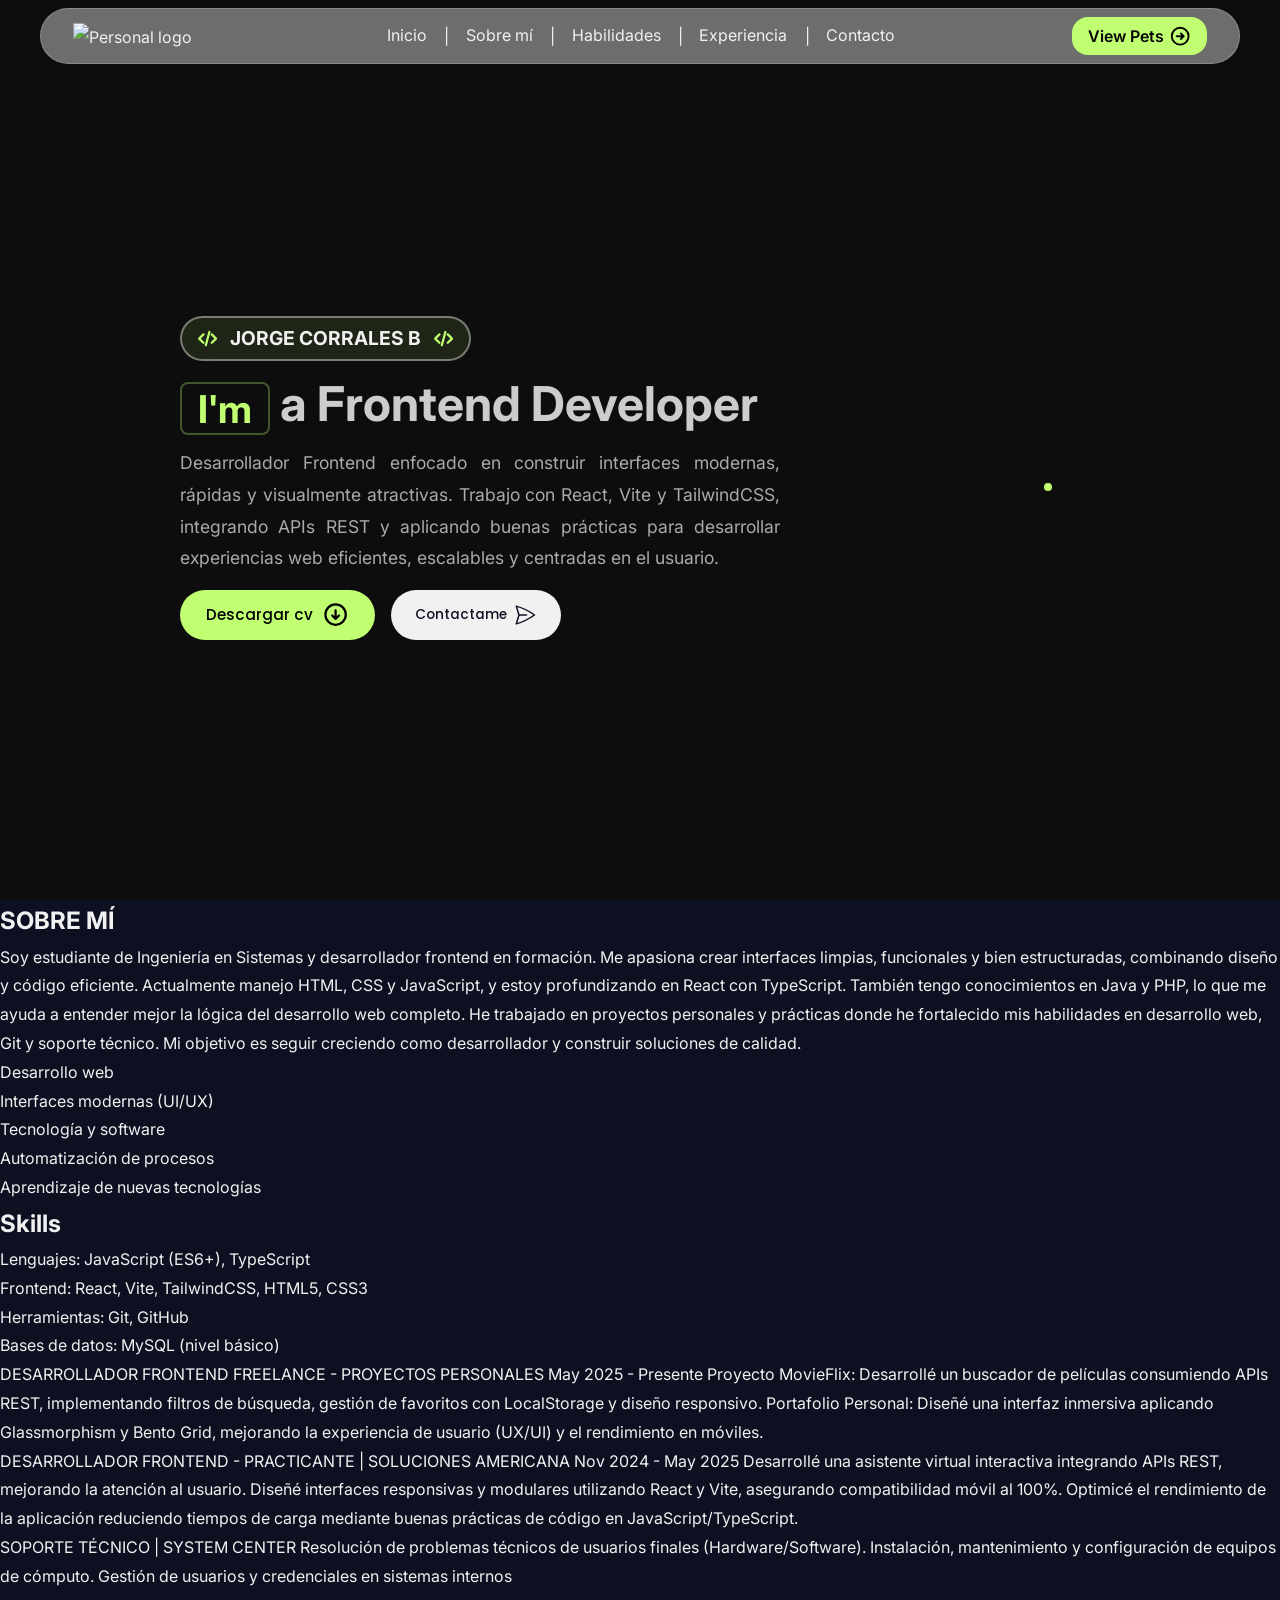
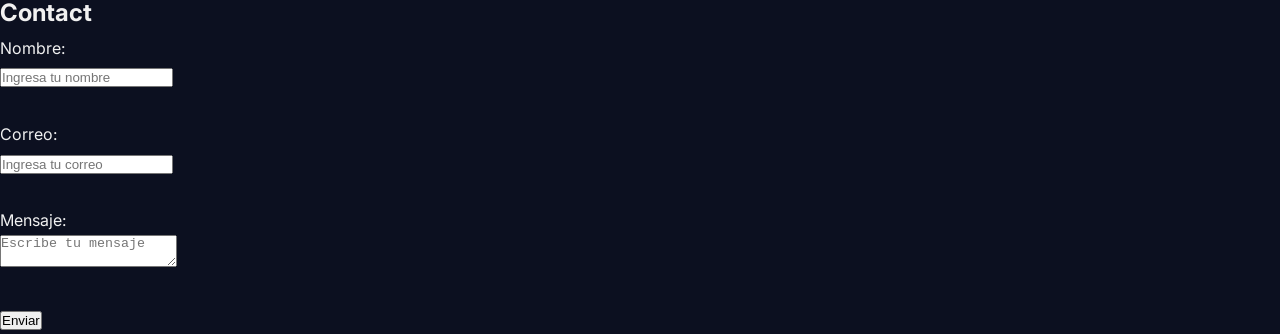
==== index.html @ ec53b489 "background of the tsparticles library and change of color palette with glassmorphism effect" ====
<!doctype html>
<html lang="en">
  <head>
    <meta charset="UTF-8" />
    <meta name="viewport" content="width=device-width, initial-scale=1.0" />
    <link rel="preconnect" href="https://fonts.googleapis.com" />
    <link rel="preconnect" href="https://fonts.gstatic.com" crossorigin />

    <link
      href="https://fonts.googleapis.com/css2?family=Inter:wght@400;500&family=Poppins:wght@600;700&display=swap"
      rel="stylesheet"
    />
    <link rel="stylesheet" href="/src/css/index.css" />
    <link rel="stylesheet" href="/src/css/header.css" />
    <link rel="stylesheet" href="/src/css/hero.css" />
    <link rel="stylesheet" href="/src/css/about.css" />
    <link rel="stylesheet" href="/src/css/skills.css" />
    <link rel="stylesheet" href="src/css/experience.css" />
    <link rel="stylesheet" href="src/css/contact.css" />
    <link
      rel="shortcut icon"
      href="/assets/img/favicon.svg"
      type="image/x-icon"
    />
    <title>Portafolio | Jorgecb</title>
  </head>
  <body>
    <header class="header">
      <div class="header__container">
        <div class="logo">
          <img src="/assets/img/logoJorge.png" alt="Personal logo" />
        </div>
        <nav class="navbar" aria-label="Menú principal">
          <ul class="navbar__list">
            <li class="navbar__item">
              <a class="navbar__link" href="#">Inicio</a>
            </li>
            <li class="navbar__item">
              <a class="navbar__link" href="#">Sobre mí</a>
            </li>
            <li class="navbar__item">
              <a class="navbar__link" href="#">Habilidades </a>
            </li>
            <li class="navbar__item">
              <a class="navbar__link" href="#">Experiencia</a>
            </li>
            <li class="navbar__item">
              <a class="navbar__link" href="#">Contacto</a>
            </li>
          </ul>
        </nav>
        <div class="cta__button">
          <a href="/src/views/mascotas.html"
            >View Pets
            <svg
              xmlns="http://www.w3.org/2000/svg"
              fill="none"
              viewBox="0 0 24 24"
              stroke-width="2"
              stroke="currentColor"
              class="size-6"
            >
              <path
                stroke-linecap="round"
                stroke-linejoin="round"
                d="m12.75 15 3-3m0 0-3-3m3 3h-7.5M21 12a9 9 0 1 1-18 0 9 9 0 0 1 18 0Z"
              />
            </svg>
          </a>
        </div>
      </div>
    </header>
    <main>
      <div class="bg-glows" aria-hidden="true">
        <div id="tsparticles"></div>
      </div>
      <section class="hero__container">
        <article class="hero__info">
          <p class="hero__info__name">
            <svg
              xmlns="http://www.w3.org/2000/svg"
              fill="none"
              viewBox="0 0 24 24"
              stroke-width="2.8"
              stroke="currentColor"
              class="size-6"
            >
              <path
                stroke-linecap="round"
                stroke-linejoin="round"
                d="M17.25 6.75 22.5 12l-5.25 5.25m-10.5 0L1.5 12l5.25-5.25m7.5-3-4.5 16.5"
              />
            </svg>
            JORGE CORRALES B
            <svg
              xmlns="http://www.w3.org/2000/svg"
              fill="none"
              viewBox="0 0 24 24"
              stroke-width="2.8"
              stroke="currentColor"
              class="size-6"
            >
              <path
                stroke-linecap="round"
                stroke-linejoin="round"
                d="M17.25 6.75 22.5 12l-5.25 5.25m-10.5 0L1.5 12l5.25-5.25m7.5-3-4.5 16.5"
              />
            </svg>
          </p>
          <h2><span class="badge-tech">I'm</span> a Frontend Developer</h2>
          <p class="hero__info__description">
            Desarrollador Frontend enfocado en construir interfaces modernas,
            rápidas y visualmente atractivas. Trabajo con React, Vite y
            TailwindCSS, integrando APIs REST y aplicando buenas prácticas para
            desarrollar experiencias web eficientes, escalables y centradas en
            el usuario.
          </p>
          <div class="btn__cta">
            <button class="btn__cta__dowloand">
              Descargar cv
              <svg
                xmlns="http://www.w3.org/2000/svg"
                fill="none"
                viewBox="0 0 24 24"
                stroke-width="2"
                stroke="currentColor"
                class="size-6"
              >
                <path
                  stroke-linecap="round"
                  stroke-linejoin="round"
                  d="m9 12.75 3 3m0 0 3-3m-3 3v-7.5M21 12a9 9 0 1 1-18 0 9 9 0 0 1 18 0Z"
                />
              </svg>
            </button>
            <button class="btn__cta__contact">
              Contactame
              <svg
                xmlns="http://www.w3.org/2000/svg"
                fill="none"
                viewBox="0 0 24 24"
                stroke-width="1.5"
                stroke="currentColor"
                class="size-6"
              >
                <path
                  stroke-linecap="round"
                  stroke-linejoin="round"
                  d="M6 12 3.269 3.125A59.769 59.769 0 0 1 21.485 12 59.768 59.768 0 0 1 3.27 20.875L5.999 12Zm0 0h7.5"
                />
              </svg>
            </button>
          </div>
        </article>
        <article class="hero__img">
          <img src="/assets/img/FotoPerfil.webp" alt="" />
        </article>
      </section>
      <section class="about__container">
        <h2>SOBRE MÍ</h2>
        <article class="about__text">
          <p>
            Soy estudiante de Ingeniería en Sistemas y desarrollador frontend en
            formación. Me apasiona crear interfaces limpias, funcionales y bien
            estructuradas, combinando diseño y código eficiente. Actualmente
            manejo HTML, CSS y JavaScript, y estoy profundizando en React con
            TypeScript. También tengo conocimientos en Java y PHP, lo que me
            ayuda a entender mejor la lógica del desarrollo web completo. He
            trabajado en proyectos personales y prácticas donde he fortalecido
            mis habilidades en desarrollo web, Git y soporte técnico. Mi
            objetivo es seguir creciendo como desarrollador y construir
            soluciones de calidad.
          </p>
        </article>
        <article class="about__main__list">
          <ul class="about__list">
            <li class="about__list__item">Desarrollo web</li>
            <li class="about__list__item">Interfaces modernas (UI/UX)</li>
            <li class="about__list__item">Tecnología y software</li>
            <li class="about__list__item">Automatización de procesos</li>
            <li class="about__list__item">Aprendizaje de nuevas tecnologías</li>
          </ul>
        </article>
      </section>
      <section class="skills__container">
        <article class="skills">
          <h2>Skills</h2>
          <ul>
            <li>Lenguajes: JavaScript (ES6+), TypeScript</li>
            <li>Frontend: React, Vite, TailwindCSS, HTML5, CSS3</li>
            <li>Herramientas: Git, GitHub</li>
            <li>Bases de datos: MySQL (nivel básico)</li>
          </ul>
        </article>
      </section>
      <section class="experience__container">
        DESARROLLADOR FRONTEND FREELANCE - PROYECTOS PERSONALES May 2025 -
        Presente Proyecto MovieFlix: Desarrollé un buscador de películas
        consumiendo APIs REST, implementando filtros de búsqueda, gestión de
        favoritos con LocalStorage y diseño responsivo. Portafolio Personal:
        Diseñé una interfaz inmersiva aplicando Glassmorphism y Bento Grid,
        mejorando la experiencia de usuario (UX/UI) y el rendimiento en móviles.
        <br />
        DESARROLLADOR FRONTEND - PRACTICANTE | SOLUCIONES AMERICANA Nov 2024 -
        May 2025 Desarrollé una asistente virtual interactiva integrando APIs
        REST, mejorando la atención al usuario. Diseñé interfaces responsivas y
        modulares utilizando React y Vite, asegurando compatibilidad móvil al
        100%. Optimicé el rendimiento de la aplicación reduciendo tiempos de
        carga mediante buenas prácticas de código en JavaScript/TypeScript.
        <br />
        SOPORTE TÉCNICO | SYSTEM CENTER Resolución de problemas técnicos de
        usuarios finales (Hardware/Software). Instalación, mantenimiento y
        configuración de equipos de cómputo. Gestión de usuarios y credenciales
        en sistemas internos
      </section>
      <section class="contact__container">
        <h2>Contact</h2>
        <form action="#" method="post">
          <label for="nombre">Nombre:</label><br />
          <input
            type="text"
            id="nombre"
            name="nombre"
            placeholder="Ingresa tu nombre"
            required
          /><br /><br />

          <label for="correo">Correo:</label><br />
          <input
            type="email"
            id="correo"
            name="correo"
            placeholder="Ingresa tu correo"
            required
          /><br /><br />

          <label for="mensaje">Mensaje:</label><br />
          <textarea
            id="mensaje"
            name="mensaje"
            placeholder="Escribe tu mensaje"
            required
          ></textarea
          ><br /><br />
          <button type="submit">Enviar</button>
        </form>
      </section>
    </main>

    <script src="https://cdn.jsdelivr.net/npm/tsparticles@2/tsparticles.bundle.min.js"></script>
    <script>
      tsParticles.load("tsparticles", {
        background: {
          color: "#0d0d0d",
        },
        particles: {
          number: {
            value: 50,
          },
          color: {
            value: "#c1ff72",
          },
          links: {
            enable: true,
            color: "#c1ff72",
            distance: 250,
            opacity: 0.3,
          },
          move: {
            enable: true,
            speed: 1,
          },
          size: {
            value: 3,
          },
          opacity: {
            value: 0.4,
          },
        },
        interactivity: {
          events: {
            onHover: {
              enable: true,
              mode: "repulse",
            },
          },
        },
      });
    </script>
  </body>
</html>
---- src/css/index.css ----
:root {
  --color-primary: #f1f1f1;
  --color-secondary: #c1ff72;
  --color-terceary: #040404;
  --color-background: #0c1020;
  --color-glow-melocoton: #ffd8b1;
  --color-glow-morados: #e2cfff;

  --font-primary: "Inter", sans-serif;
  --font-heading: "Poppins", sans-serif;
}

* {
  margin: 0;
  padding: 0;
  box-sizing: border-box;
}
body {
  color: var(--color-primary);
  font-family: var(--font-primary);
  line-height: 1.8;
  background-color: var(--color-background);
  min-height: 100vh;
  overflow-x: hidden;
  position: relative;
}
#tsparticles {
  position: fixed;
  top: 0;
  left: 0;
  width: 100%;
  height: 100%;
  z-index: -1;
  background: #0d0d0d; /* tu fondo oscuro */
}
---- src/css/header.css ----
.header {
  padding: 0.5rem 0;
  position: sticky;
  z-index: 100;
  top: 0;
  left: 0;
}
.header__container {
  display: flex;
  justify-content: space-between;
  align-items: center;
  max-width: 1200px;
  margin: 0 auto;
  padding: 0.5rem 1rem;
  background: rgba(255, 255, 255, 0.4);
  backdrop-filter: blur(20px);
  -webkit-backdrop-filter: blur(20px);
  border: 1px solid rgba(255, 255, 255, 0.2);
  border-radius: 50px;
  padding: 0.5rem 2rem;
}

.logo img {
  width: 9rem;
  height: 1.6rem;
  display: flex;
  align-items: center;
}
.navbar__list {
  display: flex;
  list-style: none;
  gap: 0.8rem;
  padding: 0 0.5rem;
}

.navbar__list li {
  position: relative;
  padding-right: 10px;
}

.navbar__list li:not(:last-child)::before {
  content: "|";
  position: absolute;
  right: -6px;
  color: var(--color-primary);
}

.navbar__item {
  padding: 0.2rem;
}

.navbar__link {
  padding: 0.4rem;
  text-decoration: none;
  color: var(--color-primary);
  transition: 0.4s;
}
.navbar__link:hover {
  background: var(--color-primary);
  color: var(--color-secondary);
  border-radius: 0.5rem;
}
.cta__button a {
  display: inline-flex;
  align-items: center;
  gap: 0.3rem;
  background: var(--color-secondary);
  color: var(--color-terceary);
  text-decoration: none;
  padding: 0.3rem 1rem;
  border-radius: 1rem;
  font-size: 1rem;
  font-weight: 600;
  transition: 0.3s;
}

.cta__button svg {
  width: 1.4rem;
  height: 1.4rem;
  transition: 0.3s;
}

.cta__button:hover svg {
  transform: translateX(4px);
}
---- src/css/hero.css ----
.hero__container {
  display: flex;
  justify-content: space-around;
  align-items: center;
  max-width: 1200px;
  margin: 0 auto;
  padding: 0 4rem 0 0;
  min-height: calc(100vh - 73px);
}
.bg-glows {
  position: absolute;
  top: 0;
  left: 0;
  width: 100%;
  height: 100%;
  z-index: -1;
  pointer-events: none;
}

.glow {
  position: absolute;
  border-radius: 50%;
  filter: blur(100px);
  opacity: 0.9;
}

.hero__info {
  padding: 0.5rem 1rem;
}
.hero__info h2 {
  font-size: 3rem;
  color: #ccc;
}

.hero__info__name {
  display: inline-flex;
  align-items: center;
  gap: 0.8rem;
  font-size: 1.2rem;
  font-weight: bold;
  padding: 0.2rem 1rem;
  background: rgba(193, 255, 114, 0.1);
  backdrop-filter: blur(20px);
  -webkit-backdrop-filter: blur(20px);
  border: 2px solid rgba(255, 255, 255, 0.4);
  border-radius: 50px;
}
.hero__info__name svg {
  width: 1.2rem;
  height: 1.2rem;
  color: var(--color-secondary);
}
.title__green {
  color: var(--color-secondary);
  font-weight: bold;
}
.badge-tech {
  color: var(--color-secondary);
  padding: 0.1rem 1rem;
  border-radius: 0.5rem;
  display: inline-block;
  border: 2px solid rgba(193, 255, 114, 0.3);
  vertical-align: middle;
  line-height: 1.2;
  font-size: 2.4rem;
}
.hero__info__description {
  width: 600px;
  text-align: justify;
  font-size: 1.1rem;
  line-height: 1.8;
  color: #aaa;
}
.btn__cta {
  display: flex;
  padding: 1rem 0;
  gap: 1rem;
}
.btn__cta__dowloand {
  display: inline-flex;
  align-items: center;
  justify-content: center;
  gap: 0.6rem;
  padding: 0.7rem 1.6rem;
  background: var(--color-secondary);
  border: none;
  border-radius: 50px;
  font-size: 0.95rem;
  font-family: var(--font-heading);
  font-weight: 500;
  cursor: pointer;
}
.btn__cta__dowloand svg {
  width: 1.7rem;
  height: 1.7rem;
  transition: 0.3s;
  animation: mover 1s infinite alternate ease-in-out;
}
@keyframes mover {
  from {
    transform: translateY(0);
  }
  to {
    transform: translateY(4px);
  }
}

.elemento {
  animation: mover 1s infinite;
}

.btn__cta__contact {
  display: inline-flex;
  align-items: center;
  gap: 0.4rem;
  padding: 0.6rem 1.5rem;
  background: var(--color-primary);
  border: none;
  color: var(--color-background);
  border-radius: 50px;
  font-size: 0.85rem;
  font-weight: 500;
  font-family: var(--font-heading);
}

.btn__cta__contact svg {
  width: 1.5rem;
  height: 1.5rem;
  transition: transform 0.3s ease;
}
.btn__cta__contact:hover svg {
  transform: translateX(4px);
}

.btn__cta__contact .material-symbols-outlined {
  color: var(--color-secondary);
}

.hero__img img {
  width: 320px;
  border-radius: 50%;

  /* CAMBIO AQUÍ: Usamos color-mix para dar transparencia a la variable */
  border: 4px solid var(--color-secondary);
}
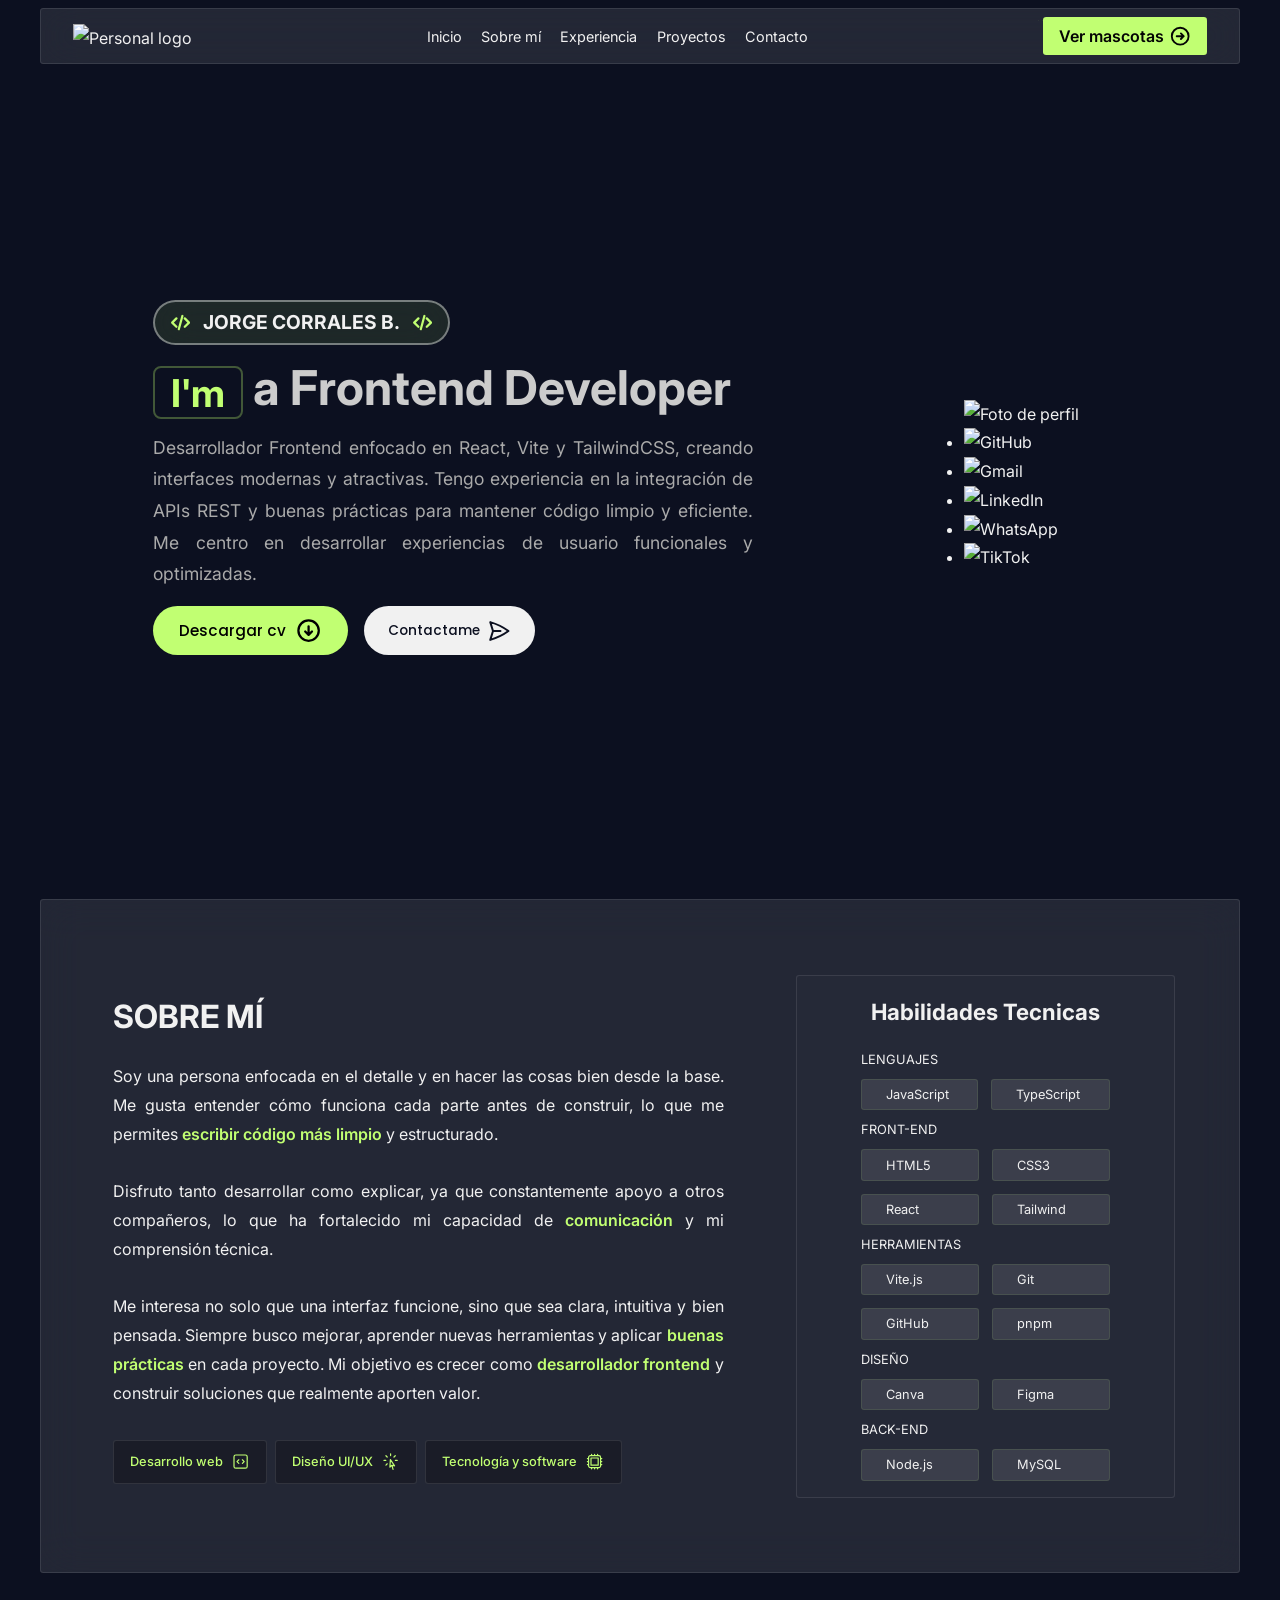
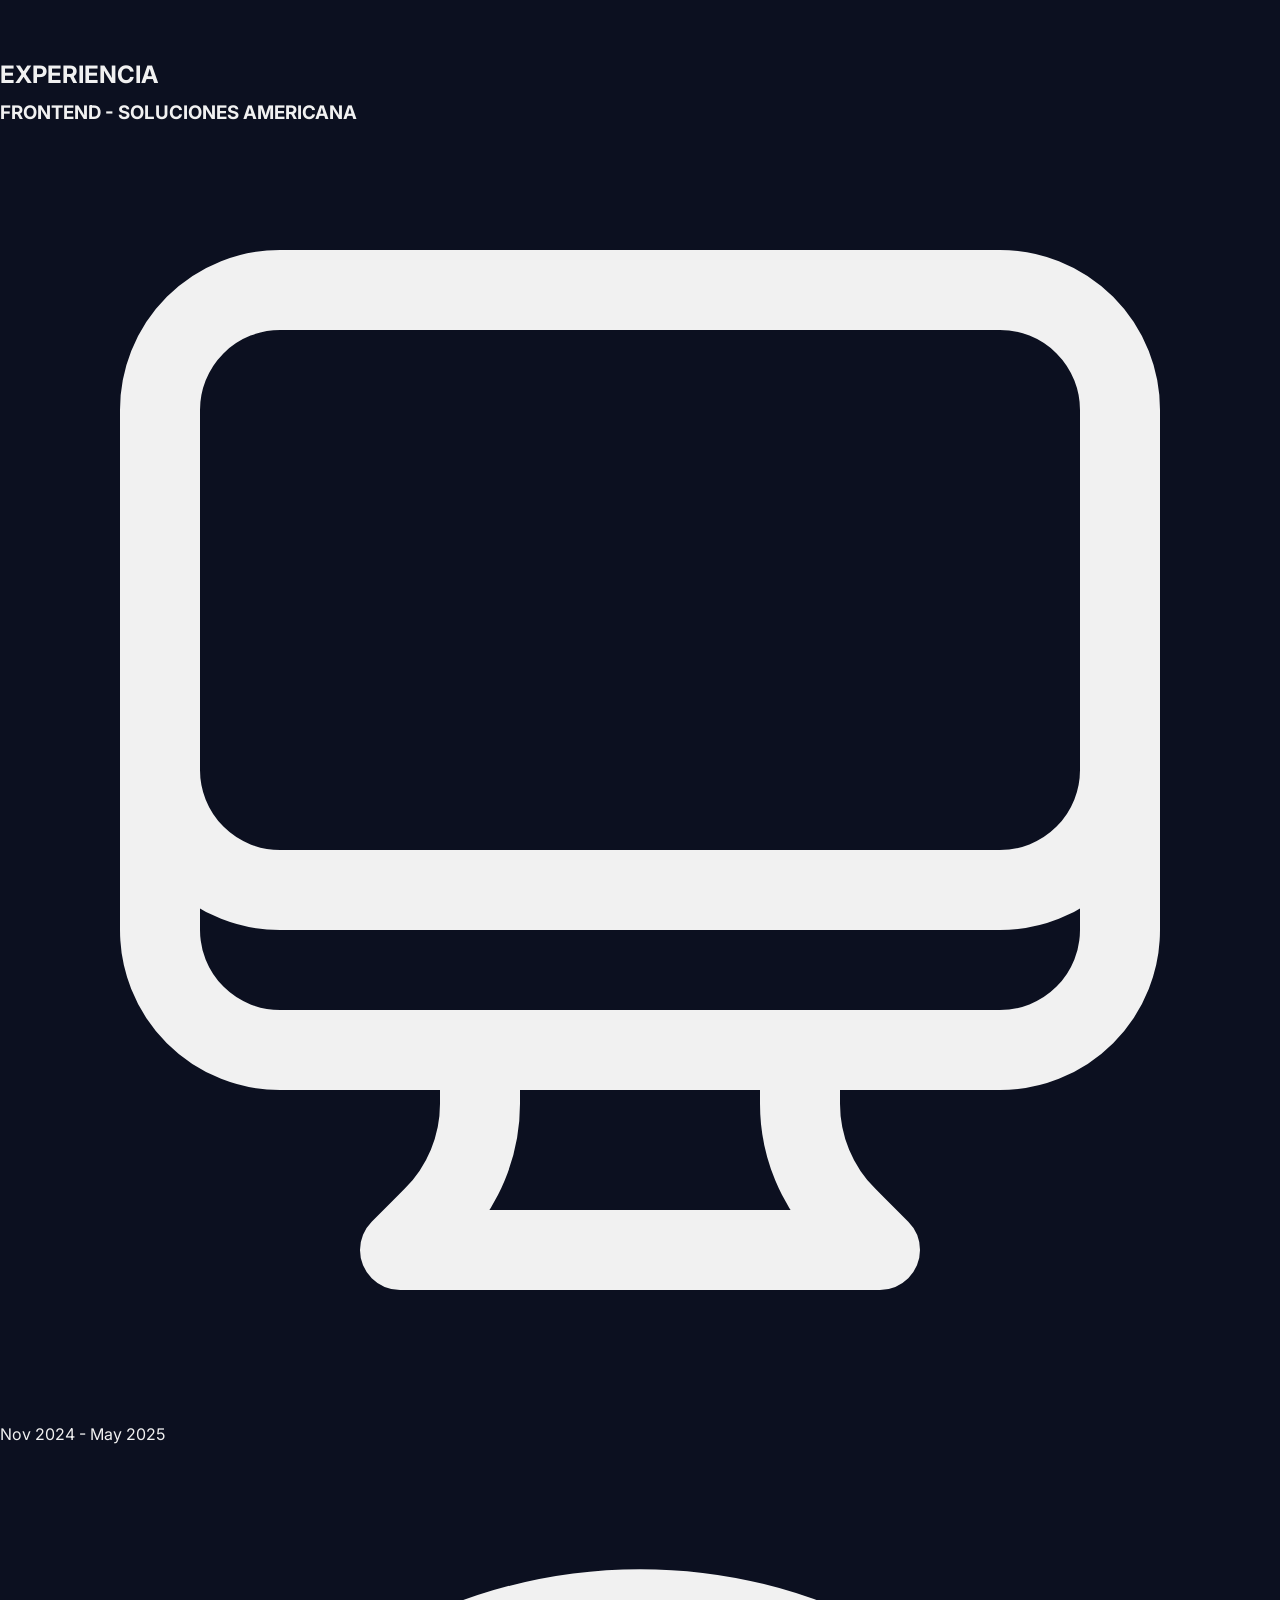
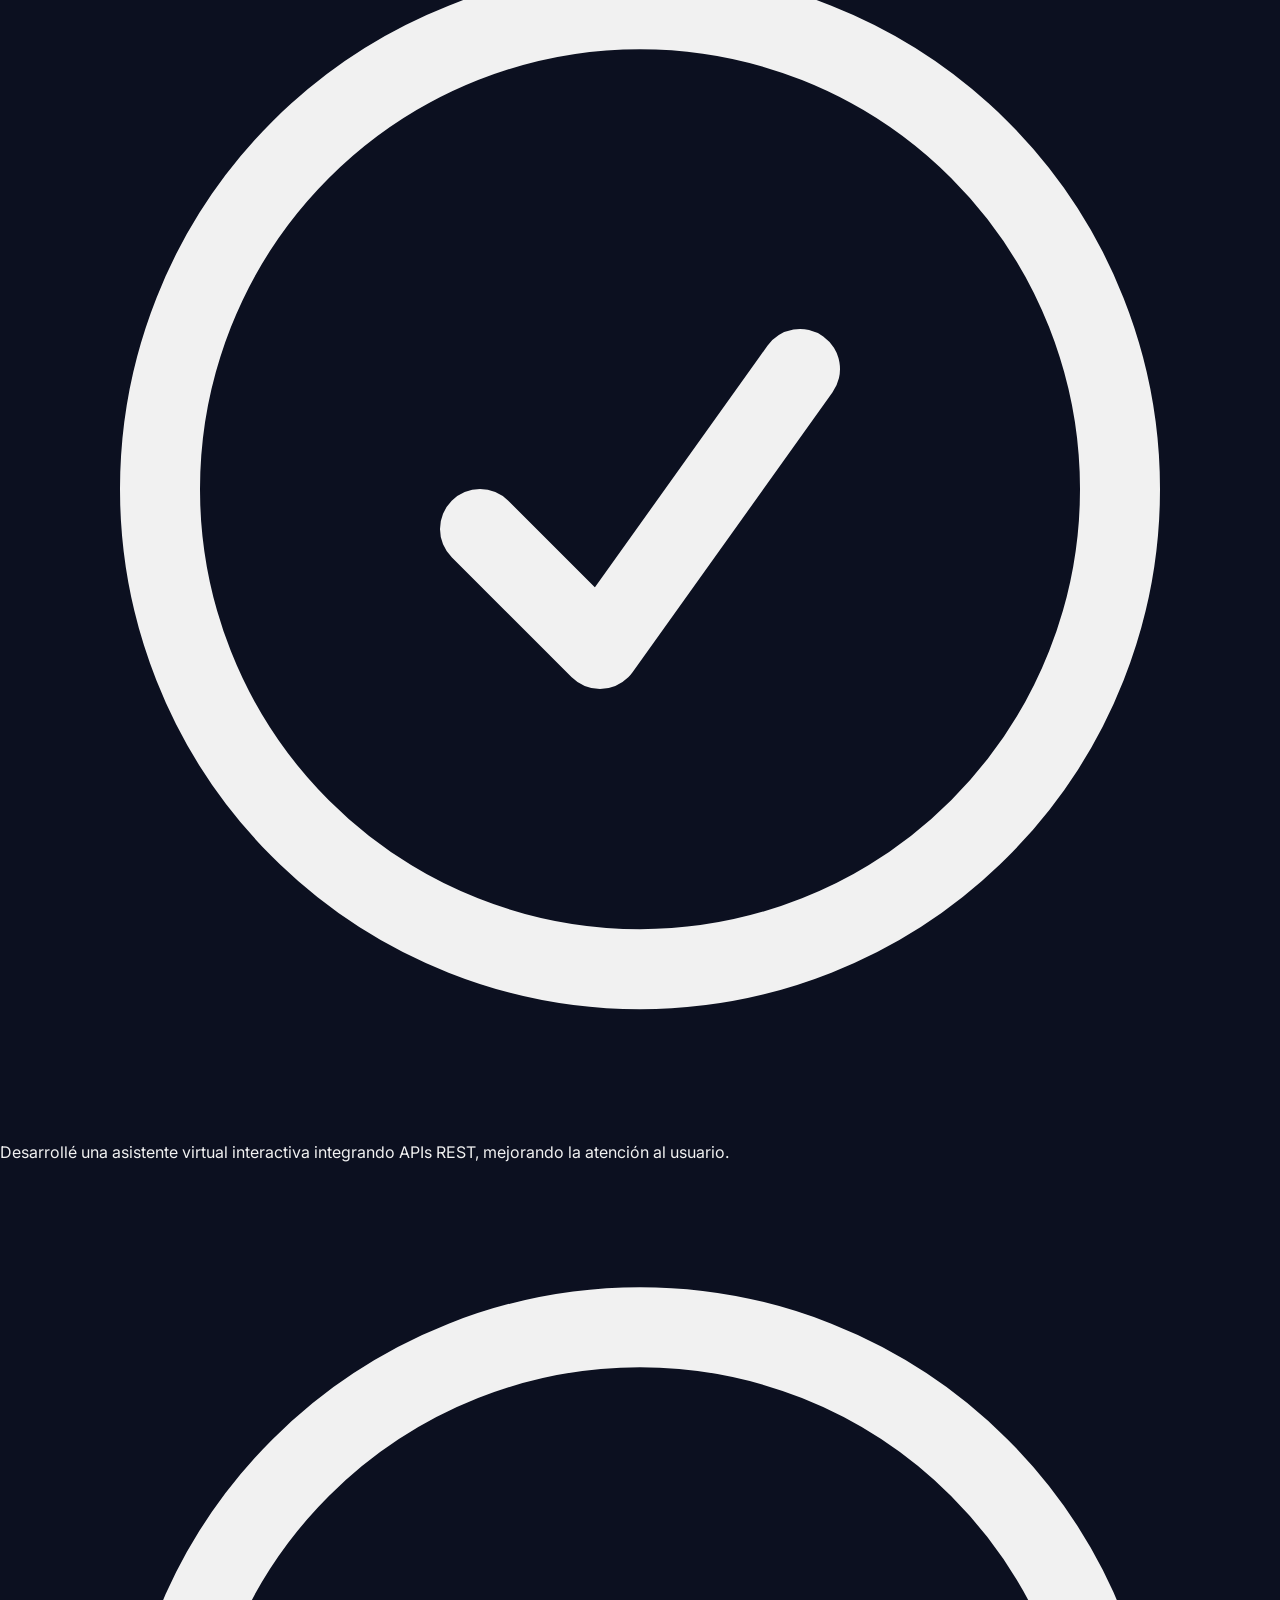
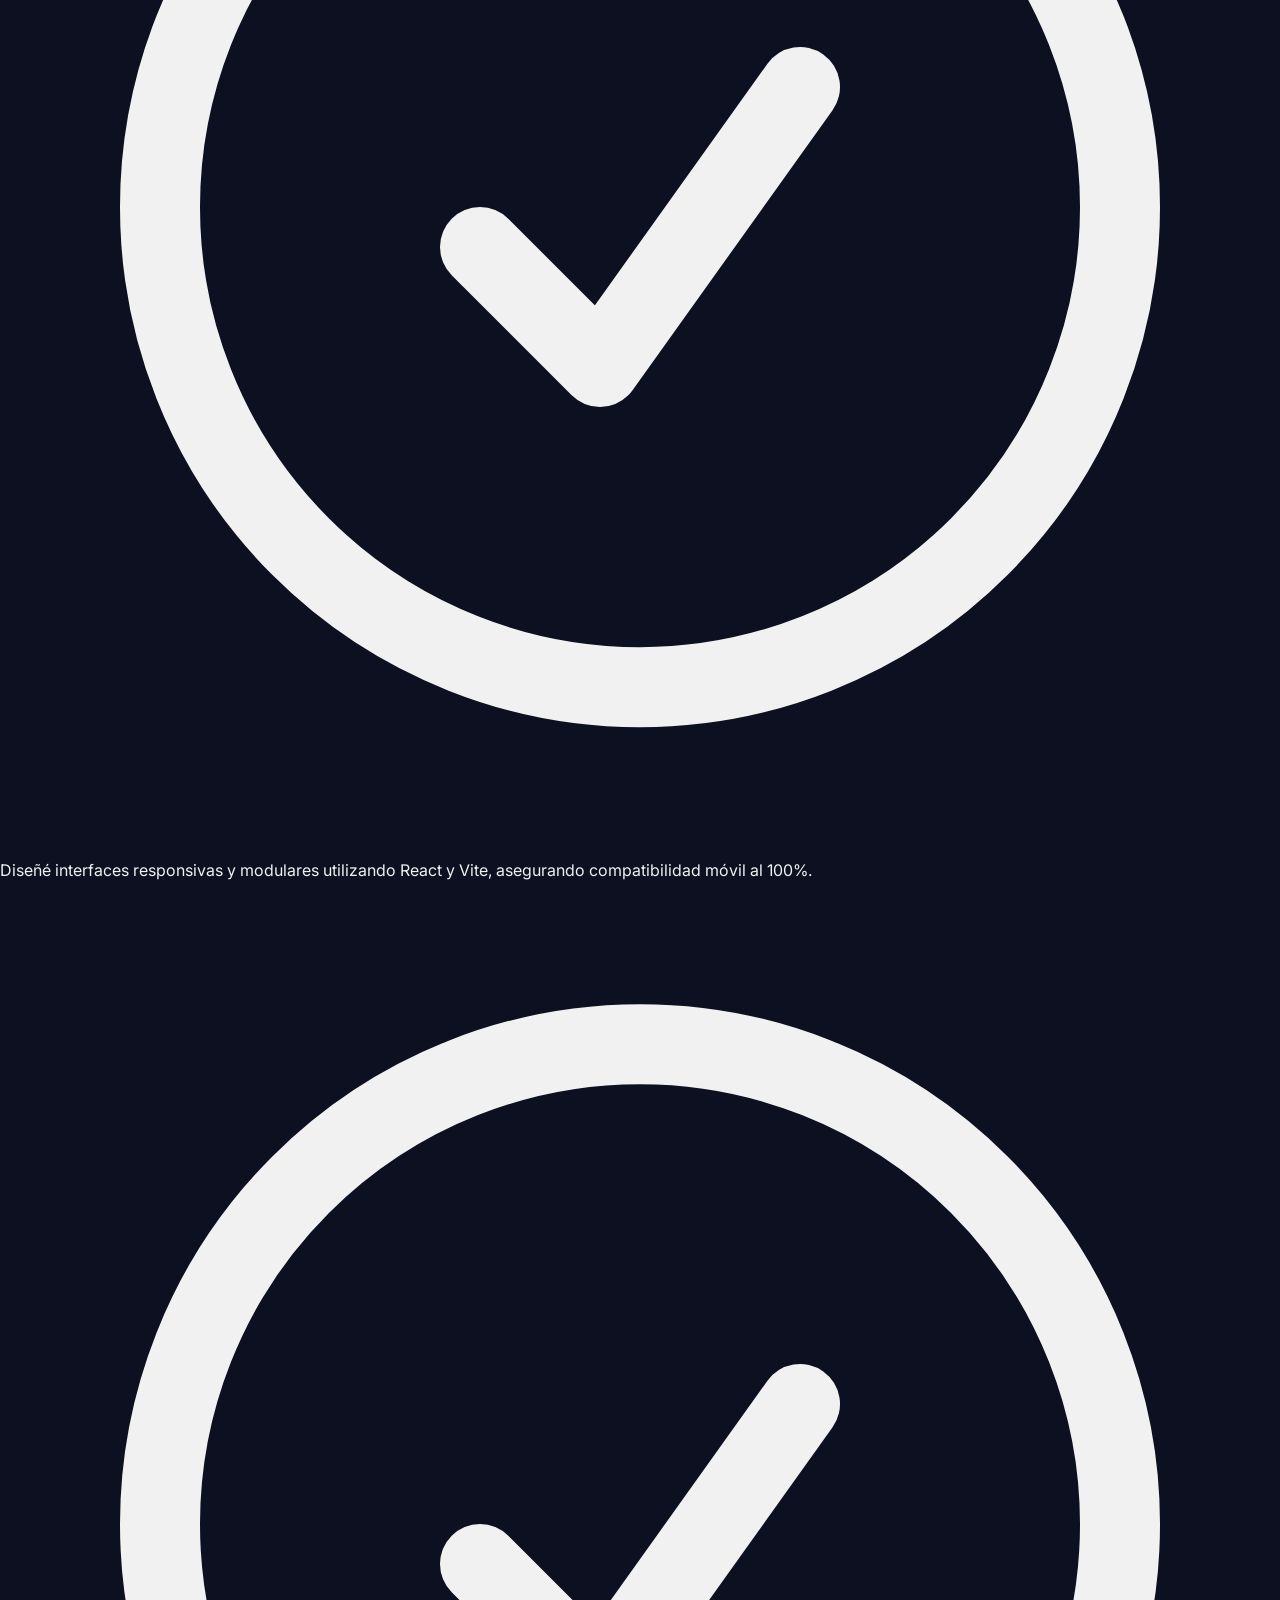
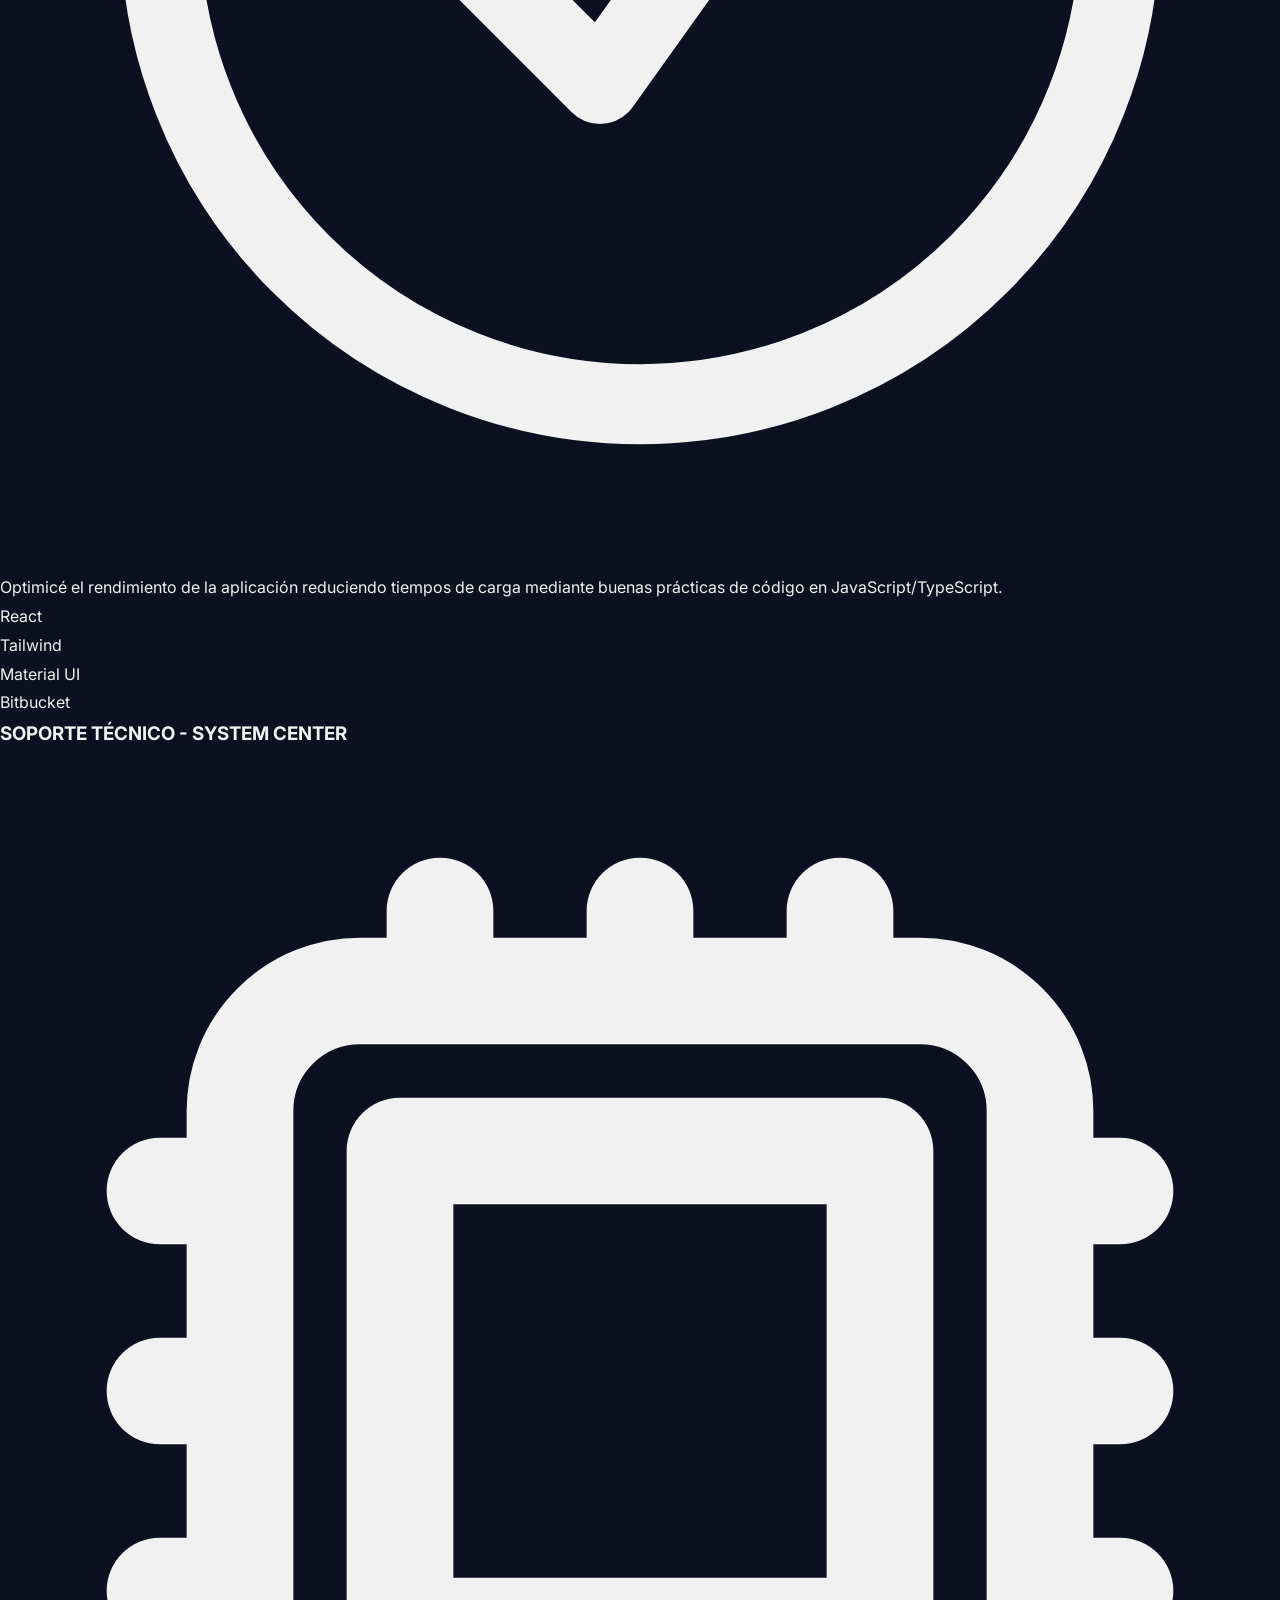
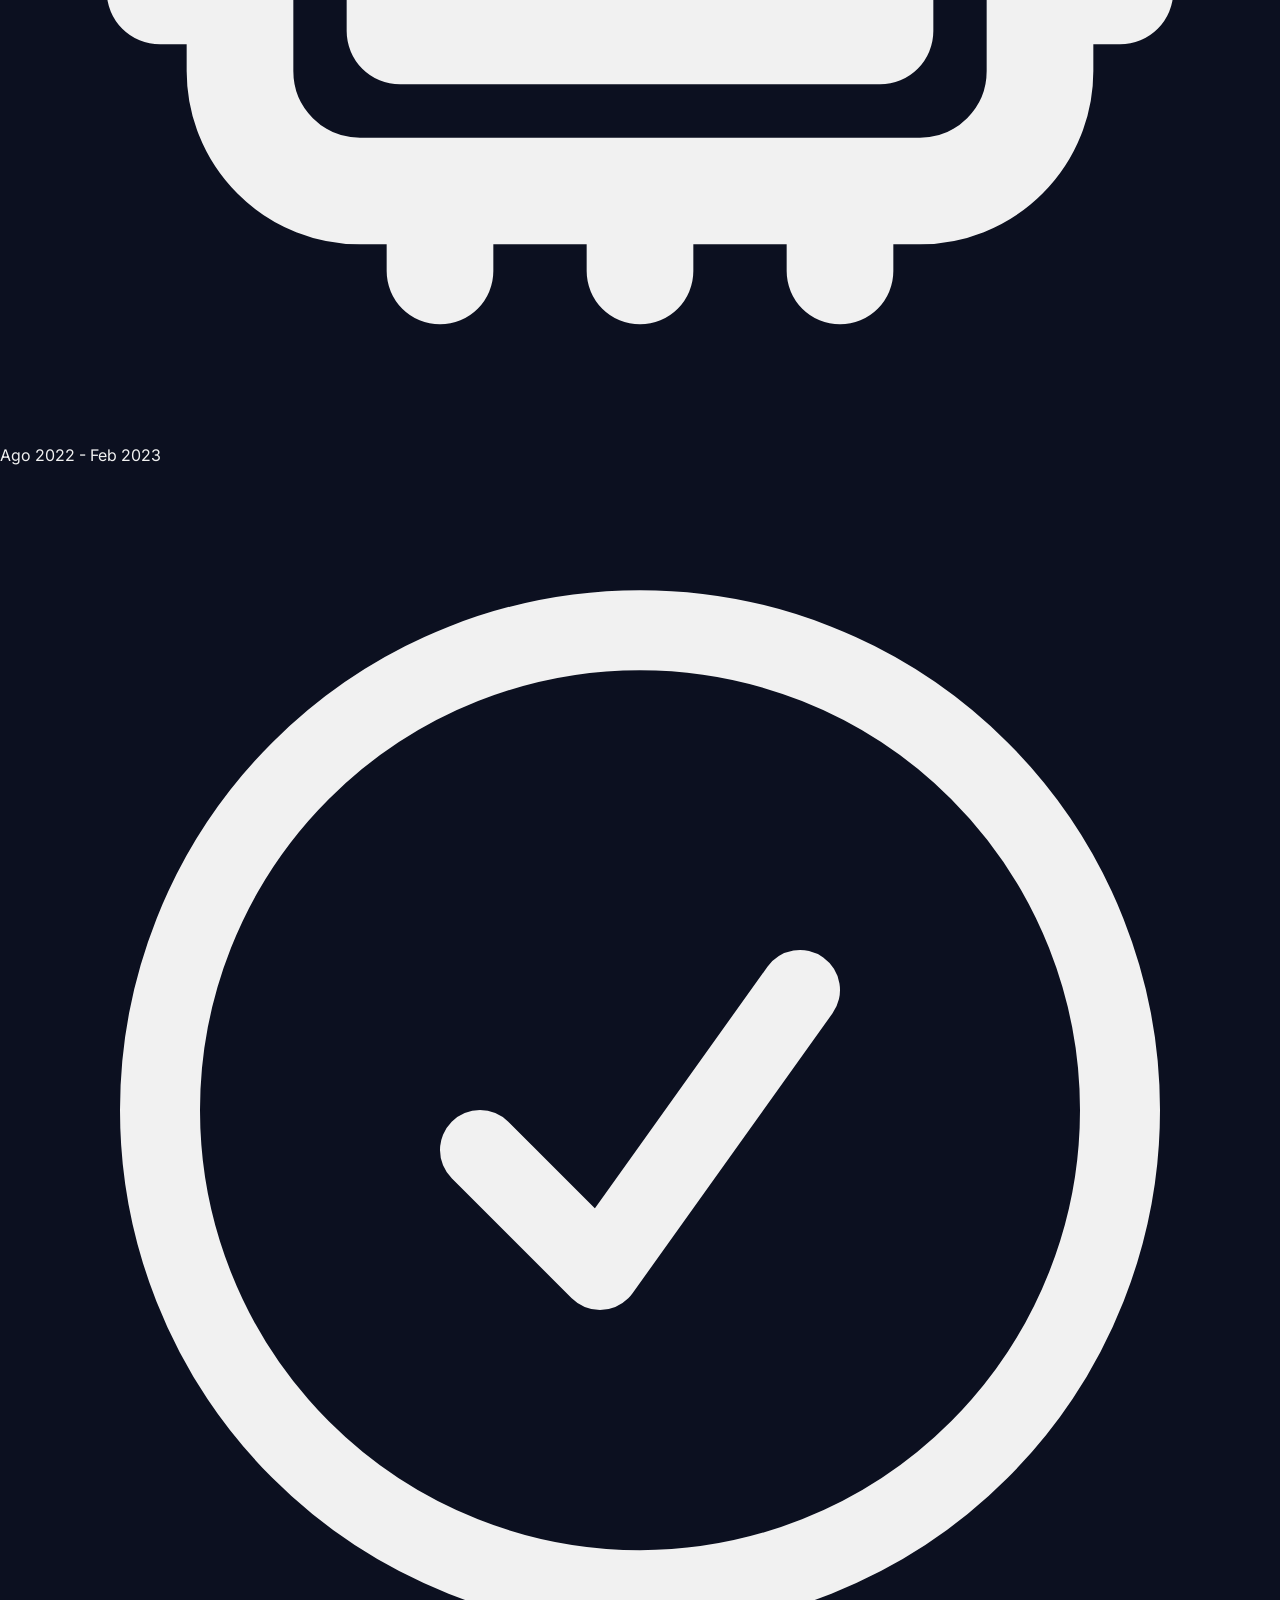
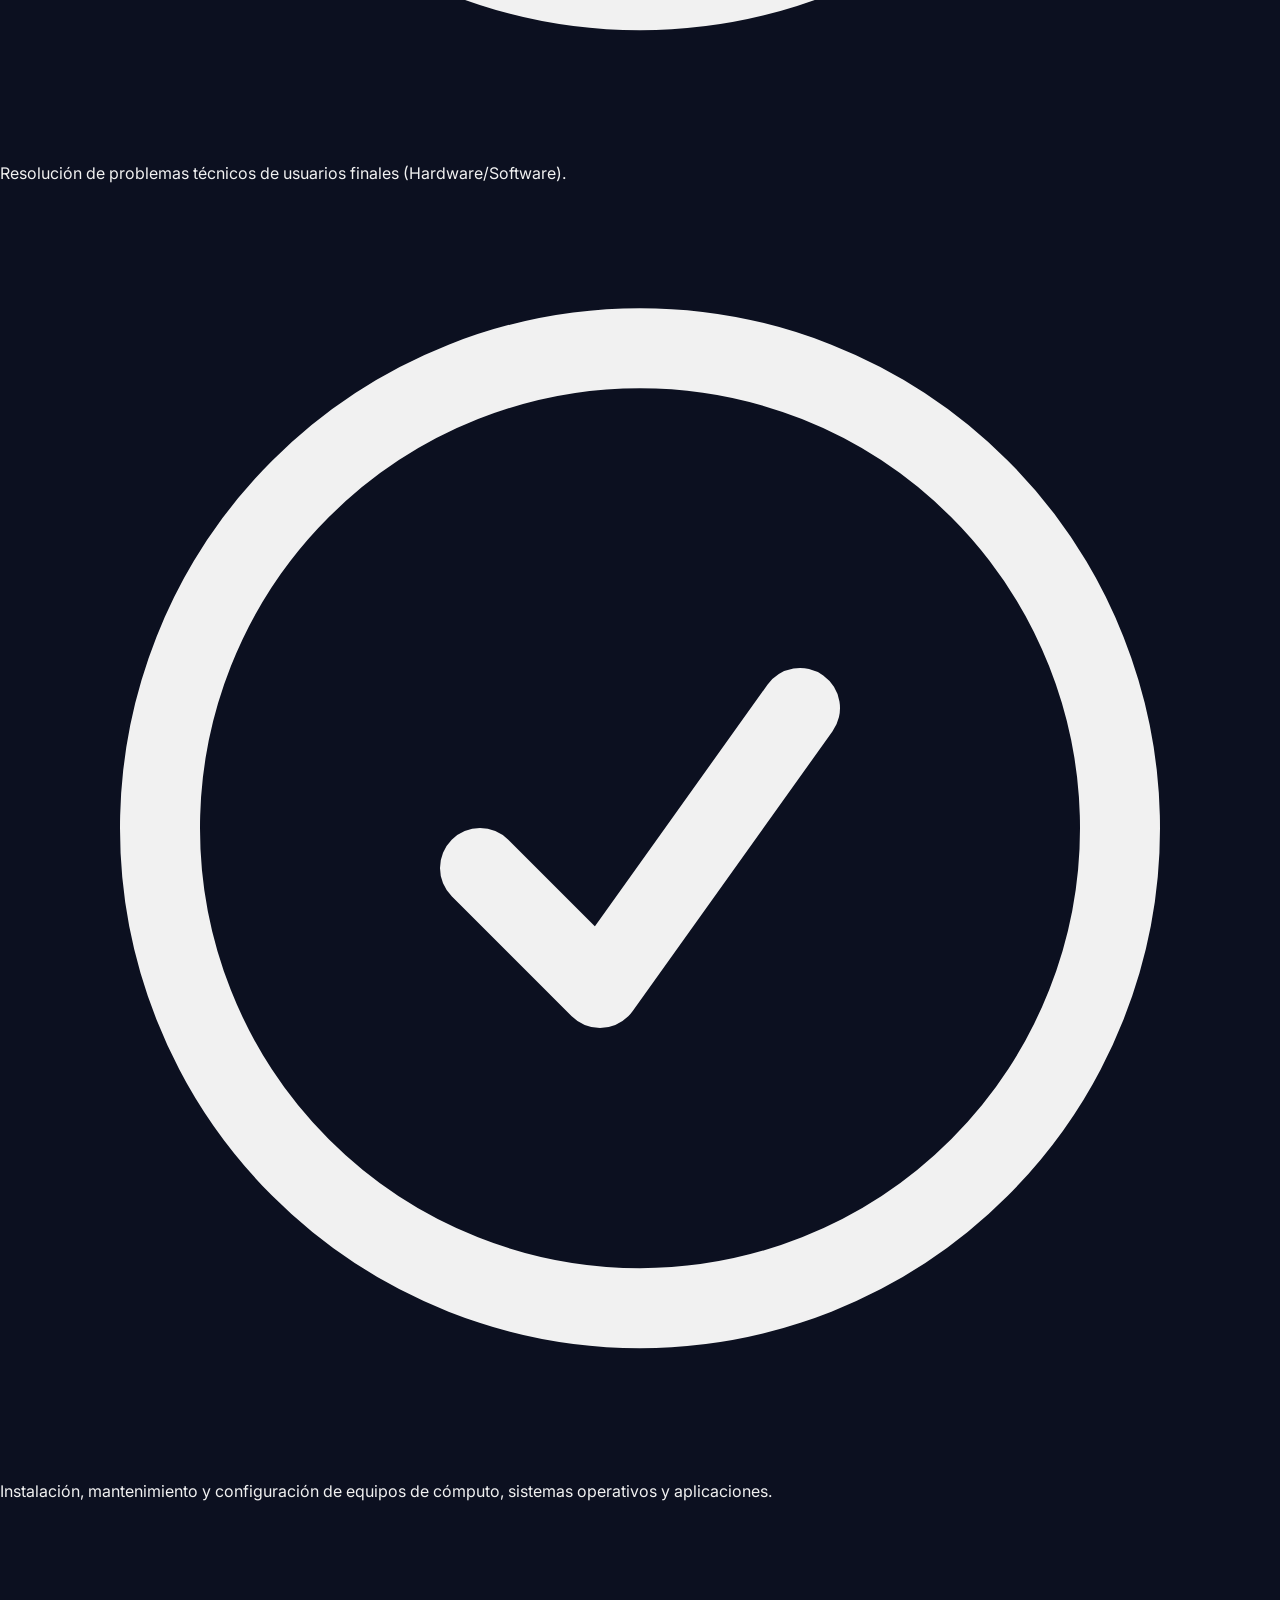
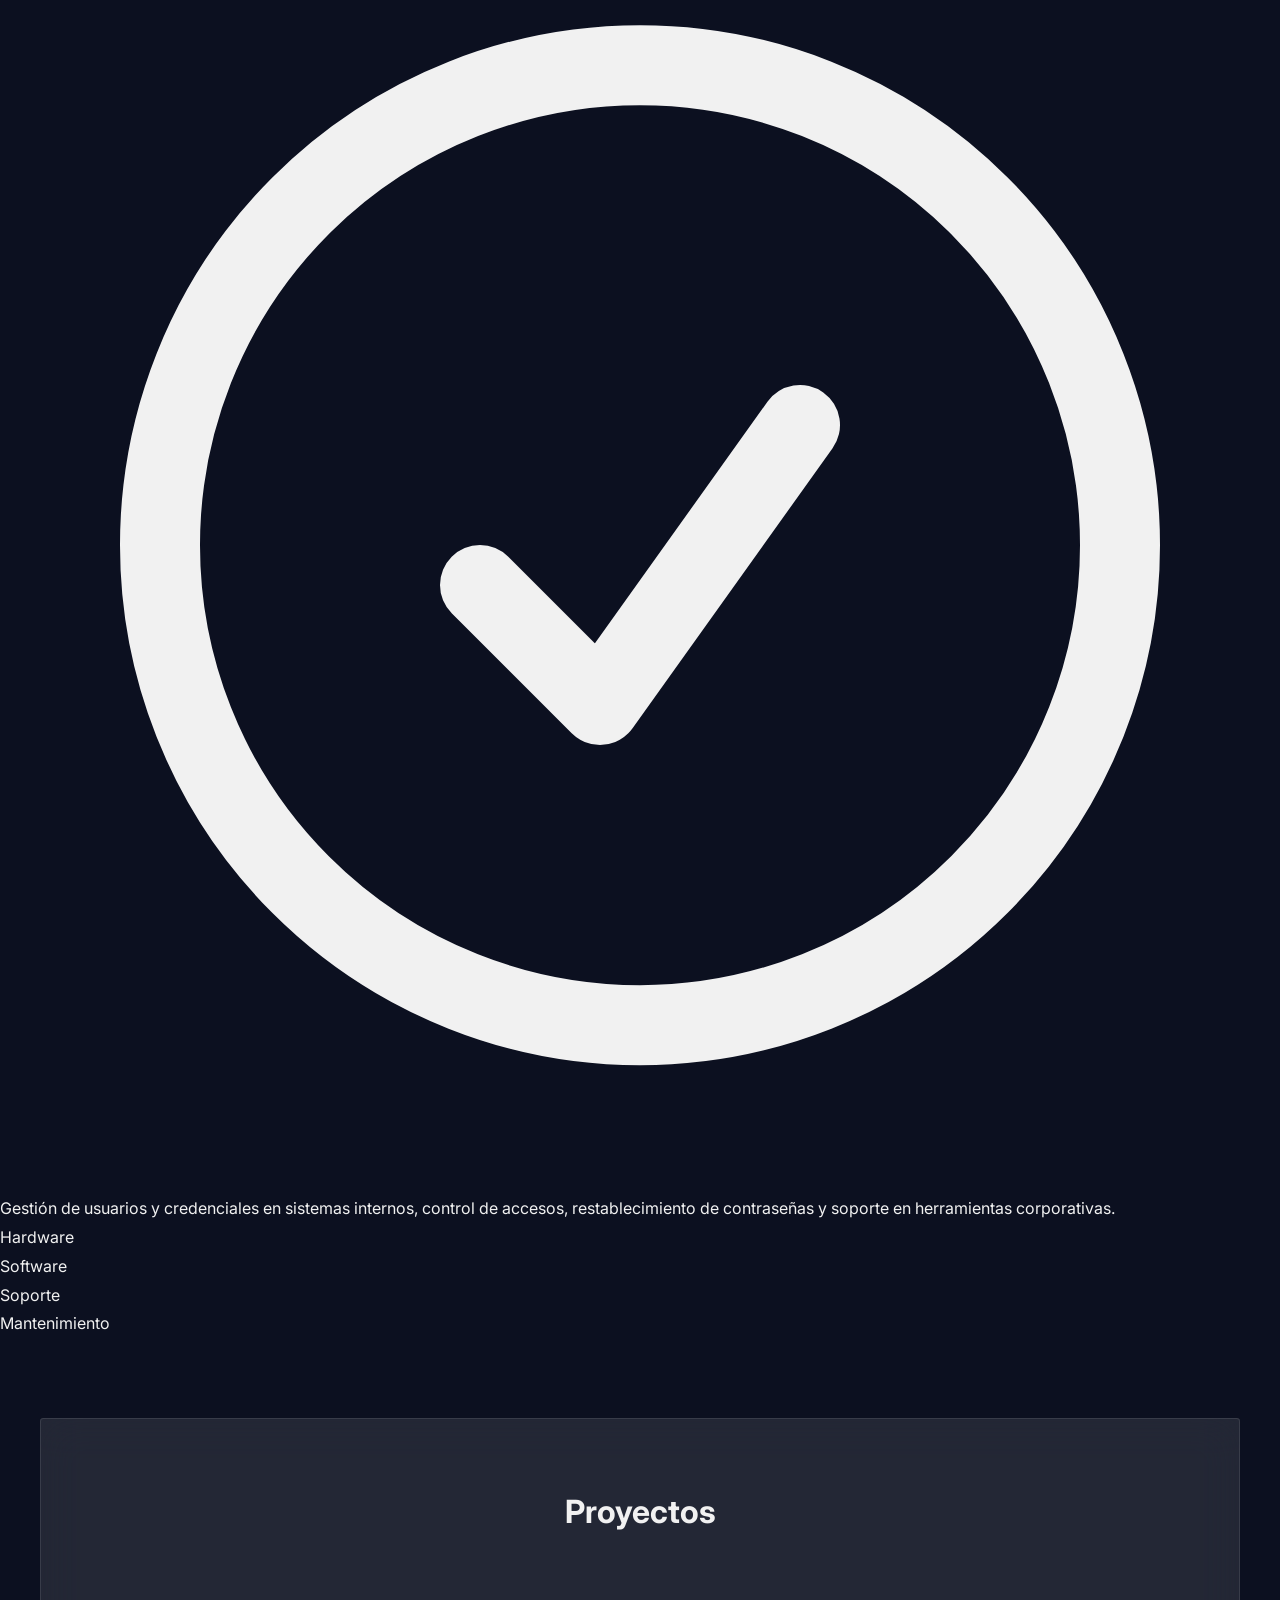
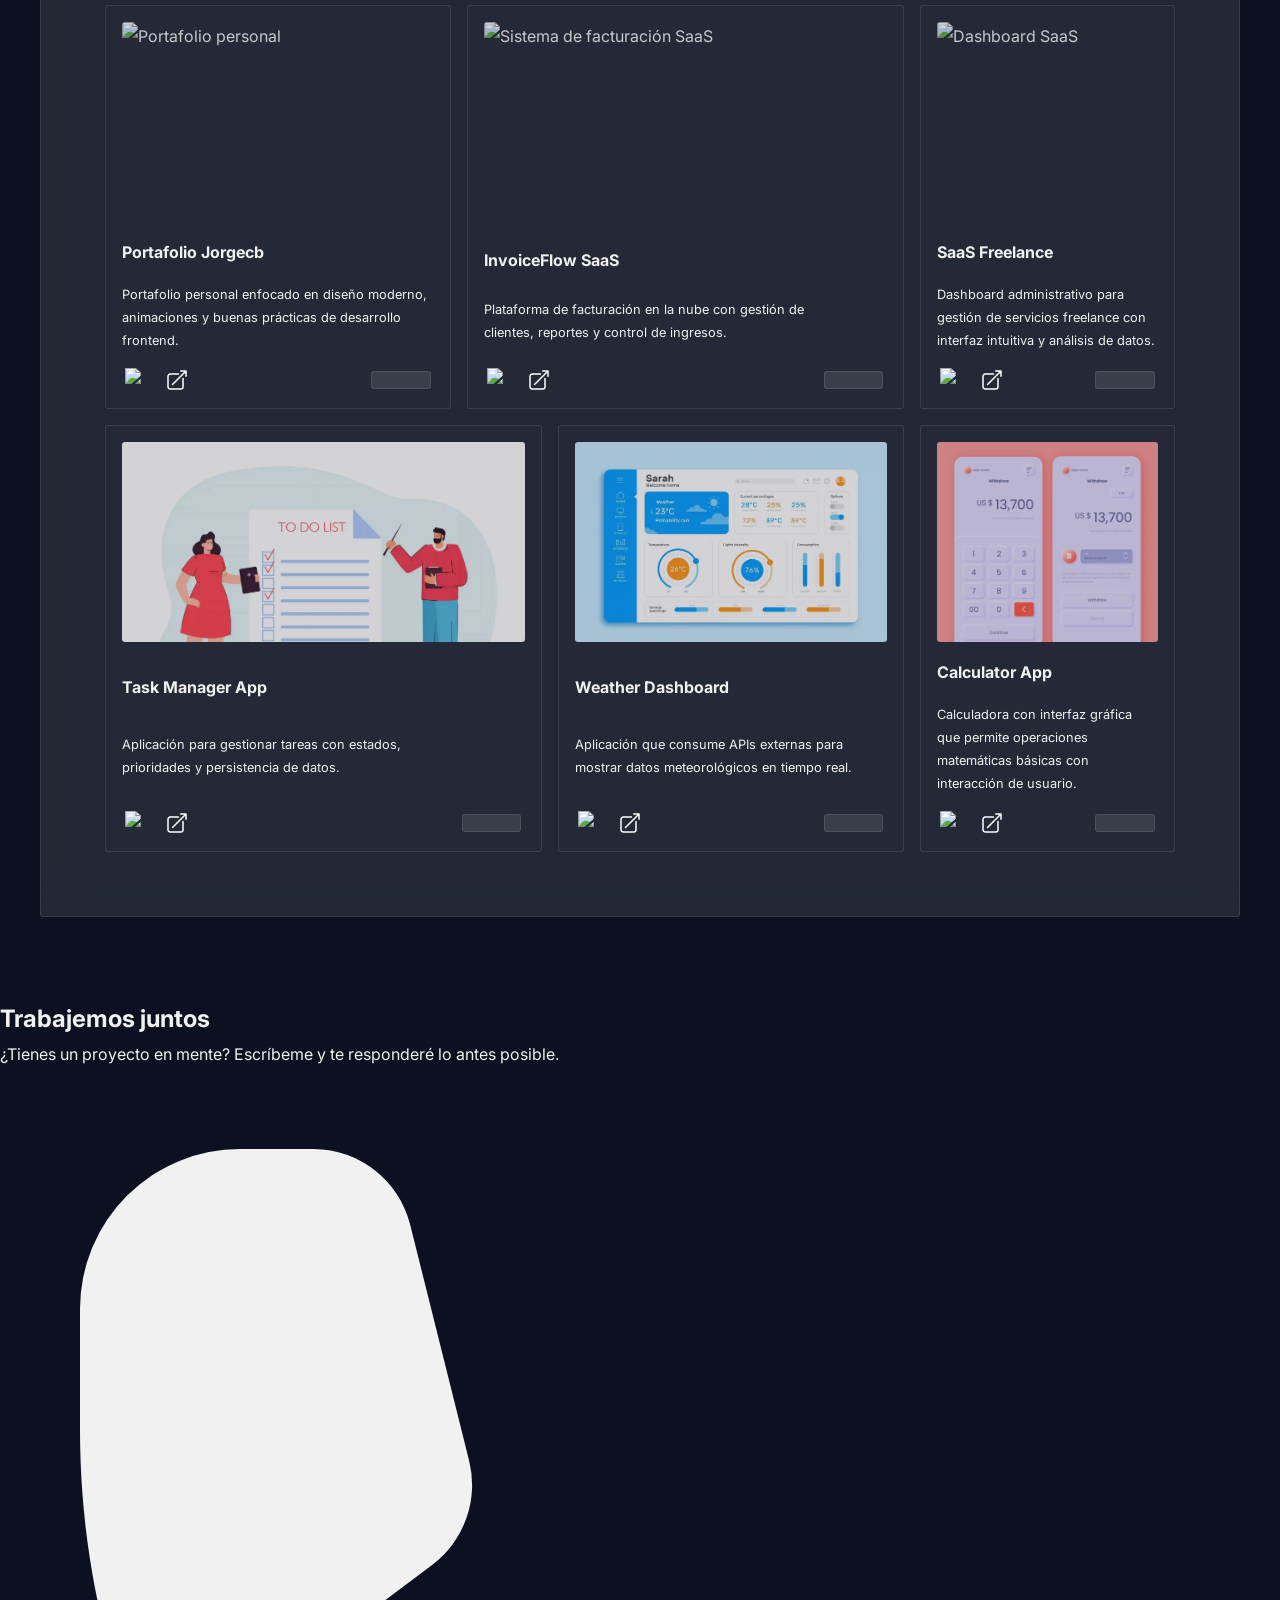
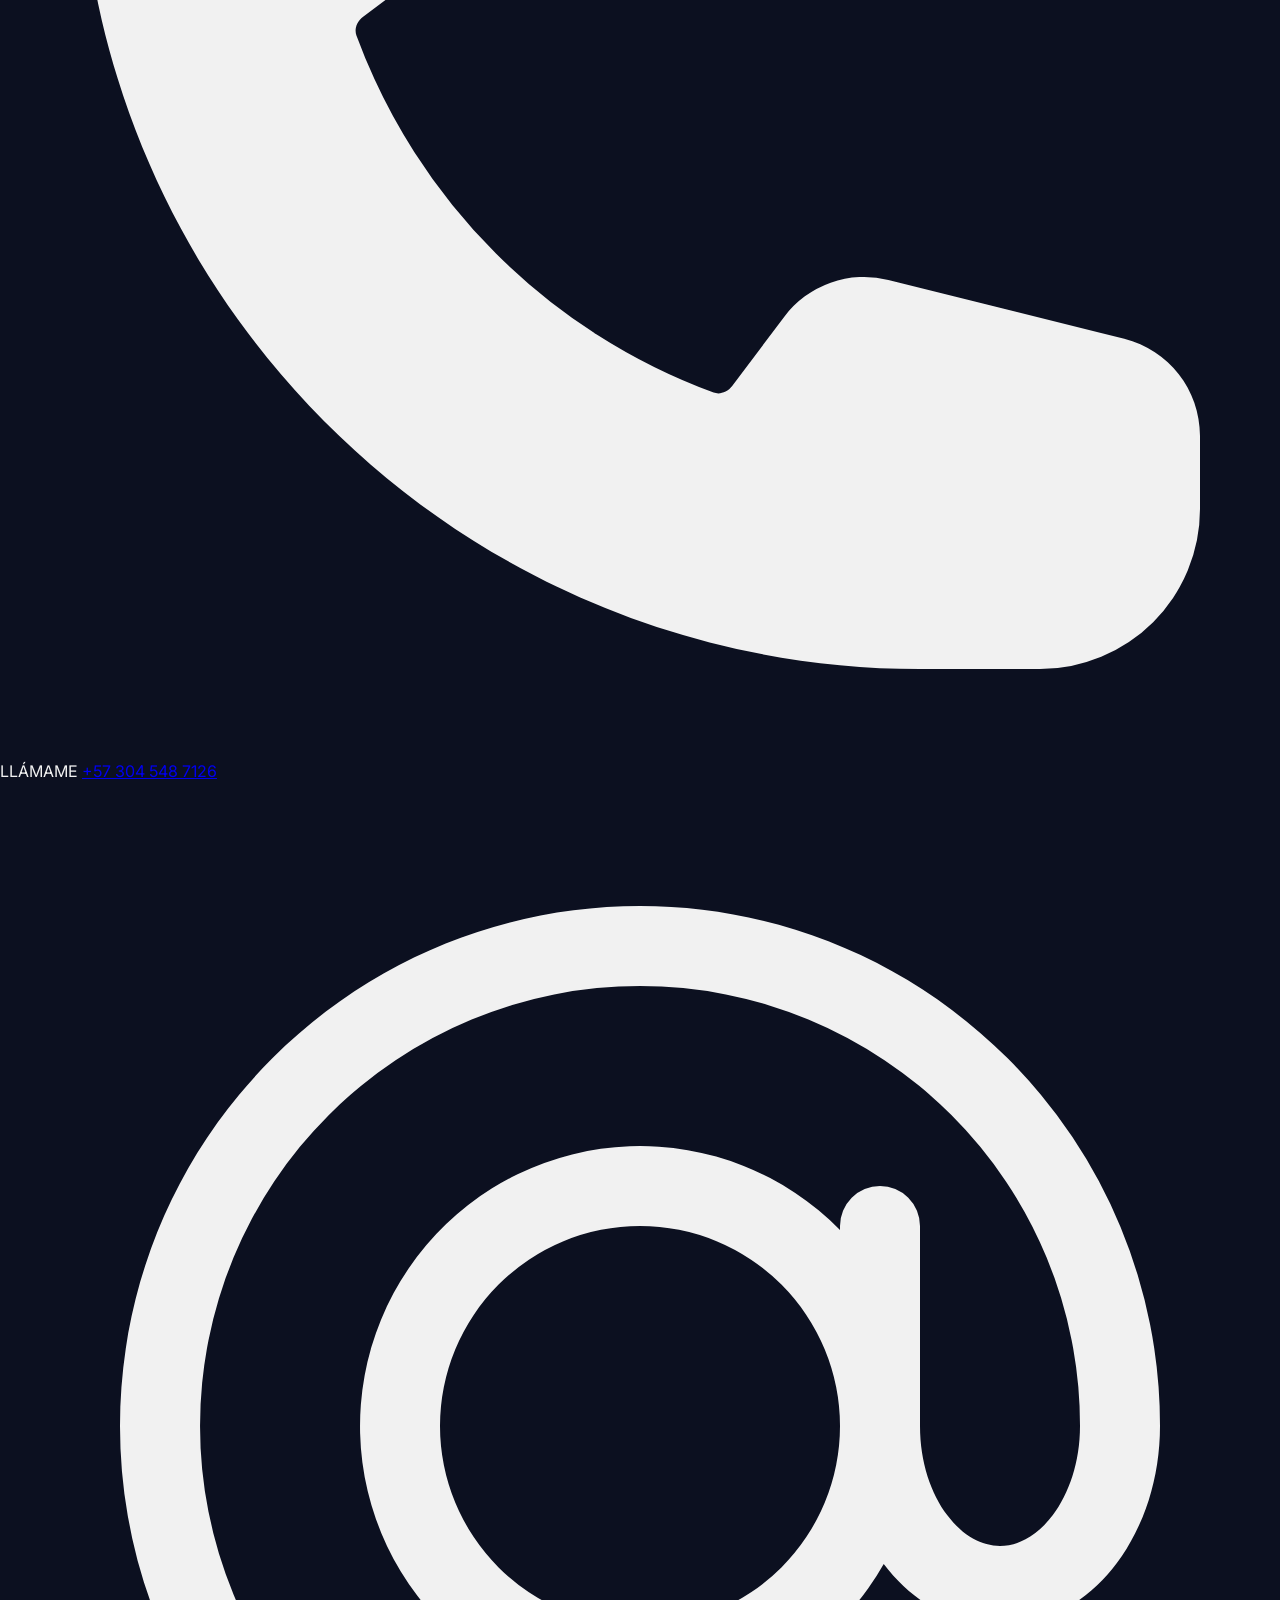
==== commit dac74b2f: "Create the pet section, applying grid and flex" ====
--- a/index.html
+++ b/index.html
@@ -3,32 +3,42 @@
   <head>
     <meta charset="UTF-8" />
     <meta name="viewport" content="width=device-width, initial-scale=1.0" />
+    <!-- FUENTES -->
     <link rel="preconnect" href="https://fonts.googleapis.com" />
     <link rel="preconnect" href="https://fonts.gstatic.com" crossorigin />
-
     <link
       href="https://fonts.googleapis.com/css2?family=Inter:wght@400;500&family=Poppins:wght@600;700&display=swap"
       rel="stylesheet"
     />
+    <link
+      rel="stylesheet"
+      type="text/css"
+      href="https://cdn.jsdelivr.net/gh/devicons/devicon@latest/devicon.min.css"
+    />
+    <!-- ARCHIVOS DE ESTILOS -->
     <link rel="stylesheet" href="/src/css/index.css" />
     <link rel="stylesheet" href="/src/css/header.css" />
     <link rel="stylesheet" href="/src/css/hero.css" />
     <link rel="stylesheet" href="/src/css/about.css" />
     <link rel="stylesheet" href="/src/css/skills.css" />
-    <link rel="stylesheet" href="src/css/experience.css" />
-    <link rel="stylesheet" href="src/css/contact.css" />
+    <link rel="stylesheet" href="/src/css/experience.css" />
+    <link rel="stylesheet" href="/src/css/contact.css" />
+    <link rel="stylesheet" href="/src/css/projects.css" />
+    <link rel="stylesheet" href="/src/css/footer.css" />
+    <!-- ICONOS -->
     <link
       rel="shortcut icon"
-      href="/assets/img/favicon.svg"
+      href="/public/icons/favicon.svg"
       type="image/x-icon"
     />
     <title>Portafolio | Jorgecb</title>
   </head>
   <body>
+    <!-- SECCION HEADER -->
     <header class="header">
       <div class="header__container">
         <div class="logo">
-          <img src="/assets/img/logoJorge.png" alt="Personal logo" />
+          <img src="/public/icons/logoJorge.png" alt="Personal logo" />
         </div>
         <nav class="navbar" aria-label="Menú principal">
           <ul class="navbar__list">
@@ -39,10 +49,10 @@
               <a class="navbar__link" href="#">Sobre mí</a>
             </li>
             <li class="navbar__item">
-              <a class="navbar__link" href="#">Habilidades </a>
+              <a class="navbar__link" href="#">Experiencia</a>
             </li>
             <li class="navbar__item">
-              <a class="navbar__link" href="#">Experiencia</a>
+              <a class="navbar__link" href="#">Proyectos</a>
             </li>
             <li class="navbar__item">
               <a class="navbar__link" href="#">Contacto</a>
@@ -51,7 +61,7 @@
         </nav>
         <div class="cta__button">
           <a href="/src/views/mascotas.html"
-            >View Pets
+            >Ver mascotas
             <svg
               xmlns="http://www.w3.org/2000/svg"
               fill="none"
@@ -70,10 +80,16 @@
         </div>
       </div>
     </header>
+
+    <!-- SECCION PRINCIPAL -->
     <main>
+      <!-- FONDO CON EFECTO DE PARTICULAS -->
       <div class="bg-glows" aria-hidden="true">
         <div id="tsparticles"></div>
       </div>
+      <!-- -------------- -->
+
+      <!-- SECCION HERO -->
       <section class="hero__container">
         <article class="hero__info">
           <p class="hero__info__name">
@@ -91,7 +107,7 @@
                 d="M17.25 6.75 22.5 12l-5.25 5.25m-10.5 0L1.5 12l5.25-5.25m7.5-3-4.5 16.5"
               />
             </svg>
-            JORGE CORRALES B
+            JORGE CORRALES B.
             <svg
               xmlns="http://www.w3.org/2000/svg"
               fill="none"
@@ -109,11 +125,11 @@
           </p>
           <h2><span class="badge-tech">I'm</span> a Frontend Developer</h2>
           <p class="hero__info__description">
-            Desarrollador Frontend enfocado en construir interfaces modernas,
-            rápidas y visualmente atractivas. Trabajo con React, Vite y
-            TailwindCSS, integrando APIs REST y aplicando buenas prácticas para
-            desarrollar experiencias web eficientes, escalables y centradas en
-            el usuario.
+            Desarrollador Frontend enfocado en React, Vite y TailwindCSS,
+            creando interfaces modernas y atractivas. Tengo experiencia en la
+            integración de APIs REST y buenas prácticas para mantener código
+            limpio y eficiente. Me centro en desarrollar experiencias de usuario
+            funcionales y optimizadas.
           </p>
           <div class="btn__cta">
             <button class="btn__cta__dowloand">
@@ -139,7 +155,7 @@
                 xmlns="http://www.w3.org/2000/svg"
                 fill="none"
                 viewBox="0 0 24 24"
-                stroke-width="1.5"
+                stroke-width="2"
                 stroke="currentColor"
                 class="size-6"
               >
@@ -152,106 +168,875 @@
             </button>
           </div>
         </article>
-        <article class="hero__img">
-          <img src="/assets/img/FotoPerfil.webp" alt="" />
+        <article class="hero__content">
+          <div class="hero__content__profile">
+            <img src="/public/img/FotoPerfil.webp" alt="Foto de perfil" />
+          </div>
+          <div class="hero__content__list">
+            <ul class="hero__list">
+              <li class="hero__list__item">
+                <img src="/public/icons/Github.svg" alt="GitHub" />
+              </li>
+              <li class="hero__list__item">
+                <img src="/public/icons/Gmail.svg" alt="Gmail" />
+              </li>
+              <li class="hero__list__item">
+                <img src="/public/icons/LinkedIN.svg" alt="LinkedIn" />
+              </li>
+              <li class="hero__list__item">
+                <img src="/public/icons/WhatsApp.svg" alt="WhatsApp" />
+              </li>
+              <li class="hero__list__item">
+                <img src="/public/icons/Tik Tok.svg" alt="TikTok" />
+              </li>
+            </ul>
+          </div>
         </article>
       </section>
-      <section class="about__container">
-        <h2>SOBRE MÍ</h2>
-        <article class="about__text">
-          <p>
-            Soy estudiante de Ingeniería en Sistemas y desarrollador frontend en
-            formación. Me apasiona crear interfaces limpias, funcionales y bien
-            estructuradas, combinando diseño y código eficiente. Actualmente
-            manejo HTML, CSS y JavaScript, y estoy profundizando en React con
-            TypeScript. También tengo conocimientos en Java y PHP, lo que me
-            ayuda a entender mejor la lógica del desarrollo web completo. He
-            trabajado en proyectos personales y prácticas donde he fortalecido
-            mis habilidades en desarrollo web, Git y soporte técnico. Mi
-            objetivo es seguir creciendo como desarrollador y construir
-            soluciones de calidad.
-          </p>
-        </article>
-        <article class="about__main__list">
-          <ul class="about__list">
-            <li class="about__list__item">Desarrollo web</li>
-            <li class="about__list__item">Interfaces modernas (UI/UX)</li>
-            <li class="about__list__item">Tecnología y software</li>
-            <li class="about__list__item">Automatización de procesos</li>
-            <li class="about__list__item">Aprendizaje de nuevas tecnologías</li>
-          </ul>
-        </article>
-      </section>
-      <section class="skills__container">
-        <article class="skills">
-          <h2>Skills</h2>
-          <ul>
-            <li>Lenguajes: JavaScript (ES6+), TypeScript</li>
-            <li>Frontend: React, Vite, TailwindCSS, HTML5, CSS3</li>
-            <li>Herramientas: Git, GitHub</li>
-            <li>Bases de datos: MySQL (nivel básico)</li>
-          </ul>
-        </article>
-      </section>
-      <section class="experience__container">
-        DESARROLLADOR FRONTEND FREELANCE - PROYECTOS PERSONALES May 2025 -
-        Presente Proyecto MovieFlix: Desarrollé un buscador de películas
-        consumiendo APIs REST, implementando filtros de búsqueda, gestión de
-        favoritos con LocalStorage y diseño responsivo. Portafolio Personal:
-        Diseñé una interfaz inmersiva aplicando Glassmorphism y Bento Grid,
-        mejorando la experiencia de usuario (UX/UI) y el rendimiento en móviles.
-        <br />
-        DESARROLLADOR FRONTEND - PRACTICANTE | SOLUCIONES AMERICANA Nov 2024 -
-        May 2025 Desarrollé una asistente virtual interactiva integrando APIs
-        REST, mejorando la atención al usuario. Diseñé interfaces responsivas y
-        modulares utilizando React y Vite, asegurando compatibilidad móvil al
-        100%. Optimicé el rendimiento de la aplicación reduciendo tiempos de
-        carga mediante buenas prácticas de código en JavaScript/TypeScript.
-        <br />
-        SOPORTE TÉCNICO | SYSTEM CENTER Resolución de problemas técnicos de
-        usuarios finales (Hardware/Software). Instalación, mantenimiento y
-        configuración de equipos de cómputo. Gestión de usuarios y credenciales
-        en sistemas internos
-      </section>
-      <section class="contact__container">
-        <h2>Contact</h2>
-        <form action="#" method="post">
-          <label for="nombre">Nombre:</label><br />
-          <input
-            type="text"
-            id="nombre"
-            name="nombre"
-            placeholder="Ingresa tu nombre"
-            required
-          /><br /><br />
-
-          <label for="correo">Correo:</label><br />
-          <input
-            type="email"
-            id="correo"
-            name="correo"
-            placeholder="Ingresa tu correo"
-            required
-          /><br /><br />
-
-          <label for="mensaje">Mensaje:</label><br />
-          <textarea
-            id="mensaje"
-            name="mensaje"
-            placeholder="Escribe tu mensaje"
-            required
-          ></textarea
-          ><br /><br />
-          <button type="submit">Enviar</button>
-        </form>
+      <!-- FIN SECCIÓN HERO -->
+
+      <section class="separator">
+        <!-- SECCION SOBRE MÍ -->
+        <section class="about__container">
+          <section class="about__container__text">
+            <article class="about__text">
+              <h2>SOBRE MÍ</h2>
+              <p>
+                Soy una persona enfocada en el detalle y en hacer las cosas bien
+                desde la base. Me gusta entender cómo funciona cada parte antes
+                de construir, lo que me permites
+                <span class="highlighted">escribir código más limpio</span> y
+                estructurado.
+              </p>
+              <br />
+              <p>
+                Disfruto tanto desarrollar como explicar, ya que constantemente
+                apoyo a otros compañeros, lo que ha fortalecido mi capacidad de
+                <span class="highlighted">comunicación</span> y mi comprensión
+                técnica.
+              </p>
+              <br />
+              <p>
+                Me interesa no solo que una interfaz funcione, sino que sea
+                clara, intuitiva y bien pensada. Siempre busco mejorar, aprender
+                nuevas herramientas y aplicar
+                <span class="highlighted">buenas prácticas</span> en cada
+                proyecto. Mi objetivo es crecer como
+                <span class="highlighted">desarrollador frontend</span> y
+                construir soluciones que realmente aporten valor.
+              </p>
+            </article>
+            <article class="about__main__list">
+              <ul class="about__list">
+                <li class="about__list__item">
+                  Desarrollo web
+                  <svg
+                    xmlns="http://www.w3.org/2000/svg"
+                    fill="none"
+                    viewBox="0 0 24 24"
+                    stroke-width="1.5"
+                    stroke="currentColor"
+                    class="size-6"
+                  >
+                    <path
+                      stroke-linecap="round"
+                      stroke-linejoin="round"
+                      d="M14.25 9.75 16.5 12l-2.25 2.25m-4.5 0L7.5 12l2.25-2.25M6 20.25h12A2.25 2.25 0 0 0 20.25 18V6A2.25 2.25 0 0 0 18 3.75H6A2.25 2.25 0 0 0 3.75 6v12A2.25 2.25 0 0 0 6 20.25Z"
+                    />
+                  </svg>
+                </li>
+                <li class="about__list__item">
+                  Diseño UI/UX
+                  <svg
+                    xmlns="http://www.w3.org/2000/svg"
+                    fill="none"
+                    viewBox="0 0 24 24"
+                    stroke-width="1.5"
+                    stroke="currentColor"
+                    class="size-6"
+                  >
+                    <path
+                      stroke-linecap="round"
+                      stroke-linejoin="round"
+                      d="M15.042 21.672 13.684 16.6m0 0-2.51 2.225.569-9.47 5.227 7.917-3.286-.672ZM12 2.25V4.5m5.834.166-1.591 1.591M20.25 10.5H18M7.757 14.743l-1.59 1.59M6 10.5H3.75m4.007-4.243-1.59-1.59"
+                    />
+                  </svg>
+                </li>
+                <li class="about__list__item">
+                  Tecnología y software
+                  <svg
+                    xmlns="http://www.w3.org/2000/svg"
+                    fill="none"
+                    viewBox="0 0 24 24"
+                    stroke-width="1.5"
+                    stroke="currentColor"
+                    class="size-6"
+                  >
+                    <path
+                      stroke-linecap="round"
+                      stroke-linejoin="round"
+                      d="M8.25 3v1.5M4.5 8.25H3m18 0h-1.5M4.5 12H3m18 0h-1.5m-15 3.75H3m18 0h-1.5M8.25 19.5V21M12 3v1.5m0 15V21m3.75-18v1.5m0 15V21m-9-1.5h10.5a2.25 2.25 0 0 0 2.25-2.25V6.75a2.25 2.25 0 0 0-2.25-2.25H6.75A2.25 2.25 0 0 0 4.5 6.75v10.5a2.25 2.25 0 0 0 2.25 2.25Zm.75-12h9v9h-9v-9Z"
+                    />
+                  </svg>
+                </li>
+              </ul>
+            </article>
+          </section>
+          <section class="skills__container">
+            <h2>Habilidades Tecnicas</h2>
+            <ul class="skills__container__list">
+              <span>LENGUAJES</span>
+              <div class="category">
+                <li class="skills__item skills__item--js">
+                  <i class="devicon-javascript-plain colored"></i>JavaScript
+                </li>
+                <li class="skills__item skills__item--ts">
+                  <i class="devicon-typescript-plain colored"></i>TypeScript
+                </li>
+              </div>
+
+              <span>FRONT-END</span>
+              <div class="category">
+                <li class="skills__item skills__item--html">
+                  <i class="devicon-html5-plain colored"></i>HTML5
+                </li>
+                <li class="skills__item skills__item--css">
+                  <i class="devicon-css3-plain colored"></i>CSS3
+                </li>
+                <li class="skills__item skills__item--react">
+                  <i class="devicon-react-original colored"></i>React
+                </li>
+                <li class="skills__item skills__item--tailwind">
+                  <i class="devicon-tailwindcss-original colored"></i>Tailwind
+                </li>
+              </div>
+
+              <span>HERRAMIENTAS</span>
+              <div class="category">
+                <li class="skills__item skills__item--vite">
+                  <i class="devicon-vitejs-plain colored"></i>Vite.js
+                </li>
+                <li class="skills__item skills__item--git">
+                  <i class="devicon-git-plain colored"></i>Git
+                </li>
+                <li class="skills__item skills__item--github">
+                  <i class="devicon-github-original"></i>GitHub
+                </li>
+                <li class="skills__item skills__item--pnpm">
+                  <i class="devicon-pnpm-plain colored"></i>pnpm
+                </li>
+              </div>
+
+              <span>DISEÑO</span>
+              <div class="category">
+                <li class="skills__item skills__item--canva">
+                  <i class="devicon-canva-original colored"></i>Canva
+                </li>
+                <li class="skills__item skills__item--figma">
+                  <i class="devicon-figma-plain colored"></i>Figma
+                </li>
+              </div>
+
+              <span>BACK-END</span>
+              <div class="category">
+                <li class="skills__item skills__item--nodejs">
+                  <i class="devicon-nodejs-plain"></i>Node.js
+                </li>
+                <li class="skills__item skills__item--mysql">
+                  <i class="devicon-mysql-original colored"></i>MySQL
+                </li>
+              </div>
+            </ul>
+          </section>
+        </section>
+        <!-- FIN SECCION SOBRE MÍ -->
+
+        <!-- SECCION EXPERIENCIA -->
+        <section class="experience__container">
+          <h2>EXPERIENCIA</h2>
+          <section class="experience">
+            <article class="experience__text">
+              <div class="experience__text__title">
+                <h3>
+                  FRONTEND - SOLUCIONES AMERICANA
+                  <svg
+                    xmlns="http://www.w3.org/2000/svg"
+                    fill="none"
+                    viewBox="0 0 24 24"
+                    stroke-width="1.5"
+                    stroke="currentColor"
+                    class="size-6"
+                  >
+                    <path
+                      stroke-linecap="round"
+                      stroke-linejoin="round"
+                      d="M9 17.25v1.007a3 3 0 0 1-.879 2.122L7.5 21h9l-.621-.621A3 3 0 0 1 15 18.257V17.25m6-12V15a2.25 2.25 0 0 1-2.25 2.25H5.25A2.25 2.25 0 0 1 3 15V5.25m18 0A2.25 2.25 0 0 0 18.75 3H5.25A2.25 2.25 0 0 0 3 5.25m18 0V12a2.25 2.25 0 0 1-2.25 2.25H5.25A2.25 2.25 0 0 1 3 12V5.25"
+                    />
+                  </svg>
+                </h3>
+                <span> Nov 2024 - May 2025</span>
+              </div>
+              <div class="experience__text__description">
+                <p>
+                  <svg
+                    xmlns="http://www.w3.org/2000/svg"
+                    fill="none"
+                    viewBox="0 0 24 24"
+                    stroke-width="1.5"
+                    stroke="currentColor"
+                    class="size-6"
+                  >
+                    <path
+                      stroke-linecap="round"
+                      stroke-linejoin="round"
+                      d="M9 12.75 11.25 15 15 9.75M21 12a9 9 0 1 1-18 0 9 9 0 0 1 18 0Z"
+                    />
+                  </svg>
+                  Desarrollé una asistente virtual interactiva integrando APIs
+                  REST, mejorando la atención al usuario.
+                </p>
+                <p>
+                  <svg
+                    xmlns="http://www.w3.org/2000/svg"
+                    fill="none"
+                    viewBox="0 0 24 24"
+                    stroke-width="1.5"
+                    stroke="currentColor"
+                    class="size-6"
+                  >
+                    <path
+                      stroke-linecap="round"
+                      stroke-linejoin="round"
+                      d="M9 12.75 11.25 15 15 9.75M21 12a9 9 0 1 1-18 0 9 9 0 0 1 18 0Z"
+                    />
+                  </svg>
+                  Diseñé interfaces responsivas y modulares utilizando React y
+                  Vite, asegurando compatibilidad móvil al 100%.
+                </p>
+                <p>
+                  <svg
+                    xmlns="http://www.w3.org/2000/svg"
+                    fill="none"
+                    viewBox="0 0 24 24"
+                    stroke-width="1.5"
+                    stroke="currentColor"
+                    class="size-6"
+                  >
+                    <path
+                      stroke-linecap="round"
+                      stroke-linejoin="round"
+                      d="M9 12.75 11.25 15 15 9.75M21 12a9 9 0 1 1-18 0 9 9 0 0 1 18 0Z"
+                    />
+                  </svg>
+                  Optimicé el rendimiento de la aplicación reduciendo tiempos de
+                  carga mediante buenas prácticas de código en
+                  JavaScript/TypeScript.
+                </p>
+              </div>
+              <ul class="experience__text__list">
+                <li>React</li>
+                <li>Tailwind</li>
+                <li>Material UI</li>
+                <li>Bitbucket</li>
+              </ul>
+            </article>
+            <article class="experience__text">
+              <div class="experience__text__title">
+                <h3>
+                  SOPORTE TÉCNICO - SYSTEM CENTER
+                  <svg
+                    xmlns="http://www.w3.org/2000/svg"
+                    fill="none"
+                    viewBox="0 0 24 24"
+                    stroke-width="2"
+                    stroke="currentColor"
+                    class="size-6"
+                  >
+                    <path
+                      stroke-linecap="round"
+                      stroke-linejoin="round"
+                      d="M8.25 3v1.5M4.5 8.25H3m18 0h-1.5M4.5 12H3m18 0h-1.5m-15 3.75H3m18 0h-1.5M8.25 19.5V21M12 3v1.5m0 15V21m3.75-18v1.5m0 15V21m-9-1.5h10.5a2.25 2.25 0 0 0 2.25-2.25V6.75a2.25 2.25 0 0 0-2.25-2.25H6.75A2.25 2.25 0 0 0 4.5 6.75v10.5a2.25 2.25 0 0 0 2.25 2.25Zm.75-12h9v9h-9v-9Z"
+                    />
+                  </svg>
+                </h3>
+                <span>Ago 2022 - Feb 2023</span>
+              </div>
+              <div class="experience__text__description">
+                <p>
+                  <svg
+                    xmlns="http://www.w3.org/2000/svg"
+                    fill="none"
+                    viewBox="0 0 24 24"
+                    stroke-width="1.5"
+                    stroke="currentColor"
+                    class="size-6"
+                  >
+                    <path
+                      stroke-linecap="round"
+                      stroke-linejoin="round"
+                      d="M9 12.75 11.25 15 15 9.75M21 12a9 9 0 1 1-18 0 9 9 0 0 1 18 0Z"
+                    />
+                  </svg>
+                  Resolución de problemas técnicos de usuarios finales
+                  (Hardware/Software).
+                </p>
+                <p>
+                  <svg
+                    xmlns="http://www.w3.org/2000/svg"
+                    fill="none"
+                    viewBox="0 0 24 24"
+                    stroke-width="1.5"
+                    stroke="currentColor"
+                    class="size-6"
+                  >
+                    <path
+                      stroke-linecap="round"
+                      stroke-linejoin="round"
+                      d="M9 12.75 11.25 15 15 9.75M21 12a9 9 0 1 1-18 0 9 9 0 0 1 18 0Z"
+                    />
+                  </svg>
+                  Instalación, mantenimiento y configuración de equipos de
+                  cómputo, sistemas operativos y aplicaciones.
+                </p>
+                <p>
+                  <svg
+                    xmlns="http://www.w3.org/2000/svg"
+                    fill="none"
+                    viewBox="0 0 24 24"
+                    stroke-width="1.5"
+                    stroke="currentColor"
+                    class="size-6"
+                  >
+                    <path
+                      stroke-linecap="round"
+                      stroke-linejoin="round"
+                      d="M9 12.75 11.25 15 15 9.75M21 12a9 9 0 1 1-18 0 9 9 0 0 1 18 0Z"
+                    />
+                  </svg>
+                  Gestión de usuarios y credenciales en sistemas internos,
+                  control de accesos, restablecimiento de contraseñas y soporte
+                  en herramientas corporativas.
+                </p>
+              </div>
+              <ul class="experience__text__list">
+                <li>Hardware</li>
+                <li>Software</li>
+                <li>Soporte</li>
+                <li>Mantenimiento</li>
+              </ul>
+            </article>
+          </section>
+        </section>
+        <!-- FIN SECCION EXPERIENCIA -->
+
+        <section class="project__container">
+          <h2>Proyectos</h2>
+
+          <div class="project__list">
+            <!-- 1. PORTAFOLIO -->
+            <article class="project__item">
+              <div class="img__container">
+                <img
+                  src="/public/img/portfolioImg.webp"
+                  alt="Portafolio personal"
+                  loading="lazy"
+                />
+              </div>
+
+              <h3>Portafolio Jorgecb</h3>
+              <p>
+                Portafolio personal enfocado en diseño moderno, animaciones y
+                buenas prácticas de desarrollo frontend.
+              </p>
+              <div class="project-wrapper">
+                <ul class="project__link">
+                  <li>
+                    <a href="#"
+                      ><img src="/public/icons/Github.svg" alt="GitHub"
+                    /></a>
+                  </li>
+                  <li>
+                    <a href="#">
+                      <svg
+                        xmlns="http://www.w3.org/2000/svg"
+                        fill="none"
+                        viewBox="0 0 24 24"
+                        stroke-width="1.5"
+                        stroke="currentColor"
+                        class="size-6"
+                      >
+                        <path
+                          stroke-linecap="round"
+                          stroke-linejoin="round"
+                          d="M13.5 6H5.25A2.25 2.25 0 0 0 3 8.25v10.5A2.25 2.25 0 0 0 5.25 21h10.5A2.25 2.25 0 0 0 18 18.75V10.5m-10.5 6L21 3m0 0h-5.25M21 3v5.25"
+                        />
+                      </svg>
+                    </a>
+                  </li>
+                </ul>
+
+                <!-- TECNOLOGÍAS -->
+                <div class="project__tech">
+                  <i class="devicon-react-original-wordmark colored"></i>
+                  <i class="devicon-tailwindcss-original colored"></i>
+                  <i class="devicon-vitejs-plain colored"></i>
+                </div>
+              </div>
+            </article>
+
+            <!-- 2. INVOICE SAAS -->
+            <article class="project__item">
+              <div class="img__container">
+                <img
+                  src="/public/img/invoiceFlow.webp"
+                  alt="Sistema de facturación SaaS"
+                  loading="lazy"
+                />
+              </div>
+
+              <h3>InvoiceFlow SaaS</h3>
+              <p>
+                Plataforma de facturación en la nube con gestión de clientes,
+                reportes y control de ingresos.
+              </p>
+              <div class="project-wrapper">
+                <ul class="project__link">
+                  <li>
+                    <a href="#"
+                      ><img src="/public/icons/Github.svg" alt="GitHub"
+                    /></a>
+                  </li>
+                  <li>
+                    <a href="#"
+                      ><svg
+                        xmlns="http://www.w3.org/2000/svg"
+                        fill="none"
+                        viewBox="0 0 24 24"
+                        stroke-width="1.5"
+                        stroke="currentColor"
+                        class="size-6"
+                      >
+                        <path
+                          stroke-linecap="round"
+                          stroke-linejoin="round"
+                          d="M13.5 6H5.25A2.25 2.25 0 0 0 3 8.25v10.5A2.25 2.25 0 0 0 5.25 21h10.5A2.25 2.25 0 0 0 18 18.75V10.5m-10.5 6L21 3m0 0h-5.25M21 3v5.25"
+                        />
+                      </svg>
+                    </a>
+                  </li>
+                </ul>
+
+                <!-- TECNOLOGÍAS -->
+                <div class="project__tech">
+                  <i class="devicon-react-original-wordmark colored"></i>
+                  <i class="devicon-tailwindcss-original colored"></i>
+                  <i class="devicon-framermotion-original"></i>
+                </div>
+              </div>
+            </article>
+
+            <!-- 3. SAAS FREELANCE -->
+            <article class="project__item">
+              <div class="img__container">
+                <img
+                  src="/public/img/dashboard.webp"
+                  loading="lazy"
+                  alt="Dashboard SaaS"
+                />
+              </div>
+
+              <h3>SaaS Freelance</h3>
+              <p>
+                Dashboard administrativo para gestión de servicios freelance con
+                interfaz intuitiva y análisis de datos.
+              </p>
+              <div class="project-wrapper">
+                <ul class="project__link">
+                  <li>
+                    <a href="#"
+                      ><img src="/public/icons/Github.svg" alt="GitHub"
+                    /></a>
+                  </li>
+                  <li>
+                    <a href="#"
+                      ><svg
+                        xmlns="http://www.w3.org/2000/svg"
+                        fill="none"
+                        viewBox="0 0 24 24"
+                        stroke-width="1.5"
+                        stroke="currentColor"
+                        class="size-6"
+                      >
+                        <path
+                          stroke-linecap="round"
+                          stroke-linejoin="round"
+                          d="M13.5 6H5.25A2.25 2.25 0 0 0 3 8.25v10.5A2.25 2.25 0 0 0 5.25 21h10.5A2.25 2.25 0 0 0 18 18.75V10.5m-10.5 6L21 3m0 0h-5.25M21 3v5.25"
+                        />
+                      </svg>
+                    </a>
+                  </li>
+                </ul>
+
+                <!-- TECNOLOGÍAS -->
+                <div class="project__tech">
+                  <i class="devicon-react-original colored"></i>
+                  <i class="devicon-tailwindcss-original colored"></i>
+                  <i class="devicon-firebase-plain colored"></i>
+                </div>
+              </div>
+            </article>
+
+            <!-- 4. TASK MANAGER -->
+            <article class="project__item">
+              <div class="img__container">
+                <img
+                  src="/public/img/TaskManagerApp.webp"
+                  alt="Gestor de tareas"
+                  loading="lazy"
+                />
+              </div>
+
+              <h3>Task Manager App</h3>
+              <p>
+                Aplicación para gestionar tareas con estados, prioridades y
+                persistencia de datos.
+              </p>
+              <div class="project-wrapper">
+                <ul class="project__link">
+                  <li>
+                    <a href="#"
+                      ><img src="/public/icons/Github.svg" alt="GitHub"
+                    /></a>
+                  </li>
+                  <li>
+                    <a href="#"
+                      ><svg
+                        xmlns="http://www.w3.org/2000/svg"
+                        fill="none"
+                        viewBox="0 0 24 24"
+                        stroke-width="1.5"
+                        stroke="currentColor"
+                        class="size-6"
+                      >
+                        <path
+                          stroke-linecap="round"
+                          stroke-linejoin="round"
+                          d="M13.5 6H5.25A2.25 2.25 0 0 0 3 8.25v10.5A2.25 2.25 0 0 0 5.25 21h10.5A2.25 2.25 0 0 0 18 18.75V10.5m-10.5 6L21 3m0 0h-5.25M21 3v5.25"
+                        />
+                      </svg>
+                    </a>
+                  </li>
+                </ul>
+
+                <!-- TECNOLOGÍAS -->
+                <div class="project__tech">
+                  <i class="devicon-javascript-plain colored"></i>
+                  <i class="devicon-html5-plain colored"></i>
+                  <i class="devicon-css3-plain colored"></i>
+                </div>
+              </div>
+            </article>
+
+            <!-- 5. WEATHER DASHBOARD -->
+            <article class="project__item">
+              <div class="img__container">
+                <img
+                  src="/public/img/WeatherDashboard.webp"
+                  alt="Dashboard del clima"
+                  loading="lazy"
+                />
+              </div>
+
+              <h3>Weather Dashboard</h3>
+              <p>
+                Aplicación que consume APIs externas para mostrar datos
+                meteorológicos en tiempo real.
+              </p>
+              <div class="project-wrapper">
+                <ul class="project__link">
+                  <li>
+                    <a href="#"
+                      ><img src="/public/icons/Github.svg" alt="GitHub"
+                    /></a>
+                  </li>
+                  <li>
+                    <a href="#"
+                      ><svg
+                        xmlns="http://www.w3.org/2000/svg"
+                        fill="none"
+                        viewBox="0 0 24 24"
+                        stroke-width="1.5"
+                        stroke="currentColor"
+                        class="size-6"
+                      >
+                        <path
+                          stroke-linecap="round"
+                          stroke-linejoin="round"
+                          d="M13.5 6H5.25A2.25 2.25 0 0 0 3 8.25v10.5A2.25 2.25 0 0 0 5.25 21h10.5A2.25 2.25 0 0 0 18 18.75V10.5m-10.5 6L21 3m0 0h-5.25M21 3v5.25"
+                        />
+                      </svg>
+                    </a>
+                  </li>
+                </ul>
+
+                <!-- TECNOLOGÍAS -->
+                <div class="project__tech">
+                  <i class="devicon-react-original colored"></i>
+                  <i class="devicon-javascript-plain colored"></i>
+                  <i class="devicon-bootstrap-plain colored"></i>
+                </div>
+              </div>
+            </article>
+
+            <!-- 6. CALCULADORA -->
+            <article class="project__item">
+              <div class="img__container">
+                <img
+                  src="/public/img/calculatorApp.webp"
+                  alt="Calculadora en Python"
+                  loading="lazy"
+                />
+              </div>
+
+              <h3>Calculator App</h3>
+              <p>
+                Calculadora con interfaz gráfica que permite operaciones
+                matemáticas básicas con interacción de usuario.
+              </p>
+              <div class="project-wrapper">
+                <ul class="project__link">
+                  <li>
+                    <a href="#"
+                      ><img src="/public/icons/Github.svg" alt="GitHub"
+                    /></a>
+                  </li>
+                  <li>
+                    <a href="#"
+                      ><svg
+                        xmlns="http://www.w3.org/2000/svg"
+                        fill="none"
+                        viewBox="0 0 24 24"
+                        stroke-width="1.5"
+                        stroke="currentColor"
+                        class="size-6"
+                      >
+                        <path
+                          stroke-linecap="round"
+                          stroke-linejoin="round"
+                          d="M13.5 6H5.25A2.25 2.25 0 0 0 3 8.25v10.5A2.25 2.25 0 0 0 5.25 21h10.5A2.25 2.25 0 0 0 18 18.75V10.5m-10.5 6L21 3m0 0h-5.25M21 3v5.25"
+                        />
+                      </svg>
+                    </a>
+                  </li>
+                </ul>
+
+                <!-- TECNOLOGÍAS -->
+                <div class="project__tech">
+                  <i class="devicon-python-plain colored"></i>
+                  <i class="devicon-streamlit-plain"></i>
+                  <i class="devicon-git-plain colored"></i>
+                </div>
+              </div>
+            </article>
+          </div>
+        </section>
+
+        <!-- SECCION CONTACTO -->
+        <section class="contact" id="contacto">
+          <div class="contact__container">
+            <h2 class="contact__title">Trabajemos juntos</h2>
+            <p class="contact__description">
+              ¿Tienes un proyecto en mente? Escríbeme y te responderé lo antes
+              posible.
+            </p>
+
+            <div class="contact__content">
+              <!-- INFORMACIÓN DE CONTACTO -->
+              <aside class="contact__info">
+                <div class="contact__item">
+                  <span
+                    ><svg
+                      xmlns="http://www.w3.org/2000/svg"
+                      viewBox="0 0 24 24"
+                      fill="currentColor"
+                      class="size-6"
+                    >
+                      <path
+                        fill-rule="evenodd"
+                        d="M1.5 4.5a3 3 0 0 1 3-3h1.372c.86 0 1.61.586 1.819 1.42l1.105 4.423a1.875 1.875 0 0 1-.694 1.955l-1.293.97c-.135.101-.164.249-.126.352a11.285 11.285 0 0 0 6.697 6.697c.103.038.25.009.352-.126l.97-1.293a1.875 1.875 0 0 1 1.955-.694l4.423 1.105c.834.209 1.42.959 1.42 1.82V19.5a3 3 0 0 1-3 3h-2.25C8.552 22.5 1.5 15.448 1.5 6.75V4.5Z"
+                        clip-rule="evenodd"
+                      />
+                    </svg>
+                    LLÁMAME</span
+                  >
+                  <a href="tel:+573045487126">+57 304 548 7126</a>
+                </div>
+
+                <div class="contact__item">
+                  <span
+                    ><svg
+                      xmlns="http://www.w3.org/2000/svg"
+                      viewBox="0 0 24 24"
+                      fill="currentColor"
+                      class="size-6"
+                    >
+                      <path
+                        fill-rule="evenodd"
+                        d="M17.834 6.166a8.25 8.25 0 1 0 0 11.668.75.75 0 0 1 1.06 1.06c-3.807 3.808-9.98 3.808-13.788 0-3.808-3.807-3.808-9.98 0-13.788 3.807-3.808 9.98-3.808 13.788 0A9.722 9.722 0 0 1 21.75 12c0 .975-.296 1.887-.809 2.571-.514.685-1.28 1.179-2.191 1.179-.904 0-1.666-.487-2.18-1.164a5.25 5.25 0 1 1-.82-6.26V8.25a.75.75 0 0 1 1.5 0V12c0 .682.208 1.27.509 1.671.3.401.659.579.991.579.332 0 .69-.178.991-.579.3-.4.509-.99.509-1.671a8.222 8.222 0 0 0-2.416-5.834ZM15.75 12a3.75 3.75 0 1 0-7.5 0 3.75 3.75 0 0 0 7.5 0Z"
+                        clip-rule="evenodd"
+                      />
+                    </svg>
+                    EMAIL</span
+                  >
+                  <a href="mailto:tuemail@gmail.com"
+                    >jorgeluiscorralesbarraza272@gmail.com</a
+                  >
+                </div>
+
+                <div class="contact__item">
+                  <span
+                    ><svg
+                      xmlns="http://www.w3.org/2000/svg"
+                      viewBox="0 0 24 24"
+                      fill="currentColor"
+                      class="size-6"
+                    >
+                      <path
+                        fill-rule="evenodd"
+                        d="m11.54 22.351.07.04.028.016a.76.76 0 0 0 .723 0l.028-.015.071-.041a16.975 16.975 0 0 0 1.144-.742 19.58 19.58 0 0 0 2.683-2.282c1.944-1.99 3.963-4.98 3.963-8.827a8.25 8.25 0 0 0-16.5 0c0 3.846 2.02 6.837 3.963 8.827a19.58 19.58 0 0 0 2.682 2.282 16.975 16.975 0 0 0 1.145.742ZM12 13.5a3 3 0 1 0 0-6 3 3 0 0 0 0 6Z"
+                        clip-rule="evenodd"
+                      />
+                    </svg>
+                    UBICACIÓN</span
+                  >
+                  <p>Barranquilla, Colombia</p>
+                </div>
+              </aside>
+
+              <!-- FORMULARIO -->
+              <form class="contact__form" action="#" method="post">
+                <div class="contact__field">
+                  <label for="nombre">Nombre: </label>
+                  <input
+                    type="text"
+                    id="nombre"
+                    name="nombre"
+                    placeholder="Ingresa tu nombre"
+                    required
+                  />
+                </div>
+
+                <div class="contact__field">
+                  <label for="correo">Correo: </label>
+                  <input
+                    type="email"
+                    id="correo"
+                    name="correo"
+                    placeholder="Ingresa tu correo"
+                    required
+                  />
+                </div>
+
+                <div class="contact__field">
+                  <label for="asunto">Asunto: </label>
+                  <input
+                    type="text"
+                    id="asunto"
+                    name="asunto"
+                    placeholder="Asunto del mensaje"
+                  />
+                </div>
+
+                <div class="contact__field">
+                  <label for="mensaje">Mensaje: </label>
+                  <textarea
+                    id="mensaje"
+                    name="mensaje"
+                    placeholder="Escribe tu mensaje"
+                    rows="5"
+                    required
+                  ></textarea>
+                </div>
+
+                <button type="submit" class="contact__button">
+                  Enviar mensaje
+                </button>
+              </form>
+            </div>
+          </div>
+        </section>
+        <!-- FIN SECCION CONTACTO -->
       </section>
     </main>
 
+    <footer class="footer">
+      <div class="footer__container">
+        <div class="footer__brand">
+          <div class="logo">
+            <img src="/public/icons/logoJorge.png" alt="" />
+          </div>
+          <p class="footer__description">
+            Desarrollo web moderno enfocado en rendimiento, diseño y experiencia
+            de usuario.
+          </p>
+        </div>
+
+        <nav class="footer__nav">
+          <ul class="footer__list">
+            <li><a href="#" class="footer__link">Inicio</a></li>
+            <li><a href="#" class="footer__link">Sobre mí</a></li>
+            <li><a href="#" class="footer__link">Experiencia</a></li>
+            <li><a href="#" class="footer__link">Proyecto</a></li>
+            <li><a href="#" class="footer__link">Contacto</a></li>
+          </ul>
+        </nav>
+
+        <div class="footer__social">
+          <ul class="footer__social-list">
+            <li class="footer__social-item">
+              <a href="#" class="footer__social-link">
+                <img src="/public/icons/Github.svg" alt="GitHub" />
+              </a>
+            </li>
+
+            <li class="footer__social-item">
+              <a href="#" class="footer__social-link">
+                <img src="/public/icons/Gmail.svg" alt="Gmail" />
+              </a>
+            </li>
+
+            <li class="footer__social-item">
+              <a href="#" class="footer__social-link">
+                <img src="/public/icons/LinkedIN.svg" alt="LinkedIn" />
+              </a>
+            </li>
+
+            <li class="footer__social-item">
+              <a href="#" class="footer__social-link">
+                <img src="/public/icons/WhatsApp.svg" alt="WhatsApp" />
+              </a>
+            </li>
+
+            <li class="footer__social-item">
+              <a href="#" class="footer__social-link">
+                <img src="/public/icons/Tik Tok.svg" alt="TikTok" />
+              </a>
+            </li>
+          </ul>
+        </div>
+      </div>
+
+      <div class="footer__bottom">
+        <p class="footer__copy">© 2026 Todos los derechos reservados Laplace</p>
+      </div>
+    </footer>
+
+    <!-- SECCION PARTICULAS JS -->
     <script src="https://cdn.jsdelivr.net/npm/tsparticles@2/tsparticles.bundle.min.js"></script>
     <script>
       tsParticles.load("tsparticles", {
         background: {
-          color: "#0d0d0d",
+          color: "0c1020",
         },
         particles: {
           number: {
@@ -263,7 +1048,7 @@
           links: {
             enable: true,
             color: "#c1ff72",
-            distance: 250,
+            distance: 200,
             opacity: 0.3,
           },
           move: {
@@ -287,5 +1072,6 @@
         },
       });
     </script>
+    <!-- FIN SECCION PARTICULAS JS -->
   </body>
 </html>
--- a/src/css/index.css
+++ b/src/css/index.css
@@ -15,6 +15,7 @@
   padding: 0;
   box-sizing: border-box;
 }
+
 body {
   color: var(--color-primary);
   font-family: var(--font-primary);
@@ -31,5 +32,12 @@
   width: 100%;
   height: 100%;
   z-index: -1;
-  background: #0d0d0d; /* tu fondo oscuro */
 }
+
+.separator {
+  display: flex;
+  align-items: stretch;
+  width: 100%;
+  flex-direction: column;
+  gap: 5rem;
+}
--- a/src/css/header.css
+++ b/src/css/header.css
@@ -12,55 +12,61 @@
   max-width: 1200px;
   margin: 0 auto;
   padding: 0.5rem 1rem;
-  background: rgba(255, 255, 255, 0.4);
+  background: rgba(255, 255, 255, 0.098);
   backdrop-filter: blur(20px);
   -webkit-backdrop-filter: blur(20px);
-  border: 1px solid rgba(255, 255, 255, 0.2);
-  border-radius: 50px;
+  border: 1px solid rgba(255, 255, 255, 0.098);
+  border-radius: 0.2rem;
   padding: 0.5rem 2rem;
 }
 
-.logo img {
-  width: 9rem;
-  height: 1.6rem;
+.logo {
   display: flex;
   align-items: center;
+}
+
+.logo img {
+  height: 1.5rem;
+  width: auto;
+}
+.navbar {
+  padding: 0.2rem;
 }
 .navbar__list {
   display: flex;
   list-style: none;
-  gap: 0.8rem;
-  padding: 0 0.5rem;
+  gap: 0.4rem;
+  padding: 0 0.2rem;
+}
+.navbar__item {
+  padding: 0 0.4rem;
+}
+.navbar__link {
+  position: relative;
+  text-decoration: none;
+  color: var(--color-primary);
+  transition: 0.3s;
+  font-size: 0.9rem;
+  font-weight: 400;
 }
 
-.navbar__list li {
-  position: relative;
-  padding-right: 10px;
+.navbar__link::after {
+  content: "";
+  position: absolute;
+  left: 50%;
+  bottom: -5px;
+  width: 0;
+  height: 2px;
+  background: #c1ff72;
+  transition: all 0.3s ease;
+  transform: translateX(-50%);
+}
+.navbar__link:hover::after {
+  width: 100%;
 }
 
-.navbar__list li:not(:last-child)::before {
-  content: "|";
-  position: absolute;
-  right: -6px;
-  color: var(--color-primary);
-}
-
-.navbar__item {
-  padding: 0.2rem;
-}
-
-.navbar__link {
-  padding: 0.4rem;
-  text-decoration: none;
-  color: var(--color-primary);
-  transition: 0.4s;
-}
-.navbar__link:hover {
-  background: var(--color-primary);
-  color: var(--color-secondary);
-  border-radius: 0.5rem;
-}
-.cta__button a {
+.cta__button a,
+.cta__button__back a {
   display: inline-flex;
   align-items: center;
   gap: 0.3rem;
@@ -68,18 +74,23 @@
   color: var(--color-terceary);
   text-decoration: none;
   padding: 0.3rem 1rem;
-  border-radius: 1rem;
+  border-radius: 0.2rem;
   font-size: 1rem;
   font-weight: 600;
   transition: 0.3s;
 }
 
-.cta__button svg {
+.cta__button svg,
+.cta__button__back svg {
   width: 1.4rem;
   height: 1.4rem;
-  transition: 0.3s;
+  transition: transform 0.3s;
 }
 
 .cta__button:hover svg {
   transform: translateX(4px);
 }
+
+.cta__button__back:hover svg {
+  transform: translateX(-4px);
+}
--- a/src/css/about.css
+++ b/src/css/about.css
@@ -0,0 +1,206 @@
+.about__container {
+  display: flex;
+  justify-content: center;
+  align-items: center;
+  max-width: 1200px;
+  margin: 0 auto;
+  padding: 4rem;
+  gap: 4rem;
+  background: rgba(255, 255, 255, 0.098);
+  backdrop-filter: blur(20px);
+  -webkit-backdrop-filter: blur(20px);
+  border: 1px solid rgba(255, 255, 255, 0.1);
+  border-radius: 0.2rem;
+}
+
+.about__container__text {
+  display: flex;
+  flex-direction: column;
+  justify-content: center;
+  align-items: flex-start;
+  padding: 0.5rem;
+  gap: 1rem;
+}
+.about__text h2 {
+  padding: 1rem 0;
+  font-size: 2rem;
+}
+
+.about__text p {
+  max-width: 800px;
+  text-align: justify;
+  user-select: none;
+}
+.highlighted {
+  color: var(--color-secondary);
+  font-weight: 600;
+}
+.about__main__list {
+  display: flex;
+  justify-content: left;
+  align-items: center;
+  padding: 1rem 0;
+}
+.about__list {
+  display: flex;
+  justify-content: left;
+  gap: 0.5rem;
+  list-style: none;
+  flex-wrap: wrap;
+}
+.about__list__item {
+  display: inline-flex;
+  align-items: center;
+  gap: 0.5rem;
+  background: #00000040;
+  border-radius: 0.2rem;
+  padding: 0.6rem 1rem;
+  color: var(--color-secondary);
+  font-size: 0.8rem;
+  font-weight: 500;
+  border: 1px solid rgba(255, 255, 255, 0.1);
+  transition: all 0.3s ease;
+  cursor: default;
+}
+.about__list__item svg {
+  width: 1.2rem;
+  height: 1.2rem;
+}
+.about__list__item:hover {
+  background: transparent;
+  color: #fff;
+  border-color: #fff;
+  transform: translateY(-5px);
+  box-shadow: 0 5px 15px rgba(0, 0, 0, 0.1);
+}
+
+.skills__container {
+  display: flex;
+  flex-direction: column;
+  justify-content: center;
+  align-items: center;
+  gap: 1rem;
+  border-radius: 0.2rem;
+  padding: 1rem 4rem;
+  background: rgba(255, 255, 255, 0.01);
+  border: 1px solid rgba(255, 255, 255, 0.095);
+}
+.skills__container h2 {
+  font-size: 1.4rem;
+  text-align: left;
+}
+
+.skills__container__list {
+  display: flex;
+  flex-direction: column;
+
+  gap: 0.5rem;
+}
+.skills__container__list span {
+  font-size: 0.8rem;
+}
+.skills__container__list i {
+  font-size: 1rem;
+}
+
+.category {
+  display: grid;
+  grid-template-columns: repeat(2, 1fr);
+  gap: 0.8rem;
+}
+
+.skills__item {
+  display: inline-flex;
+  justify-content: flex-start;
+  align-items: center;
+  gap: 0.5rem;
+  padding: 0.2rem 1.8rem 0.2rem 1rem;
+  background: rgba(255, 255, 255, 0.1);
+  border-radius: 0.2rem;
+  font-size: 0.8rem;
+  border: 1px solid rgba(193, 255, 114, 0.1);
+  transition: all 0.3s ease;
+}
+
+.skills__item:hover {
+  color: var(--color-primary);
+  transform: translateY(-5px);
+  box-shadow: 0 5px 15px rgba(255, 255, 255, 0.2);
+  border-color: 2px rgba(255, 255, 255, 0.2);
+  user-select: none;
+}
+
+.skills__item--js:hover {
+  background: rgba(240, 219, 79, 0.098);
+  border: 1px solid rgba(240, 219, 79, 0.98);
+}
+
+.skills__item--html:hover {
+  background: rgba(228, 77, 38, 0.15);
+  border: 1px solid rgba(228, 77, 38, 0.98);
+}
+
+.skills__item--css:hover {
+  background: rgba(61, 143, 198, 0.15);
+  border: 1px solid rgba(61, 143, 198, 0.98);
+}
+
+.skills__item--ts:hover {
+  background: rgba(0, 122, 204, 0.15);
+  border: 1px solid rgba(0, 122, 204, 0.98);
+}
+
+.skills__item--react:hover {
+  background: rgba(97, 218, 251, 0.12);
+  border: 1px solid rgba(97, 218, 251, 0.98);
+}
+
+.skills__item--nodejs:hover {
+  background: rgba(104, 160, 99, 0.15);
+  border: 1px solid rgba(104, 160, 99, 0.98);
+}
+
+.skills__item--git:hover {
+  background: rgba(243, 79, 41, 0.15);
+  border: 1px solid rgba(243, 79, 41, 0.98);
+}
+
+.skills__item--github:hover {
+  background: rgba(36, 41, 46, 0.12);
+  border: 1px solid rgba(36, 41, 46, 0.98);
+}
+
+.skills__item--figma:hover {
+  background: rgba(242, 78, 30, 0.12);
+  border: 1px solid rgba(242, 78, 30, 0.98);
+}
+
+.skills__item--mysql:hover {
+  background: rgba(0, 117, 143, 0.15);
+  border: 1px solid rgba(0, 117, 143, 0.98);
+}
+
+.skills__item--tailwind:hover {
+  background: rgba(56, 189, 248, 0.12);
+  border: 1px solid rgba(56, 189, 248, 0.98);
+}
+
+.skills__item--pnpm:hover {
+  background: rgba(249, 115, 22, 0.12);
+  border: 1px solid rgba(249, 115, 22, 0.98);
+}
+
+.skills__item--vite:hover {
+  background: rgba(255, 215, 0, 0.12);
+  border: 1px solid rgba(255, 215, 0, 0.98);
+}
+
+.skills__item--canva:hover {
+  background: rgba(0, 196, 204, 0.12);
+  border: 1px solid rgba(0, 196, 204, 0.98);
+}
+
+.skills__item--materialui:hover {
+  background: rgba(0, 127, 255, 0.12);
+  border: 1px solid rgba(0, 127, 255, 0.98);
+}
--- a/src/css/projects.css
+++ b/src/css/projects.css
@@ -0,0 +1,118 @@
+.project__container {
+  display: flex;
+  flex-direction: column;
+  max-width: 1200px;
+  margin: 0 auto;
+  padding: 4rem;
+  width: 100%;
+  gap: 4rem;
+  background: rgba(255, 255, 255, 0.098);
+  backdrop-filter: blur(20px);
+  -webkit-backdrop-filter: blur(20px);
+  border: 1px solid rgba(255, 255, 255, 0.1);
+  border-radius: 0.2rem;
+}
+.project__container h2 {
+  font-size: 2rem;
+  text-align: center;
+}
+.project__list {
+  display: grid;
+  grid-template-columns: repeat(12, 1fr);
+  gap: 1rem;
+  justify-content: start;
+}
+
+.project__item {
+  display: flex;
+  flex-direction: column;
+  justify-content: space-between;
+  gap: 1rem;
+  padding: 1rem;
+  border-radius: 0.2rem;
+  background: rgba(255, 255, 255, 0.01);
+  border: 1px solid rgba(255, 255, 255, 0.095);
+  grid-column: span 3;
+}
+.project__list > .project__item:first-child {
+  grid-column: span 4;
+}
+.project__list > .project__item:nth-child(2) {
+  grid-column: span 5;
+}
+.project__list > .project__item:nth-child(4) {
+  grid-column: span 5;
+}
+.project__list > .project__item:nth-child(5) {
+  grid-column: span 4;
+}
+
+.project__item h3 {
+  font-size: 1rem;
+}
+.project__item p {
+  font-size: 0.8rem;
+  max-width: 350px;
+}
+
+.img__container {
+  width: 100%;
+  height: 200px;
+  aspect-ratio: 16/9;
+  overflow: hidden;
+}
+
+.img__container img {
+  width: 100%;
+  height: 100%;
+  object-fit: cover;
+  object-position: top;
+  border-radius: 0.2rem;
+  opacity: 0.8;
+  transition:
+    opacity 0.3s ease,
+    transform 0.3s ease;
+}
+.img__container img:hover {
+  opacity: 1;
+  transform: scale(1.1);
+}
+.project__link {
+  display: flex;
+  align-items: center;
+  justify-content: center;
+  gap: 1rem;
+  list-style: none;
+}
+.project__link a {
+  display: flex;
+  align-items: center;
+  justify-content: center;
+}
+.project__link img {
+  width: 1.5rem;
+  height: 1.5rem;
+}
+.project__link svg {
+  width: 1.5rem;
+  height: 1.5rem;
+  color: #fff;
+}
+
+.project__tech {
+  display: flex;
+  align-items: center;
+  gap: 0.8rem;
+  font-size: 1.3rem;
+  background: rgba(255, 255, 255, 0.098);
+  padding: 0.5rem 1rem;
+  border: 1px solid rgba(255, 255, 255, 0.1);
+  border-radius: 0.2rem;
+}
+
+.project-wrapper {
+  display: flex;
+  justify-content: space-between;
+  align-items: center;
+  padding: 0 0.2rem;
+}
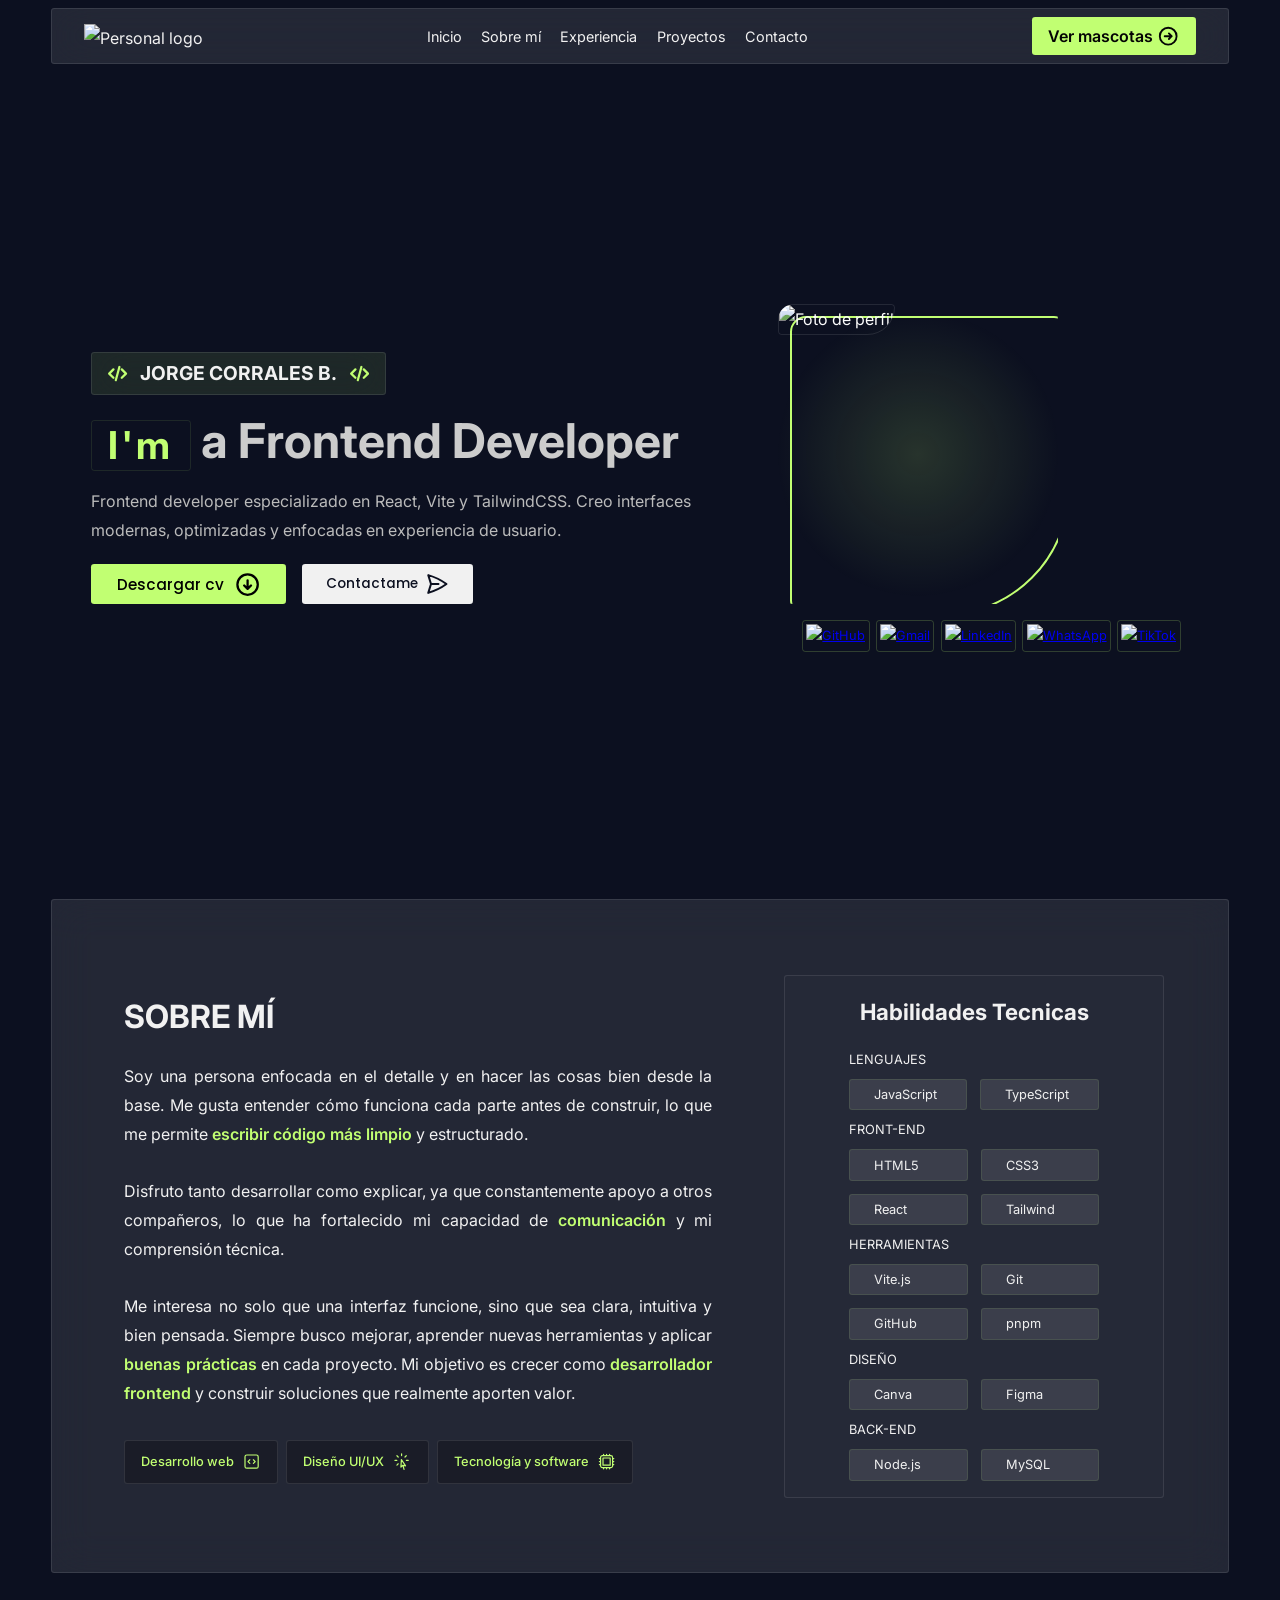
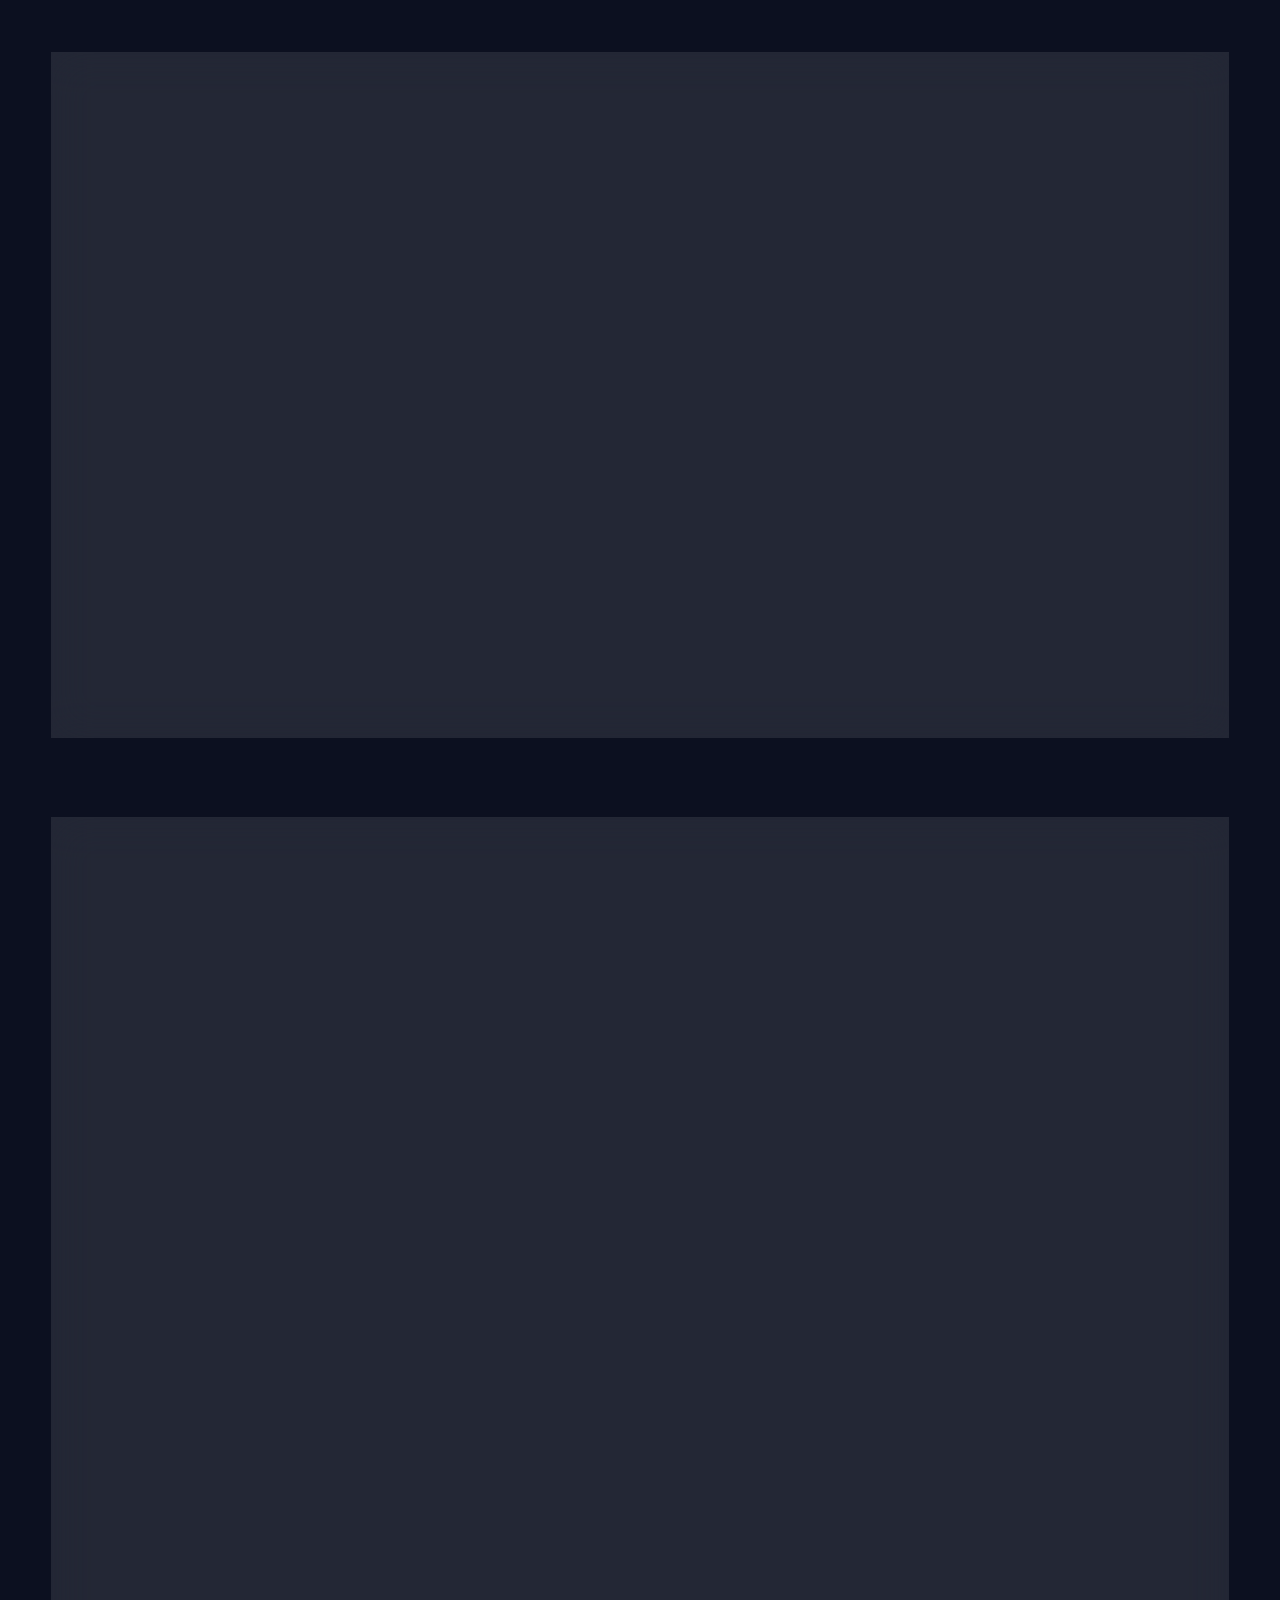
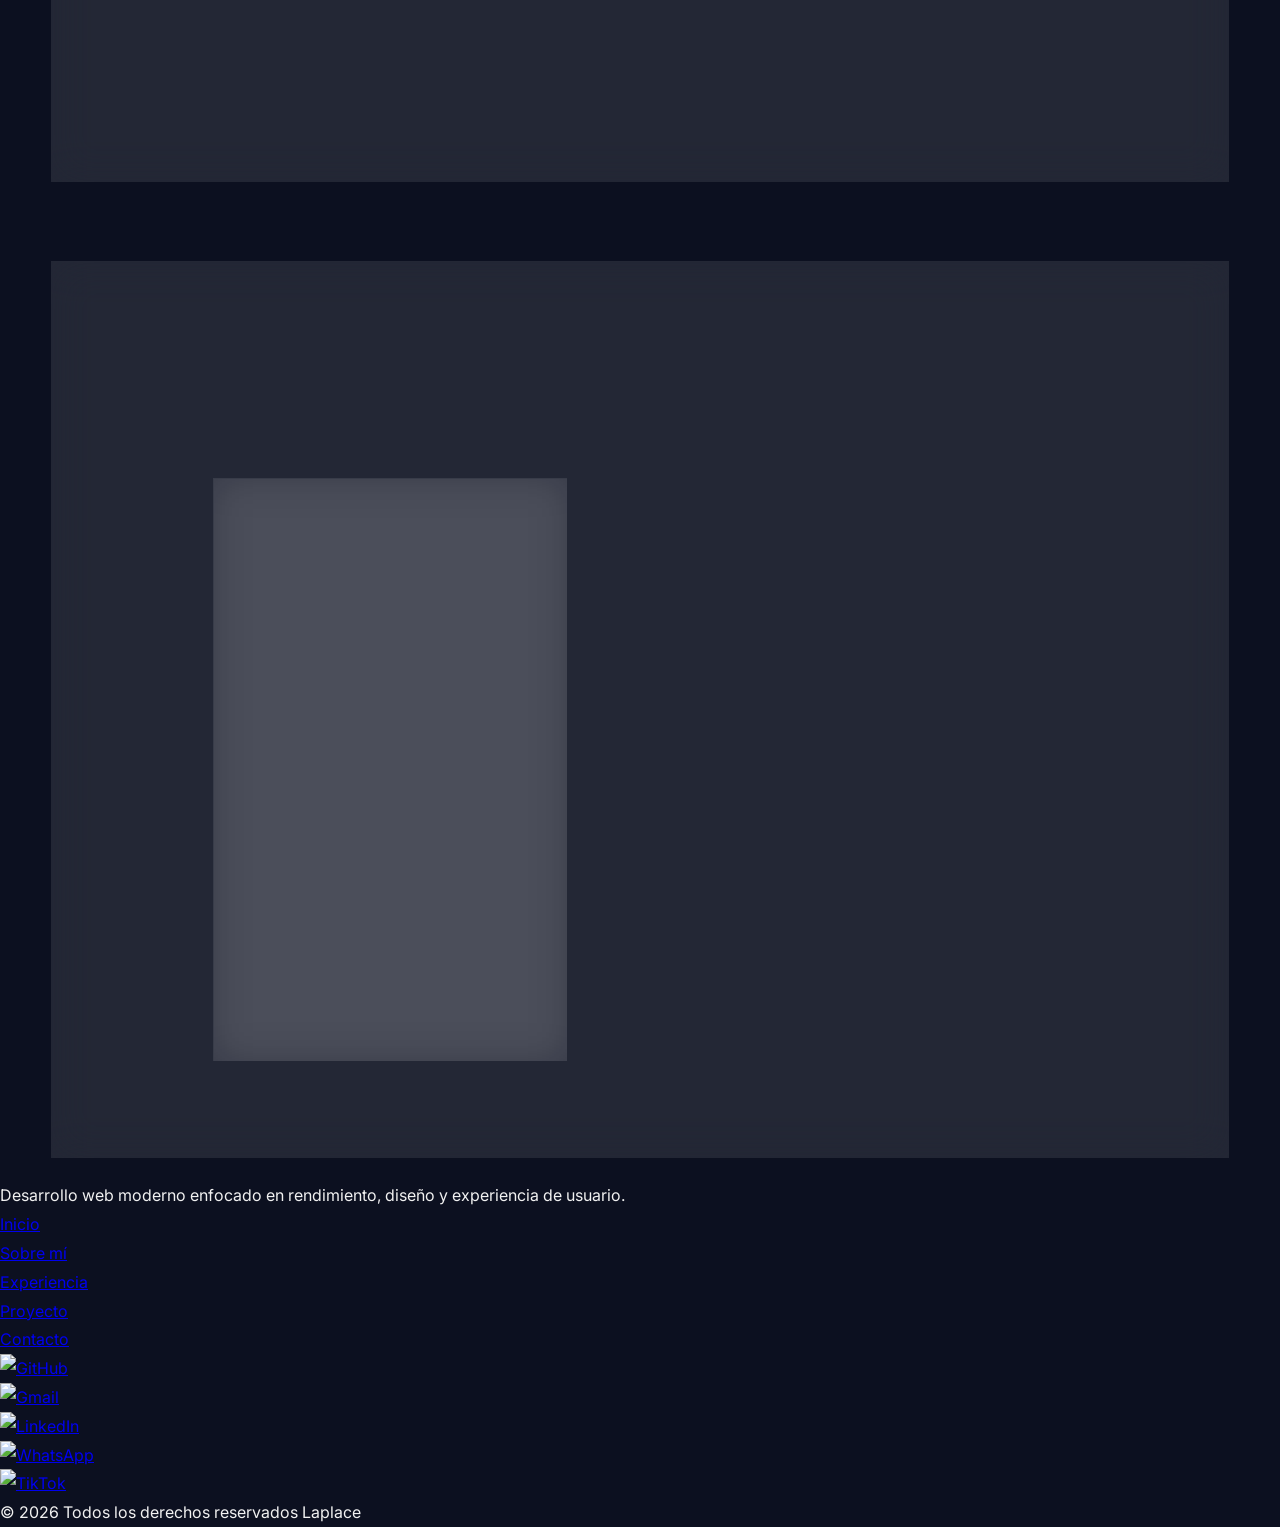
==== commit 12bccce1: "feat: add responsive media queries for tablets and small desktops + UI refinements" ====
--- a/index.html
+++ b/index.html
@@ -28,7 +28,7 @@
     <!-- ICONOS -->
     <link
       rel="shortcut icon"
-      href="/public/icons/favicon.svg"
+      href="public/icons/favicon.svg"
       type="image/x-icon"
     />
     <title>Portafolio | Jorgecb</title>
@@ -38,7 +38,7 @@
     <header class="header">
       <div class="header__container">
         <div class="logo">
-          <img src="/public/icons/logoJorge.png" alt="Personal logo" />
+          <img src="public/icons/logoJorge.png" alt="Personal logo" />
         </div>
         <nav class="navbar" aria-label="Menú principal">
           <ul class="navbar__list">
@@ -80,6 +80,7 @@
         </div>
       </div>
     </header>
+    <!--- FIN SECCION HEADER -->
 
     <!-- SECCION PRINCIPAL -->
     <main>
@@ -123,16 +124,14 @@
               />
             </svg>
           </p>
-          <h2><span class="badge-tech">I'm</span> a Frontend Developer</h2>
+          <h1><span class="badge-tech">I'm</span> a Frontend Developer</h1>
           <p class="hero__info__description">
-            Desarrollador Frontend enfocado en React, Vite y TailwindCSS,
-            creando interfaces modernas y atractivas. Tengo experiencia en la
-            integración de APIs REST y buenas prácticas para mantener código
-            limpio y eficiente. Me centro en desarrollar experiencias de usuario
-            funcionales y optimizadas.
+            Frontend developer especializado en React, Vite y TailwindCSS. Creo
+            interfaces modernas, optimizadas y enfocadas en experiencia de
+            usuario.
           </p>
           <div class="btn__cta">
-            <button class="btn__cta__dowloand">
+            <button class="btn__dowloand">
               Descargar cv
               <svg
                 xmlns="http://www.w3.org/2000/svg"
@@ -170,24 +169,56 @@
         </article>
         <article class="hero__content">
           <div class="hero__content__profile">
-            <img src="/public/img/FotoPerfil.webp" alt="Foto de perfil" />
+            <div class="profile__wrapper">
+              <img src="/public/img/FotoPerfil.webp" alt="Foto de perfil" />
+            </div>
           </div>
           <div class="hero__content__list">
             <ul class="hero__list">
               <li class="hero__list__item">
-                <img src="/public/icons/Github.svg" alt="GitHub" />
+                <a
+                  href="https://github.com/JorgeCb12"
+                  target="_blank"
+                  aria-label="GitHub"
+                >
+                  <img src="public/icons/Github.svg" alt="GitHub" />
+                </a>
               </li>
               <li class="hero__list__item">
-                <img src="/public/icons/Gmail.svg" alt="Gmail" />
+                <a
+                  href="mailto:jorgeluiscorralesbarraza272@gmail.com?subject=Contacto&body=Hola, vi tu portafolio y me gustaría hablar contigo"
+                  target="_blank"
+                  aria-label="Gmail"
+                >
+                  <img src="public/icons/Gmail.svg" alt="Gmail" />
+                </a>
               </li>
               <li class="hero__list__item">
-                <img src="/public/icons/LinkedIN.svg" alt="LinkedIn" />
+                <a
+                  href="https://www.linkedin.com/in/jorge-corrales-frontend/"
+                  target="_blank"
+                  aria-label="LinkedIn"
+                >
+                  <img src="public/icons/LinkedIN.svg" alt="LinkedIn" />
+                </a>
               </li>
               <li class="hero__list__item">
-                <img src="/public/icons/WhatsApp.svg" alt="WhatsApp" />
+                <a
+                  href="https://wa.me/3245487126"
+                  target="_blank"
+                  aria-label="WhatsApp"
+                >
+                  <img src="public/icons/WhatsApp.svg" alt="WhatsApp" />
+                </a>
               </li>
               <li class="hero__list__item">
-                <img src="/public/icons/Tik Tok.svg" alt="TikTok" />
+                <a
+                  href="https://www.tiktok.com/@jorgedev12"
+                  target="_blank"
+                  aria-label="TikTok"
+                >
+                  <img src="public/icons/Tik Tok.svg" alt="TikTok" />
+                </a>
               </li>
             </ul>
           </div>
@@ -204,7 +235,7 @@
               <p>
                 Soy una persona enfocada en el detalle y en hacer las cosas bien
                 desde la base. Me gusta entender cómo funciona cada parte antes
-                de construir, lo que me permites
+                de construir, lo que me permite
                 <span class="highlighted">escribir código más limpio</span> y
                 estructurado.
               </p>
@@ -529,6 +560,7 @@
         </section>
         <!-- FIN SECCION EXPERIENCIA -->
 
+        <!-- SECCION PROYECTOS -->
         <section class="project__container">
           <h2>Proyectos</h2>
 
@@ -537,7 +569,7 @@
             <article class="project__item">
               <div class="img__container">
                 <img
-                  src="/public/img/portfolioImg.webp"
+                  src="public/img/portfolioImg.webp"
                   alt="Portafolio personal"
                   loading="lazy"
                 />
@@ -552,7 +584,7 @@
                 <ul class="project__link">
                   <li>
                     <a href="#"
-                      ><img src="/public/icons/Github.svg" alt="GitHub"
+                      ><img src="public/icons/Github.svg" alt="GitHub"
                     /></a>
                   </li>
                   <li>
@@ -588,7 +620,7 @@
             <article class="project__item">
               <div class="img__container">
                 <img
-                  src="/public/img/invoiceFlow.webp"
+                  src="public/img/invoiceFlow.webp"
                   alt="Sistema de facturación SaaS"
                   loading="lazy"
                 />
@@ -603,7 +635,7 @@
                 <ul class="project__link">
                   <li>
                     <a href="#"
-                      ><img src="/public/icons/Github.svg" alt="GitHub"
+                      ><img src="public/icons/Github.svg" alt="GitHub"
                     /></a>
                   </li>
                   <li>
@@ -639,7 +671,7 @@
             <article class="project__item">
               <div class="img__container">
                 <img
-                  src="/public/img/dashboard.webp"
+                  src="public/img/dashboard.webp"
                   loading="lazy"
                   alt="Dashboard SaaS"
                 />
@@ -654,7 +686,7 @@
                 <ul class="project__link">
                   <li>
                     <a href="#"
-                      ><img src="/public/icons/Github.svg" alt="GitHub"
+                      ><img src="public/icons/Github.svg" alt="GitHub"
                     /></a>
                   </li>
                   <li>
@@ -690,7 +722,7 @@
             <article class="project__item">
               <div class="img__container">
                 <img
-                  src="/public/img/TaskManagerApp.webp"
+                  src="public/img/TaskManagerApp.webp"
                   alt="Gestor de tareas"
                   loading="lazy"
                 />
@@ -705,7 +737,7 @@
                 <ul class="project__link">
                   <li>
                     <a href="#"
-                      ><img src="/public/icons/Github.svg" alt="GitHub"
+                      ><img src="public/icons/Github.svg" alt="GitHub"
                     /></a>
                   </li>
                   <li>
@@ -741,7 +773,7 @@
             <article class="project__item">
               <div class="img__container">
                 <img
-                  src="/public/img/WeatherDashboard.webp"
+                  src="public/img/WeatherDashboard.webp"
                   alt="Dashboard del clima"
                   loading="lazy"
                 />
@@ -756,7 +788,7 @@
                 <ul class="project__link">
                   <li>
                     <a href="#"
-                      ><img src="/public/icons/Github.svg" alt="GitHub"
+                      ><img src="public/icons/Github.svg" alt="GitHub"
                     /></a>
                   </li>
                   <li>
@@ -792,7 +824,7 @@
             <article class="project__item">
               <div class="img__container">
                 <img
-                  src="/public/img/calculatorApp.webp"
+                  src="public/img/calculatorApp.webp"
                   alt="Calculadora en Python"
                   loading="lazy"
                 />
@@ -807,7 +839,7 @@
                 <ul class="project__link">
                   <li>
                     <a href="#"
-                      ><img src="/public/icons/Github.svg" alt="GitHub"
+                      ><img src="public/icons/Github.svg" alt="GitHub"
                     /></a>
                   </li>
                   <li>
@@ -840,6 +872,7 @@
             </article>
           </div>
         </section>
+        <!-- FIN SECCION PROYECTOS -->
 
         <!-- SECCION CONTACTO -->
         <section class="contact" id="contacto">
@@ -973,7 +1006,7 @@
       <div class="footer__container">
         <div class="footer__brand">
           <div class="logo">
-            <img src="/public/icons/logoJorge.png" alt="" />
+            <img src="public/icons/logoJorge.png" alt="" />
           </div>
           <p class="footer__description">
             Desarrollo web moderno enfocado en rendimiento, diseño y experiencia
@@ -995,31 +1028,31 @@
           <ul class="footer__social-list">
             <li class="footer__social-item">
               <a href="#" class="footer__social-link">
-                <img src="/public/icons/Github.svg" alt="GitHub" />
+                <img src="public/icons/Github.svg" alt="GitHub" />
               </a>
             </li>
 
             <li class="footer__social-item">
               <a href="#" class="footer__social-link">
-                <img src="/public/icons/Gmail.svg" alt="Gmail" />
+                <img src="public/icons/Gmail.svg" alt="Gmail" />
               </a>
             </li>
 
             <li class="footer__social-item">
               <a href="#" class="footer__social-link">
-                <img src="/public/icons/LinkedIN.svg" alt="LinkedIn" />
+                <img src="public/icons/LinkedIN.svg" alt="LinkedIn" />
               </a>
             </li>
 
             <li class="footer__social-item">
               <a href="#" class="footer__social-link">
-                <img src="/public/icons/WhatsApp.svg" alt="WhatsApp" />
+                <img src="public/icons/WhatsApp.svg" alt="WhatsApp" />
               </a>
             </li>
 
             <li class="footer__social-item">
               <a href="#" class="footer__social-link">
-                <img src="/public/icons/Tik Tok.svg" alt="TikTok" />
+                <img src="public/icons/Tik Tok.svg" alt="TikTok" />
               </a>
             </li>
           </ul>
--- a/src/css/header.css
+++ b/src/css/header.css
@@ -9,6 +9,7 @@
   display: flex;
   justify-content: space-between;
   align-items: center;
+  width: 92%;
   max-width: 1200px;
   margin: 0 auto;
   padding: 0.5rem 1rem;
@@ -94,3 +95,28 @@
 .cta__button__back:hover svg {
   transform: translateX(-4px);
 }
+
+@media (max-width: 1024px) {
+  .header__container {
+    flex-direction: row;
+    gap: 0.5rem;
+    padding: 0.5rem 1rem;
+  }
+  .logo img {
+    height: 1.2rem;
+  }
+  .navbar__list {
+    gap: 0.2rem;
+  }
+  .navbar__item {
+    padding: 0 0.3rem;
+  }
+  .navbar__link {
+    font-size: 0.8rem;
+  }
+  .cta__button a,
+  .cta__button__back a {
+    padding: 0.2rem 0.8rem;
+    font-size: 0.9rem;
+  }
+}
--- a/src/css/hero.css
+++ b/src/css/hero.css
@@ -4,7 +4,6 @@
   align-items: center;
   max-width: 1200px;
   margin: 0 auto;
-  padding: 0 4rem 0 0;
   min-height: calc(100vh - 73px);
 }
 .bg-glows {
@@ -25,9 +24,13 @@
 }
 
 .hero__info {
+  display: flex;
+  flex-direction: column;
+  align-items: flex-start;
+  gap: 0.2rem;
   padding: 0.5rem 1rem;
 }
-.hero__info h2 {
+.hero__info h1 {
   font-size: 3rem;
   color: #ccc;
 }
@@ -42,55 +45,54 @@
   background: rgba(193, 255, 114, 0.1);
   backdrop-filter: blur(20px);
   -webkit-backdrop-filter: blur(20px);
-  border: 2px solid rgba(255, 255, 255, 0.4);
-  border-radius: 50px;
+  border: 1px solid rgba(255, 255, 255, 0.098);
+  border-radius: 0.2rem;
 }
 .hero__info__name svg {
   width: 1.2rem;
   height: 1.2rem;
   color: var(--color-secondary);
 }
-.title__green {
-  color: var(--color-secondary);
-  font-weight: bold;
-}
+
 .badge-tech {
   color: var(--color-secondary);
   padding: 0.1rem 1rem;
-  border-radius: 0.5rem;
+  border-radius: 0.2rem;
   display: inline-block;
-  border: 2px solid rgba(193, 255, 114, 0.3);
+  border: 1px solid rgba(193, 255, 114, 0.1);
   vertical-align: middle;
   line-height: 1.2;
   font-size: 2.4rem;
+  letter-spacing: 4px;
 }
 .hero__info__description {
-  width: 600px;
+  max-width: 600px;
+  width: 100%;
   text-align: justify;
-  font-size: 1.1rem;
+  font-size: 1rem;
   line-height: 1.8;
-  color: #aaa;
+  color: #bbb;
 }
 .btn__cta {
   display: flex;
   padding: 1rem 0;
   gap: 1rem;
 }
-.btn__cta__dowloand {
+.btn__dowloand {
   display: inline-flex;
   align-items: center;
   justify-content: center;
   gap: 0.6rem;
-  padding: 0.7rem 1.6rem;
+  padding: 0.4rem 1.6rem;
   background: var(--color-secondary);
   border: none;
-  border-radius: 50px;
+  border-radius: 0.2rem;
   font-size: 0.95rem;
   font-family: var(--font-heading);
   font-weight: 500;
   cursor: pointer;
 }
-.btn__cta__dowloand svg {
+.btn__dowloand svg {
   width: 1.7rem;
   height: 1.7rem;
   transition: 0.3s;
@@ -105,19 +107,15 @@
   }
 }
 
-.elemento {
-  animation: mover 1s infinite;
-}
-
 .btn__cta__contact {
   display: inline-flex;
   align-items: center;
   gap: 0.4rem;
-  padding: 0.6rem 1.5rem;
+  padding: 0.4rem 1.5rem;
   background: var(--color-primary);
   border: none;
   color: var(--color-background);
-  border-radius: 50px;
+  border-radius: 0.2rem;
   font-size: 0.85rem;
   font-weight: 500;
   font-family: var(--font-heading);
@@ -132,14 +130,194 @@
   transform: translateX(4px);
 }
 
-.btn__cta__contact .material-symbols-outlined {
-  color: var(--color-secondary);
-}
-
-.hero__img img {
-  width: 320px;
+.profile__wrapper {
+  position: relative;
+  width: 280px;
+  height: 300px;
+  z-index: 1;
+  border-radius: 1rem;
+  overflow: hidden;
+}
+
+.profile__wrapper::before {
+  content: "";
+  position: absolute;
+  inset: 0;
+  background: radial-gradient(
+    circle,
+    var(--color-secondary) 0%,
+    transparent 70%
+  );
+  opacity: 0.15;
+  z-index: -2;
   border-radius: 50%;
-
-  /* CAMBIO AQUÍ: Usamos color-mix para dar transparencia a la variable */
-  border: 4px solid var(--color-secondary);
-}
+}
+
+.profile__wrapper::after {
+  content: "";
+  position: absolute;
+  inset: 0;
+  border: 2px solid var(--color-secondary);
+  border-radius: 1rem 1rem 8rem 1rem;
+  transform: translate(12px, 12px);
+  transition:
+    transform 0.4s ease,
+    border-radius 0.4s ease;
+  z-index: -1;
+}
+
+.profile__wrapper:hover::after {
+  transform: translate(0, 0);
+  border-radius: 1rem;
+}
+
+.profile__wrapper img {
+  width: 100%;
+  height: 100%;
+  object-fit: cover;
+  border-radius: 1rem 1rem 8rem 1rem;
+  border: 1px solid rgba(255, 255, 255, 0.1);
+  filter: grayscale(40%) contrast(1.1);
+  transition:
+    filter 0.4s ease,
+    border-radius 0.4s ease,
+    transform 0.4s ease;
+}
+
+.profile__wrapper:hover img {
+  filter: grayscale(0%) contrast(1.2);
+  border-radius: 1rem;
+  transform: scale(1.03);
+}
+.hero__content__list {
+  display: flex;
+  padding: 0.6rem 0;
+}
+
+.hero__list {
+  display: inline-flex;
+  justify-content: center;
+  align-items: center;
+  gap: 0.4rem;
+  list-style: none;
+  flex-wrap: wrap;
+  font-size: 0.8rem;
+  margin: 0 auto;
+
+  padding: 0.4rem 1.5rem;
+}
+
+.hero__list__item img {
+  width: 1.9rem;
+  cursor: pointer;
+  border: 1px solid rgba(193, 255, 114, 0.2);
+  border-radius: 0.2rem;
+  padding: 0.2rem;
+  transition: all 0.25s ease;
+}
+
+.hero__list__item img:hover {
+  transform: translateY(-4px) scale(1.1);
+  border-color: var(--color-secondary);
+  box-shadow: 0 0 12px rgba(193, 255, 114, 0.5);
+}
+
+.hero__list__item__link {
+  display: flex;
+  align-items: center;
+  gap: 0.4rem;
+  text-decoration: none;
+  color: var(--color-primary);
+  transition: 0.3s;
+  padding: 0.4rem;
+  background: rgba(255, 255, 255, 0.09);
+  border: 1px solid rgba(193, 255, 114, 0.4);
+  border-radius: 0.2rem;
+  transition: 0.3s;
+}
+.hero__list__item__link:hover {
+  transform: scale(1.1);
+}
+
+@media (max-width: 1024px) {
+  .hero__container {
+    flex-direction: row-reverse;
+    gap: 2rem;
+    padding: 0 1rem;
+  }
+  .hero__info h1 {
+    font-size: 1.2rem;
+  }
+  .hero__info__name {
+    font-size: 0.9rem;
+    margin-bottom: 1rem;
+  }
+  .badge-tech {
+    font-size: 1.8rem;
+  }
+  .hero__info__name svg {
+    width: 1rem;
+    height: 1rem;
+    color: var(--color-secondary);
+  }
+  .hero__info__description {
+    max-width: 320px;
+    width: 100%;
+    font-size: 0.9rem;
+  }
+  .btn__dowloand {
+    padding: 0.6rem 1.4rem;
+    font-size: 0.85rem;
+  }
+  .btn__dowloand svg {
+    width: 1.2rem;
+    height: 1.2rem;
+  }
+  .btn__cta__contact {
+    padding: 0.5rem 1.2rem;
+    font-size: 0.75rem;
+  }
+  .btn__cta__contact svg {
+    width: 1rem;
+    height: 1rem;
+  }
+  .hero__content__profile {
+    padding: 10px;
+  }
+  .profile__wrapper {
+    width: 250px;
+    height: 280px;
+  }
+}
+
+/* Tablets (vertical) y Celulares grandes */
+@media (max-width: 768px) {
+  .hero__container {
+    flex-direction: column-reverse;
+    justify-content: center;
+    align-items: center;
+    gap: 2rem;
+    padding: 0 1rem;
+  }
+  .hero__info {
+    align-items: center;
+    text-align: center;
+  }
+  .hero__info h1 {
+    font-size: 1.5rem;
+  }
+  .hero__info__name {
+    font-size: 1rem;
+    margin-bottom: 1rem;
+  }
+  .hero__info__description {
+    display: none;
+  }
+  .badge-tech {
+    font-size: 2rem;
+  }
+}
+
+/* Celulares pequeños */
+@media (max-width: 480px) {
+}
--- a/src/css/about.css
+++ b/src/css/about.css
@@ -2,6 +2,7 @@
   display: flex;
   justify-content: center;
   align-items: center;
+  width: 92%;
   max-width: 1200px;
   margin: 0 auto;
   padding: 4rem;
@@ -204,3 +205,11 @@
   background: rgba(0, 127, 255, 0.12);
   border: 1px solid rgba(0, 127, 255, 0.98);
 }
+
+@media (max-width: 1024px) {
+  .about__container {
+    flex-direction: column;
+    padding: 2rem 1rem;
+    gap: 2rem;
+  }
+}
--- a/src/css/experience.css
+++ b/src/css/experience.css
@@ -0,0 +1,122 @@
+.experience__container {
+  display: flex;
+  flex-direction: column;
+  justify-content: space-between;
+  width: 92%;
+  align-items: center;
+  max-width: 1200px;
+  margin: 0 auto;
+  padding: 4rem 1rem;
+  gap: 1rem;
+  background: rgba(255, 255, 255, 0.098);
+  backdrop-filter: blur(20px);
+  -webkit-backdrop-filter: blur(20px);
+  border: 1px solid rgba(255, 255, 255, 0.1);
+  border-radius: 0.2rem;
+}
+
+.experience {
+  display: grid;
+  grid-template-columns: repeat(2, 1fr);
+  gap: 2rem;
+  padding: 2rem 3rem;
+  align-items: stretch;
+  grid-auto-rows: 1fr;
+}
+.experience__text {
+  display: flex;
+  flex-direction: column;
+  justify-content: space-between;
+  align-items: flex-start;
+  gap: 1rem;
+  background: linear-gradient(
+    135deg,
+    #c1ff7230 0%,
+    #eaffc740 40%,
+    #ffffff20 100%
+  );
+  border: 1px solid rgba(255, 255, 255, 0.05);
+  border-radius: 0.2rem;
+  padding: 2rem;
+}
+
+.experience__text__title {
+  display: flex;
+  flex-direction: column;
+  justify-content: flex-start;
+  align-items: flex-start;
+  gap: 0.5rem;
+  padding: 1rem 0;
+}
+.experience__text__title h3 {
+  display: inline-flex;
+  align-items: center;
+  gap: 0.8rem;
+  font-size: 1rem;
+  padding: 0.5rem 0;
+  color: var(--color-secondary);
+
+  text-align: left;
+}
+.experience__text__title svg {
+  width: 1.8rem;
+  color: #fff;
+}
+.experience__text__title span {
+  font-size: 0.8rem;
+  color: #eee;
+  font-style: italic;
+  background: rgba(193, 255, 114, 0.1);
+  width: fit-content;
+  padding: 0.2rem 1rem;
+  border-radius: 0.2rem;
+  border: 1px solid rgba(193, 255, 114, 0.2);
+}
+
+.experience__text__description {
+  display: flex;
+  flex-direction: column;
+  justify-content: flex-start;
+  align-items: flex-start;
+  gap: 1rem;
+  text-align: justify;
+  margin-bottom: 1rem;
+}
+.experience__text__description svg {
+  width: 1.5rem;
+  height: 1.5rem;
+  flex-shrink: 0;
+  color: var(--color-secondary);
+  margin-top: 0.1rem;
+}
+.experience__text__description p {
+  display: flex;
+  align-items: flex-start;
+  gap: 1rem;
+  font-size: 0.9rem;
+  color: #ccc;
+  line-height: 1.4;
+}
+
+.experience__text__list {
+  display: flex;
+  gap: 0.5rem;
+  list-style: none;
+}
+.experience__text__list li {
+  font-size: 0.7rem;
+  background: rgba(255, 255, 255, 0.095);
+  padding: 0.2rem 0.8rem;
+  border-radius: 0.2rem;
+  border: 1px solid rgba(255, 255, 255, 0.1);
+}
+
+@media (max-width: 1024px) {
+  .experience__container {
+    padding: 2rem 1rem;
+  }
+  .experience {
+    grid-template-columns: 1fr;
+    gap: 2rem;
+  }
+}
--- a/src/css/contact.css
+++ b/src/css/contact.css
@@ -0,0 +1,123 @@
+.contact {
+  width: 92%;
+  max-width: 1200px;
+  margin: 0 auto;
+  padding: 4rem;
+  gap: 4rem;
+  background: rgba(255, 255, 255, 0.098);
+  backdrop-filter: blur(20px);
+  -webkit-backdrop-filter: blur(20px);
+  border: 1px solid rgba(255, 255, 255, 0.1);
+  border-radius: 0.2rem;
+}
+.contact__title {
+  text-align: center;
+  padding: 1rem 0;
+}
+.contact__description {
+  text-align: center;
+  padding: 0.5rem 0;
+}
+.contact__container {
+  display: flex;
+  flex-direction: column;
+  justify-content: center;
+}
+
+.contact__content {
+  display: flex;
+  justify-content: center;
+
+  padding: 2rem;
+}
+.contact__info {
+  display: flex;
+  flex-direction: column;
+  justify-content: space-around;
+  background: rgba(255, 255, 255, 0.098);
+  backdrop-filter: blur(20px);
+  -webkit-backdrop-filter: blur(20px);
+  border: 1px solid rgba(255, 255, 255, 0.1);
+  padding: 1rem;
+}
+
+.contact__item {
+  display: flex;
+  flex-direction: column;
+  padding: 1rem;
+  border-bottom: 1px solid #ccc;
+}
+
+.contact__item:last-child {
+  border-bottom: none;
+}
+.contact__item span {
+  display: inline-flex;
+  align-items: center;
+  gap: 0.5rem;
+  color: #fff;
+  font-weight: 900;
+}
+.contact__item span svg {
+  width: 1rem;
+}
+.contact__item a {
+  text-decoration: none;
+  color: #ccc;
+  font-style: italic;
+}
+.contact__item p {
+  text-decoration: none;
+  color: #ccc;
+  font-style: italic;
+}
+.contact__form {
+  display: flex;
+  flex-direction: column;
+  gap: 1rem;
+  width: 500px;
+  padding: 2rem;
+  border: 1px solid rgba(255, 255, 255, 0.1);
+}
+
+.contact__field {
+  display: flex;
+  flex-direction: column;
+}
+.contact__field label {
+  font-size: 1rem;
+  color: #fff;
+  font-weight: 400;
+  padding: 0.2rem 0;
+  margin-bottom: 0.5rem;
+}
+.contact__field input {
+  padding: 0.8rem;
+  border-radius: 0.2rem;
+  border: 1px solid rgba(255, 255, 255, 0.1);
+  width: 100%;
+  background: transparent;
+}
+.contact__field input:focus {
+  outline: none;
+  color: #fff;
+}
+.contact__field textarea {
+  padding: 0.7rem;
+  border-radius: 0.2rem;
+  border: 1px solid rgba(255, 255, 255, 0.1);
+  width: 100%;
+  background: transparent;
+}
+.contact__field textarea:focus {
+  outline: none;
+  color: #fff;
+}
+.contact__button {
+  padding: 1rem 2rem;
+  font-size: 1rem;
+  font-weight: 400;
+  border-radius: 0.2rem;
+  color: #000;
+  border: 1px solid rgba(0, 0, 0, 0.5);
+}
--- a/src/css/projects.css
+++ b/src/css/projects.css
@@ -1,11 +1,11 @@
 .project__container {
   display: flex;
   flex-direction: column;
+  width: 92%;
   max-width: 1200px;
   margin: 0 auto;
   padding: 4rem;
-  width: 100%;
-  gap: 4rem;
+  gap: 1rem;
   background: rgba(255, 255, 255, 0.098);
   backdrop-filter: blur(20px);
   -webkit-backdrop-filter: blur(20px);
@@ -57,7 +57,7 @@
 
 .img__container {
   width: 100%;
-  height: 200px;
+  height: 150px;
   aspect-ratio: 16/9;
   overflow: hidden;
 }
@@ -90,12 +90,12 @@
   justify-content: center;
 }
 .project__link img {
-  width: 1.5rem;
-  height: 1.5rem;
+  width: 1.2rem;
+  height: 1.2rem;
 }
 .project__link svg {
-  width: 1.5rem;
-  height: 1.5rem;
+  width: 1.2rem;
+  height: 1.2rem;
   color: #fff;
 }
 
@@ -103,9 +103,9 @@
   display: flex;
   align-items: center;
   gap: 0.8rem;
-  font-size: 1.3rem;
+  font-size: 1rem;
   background: rgba(255, 255, 255, 0.098);
-  padding: 0.5rem 1rem;
+  padding: 0.5rem;
   border: 1px solid rgba(255, 255, 255, 0.1);
   border-radius: 0.2rem;
 }
@@ -116,3 +116,33 @@
   align-items: center;
   padding: 0 0.2rem;
 }
+
+@media (max-width: 1024px) {
+  .project__list {
+    grid-template-columns: repeat(2, 1fr);
+  }
+
+  .project__list > .project__item,
+  .project__list > .project__item:first-child,
+  .project__list > .project__item:nth-child(2),
+  .project__list > .project__item:nth-child(4),
+  .project__list > .project__item:nth-child(5) {
+    grid-column: span 1;
+  }
+}
+
+@media (max-width: 768px) {
+  .project__container {
+    padding: 2rem 1rem;
+  }
+
+  .project__list {
+    grid-template-columns: 1fr;
+    justify-items: center;
+  }
+
+  .project__item {
+    width: 100%;
+    max-width: 400px;
+  }
+}
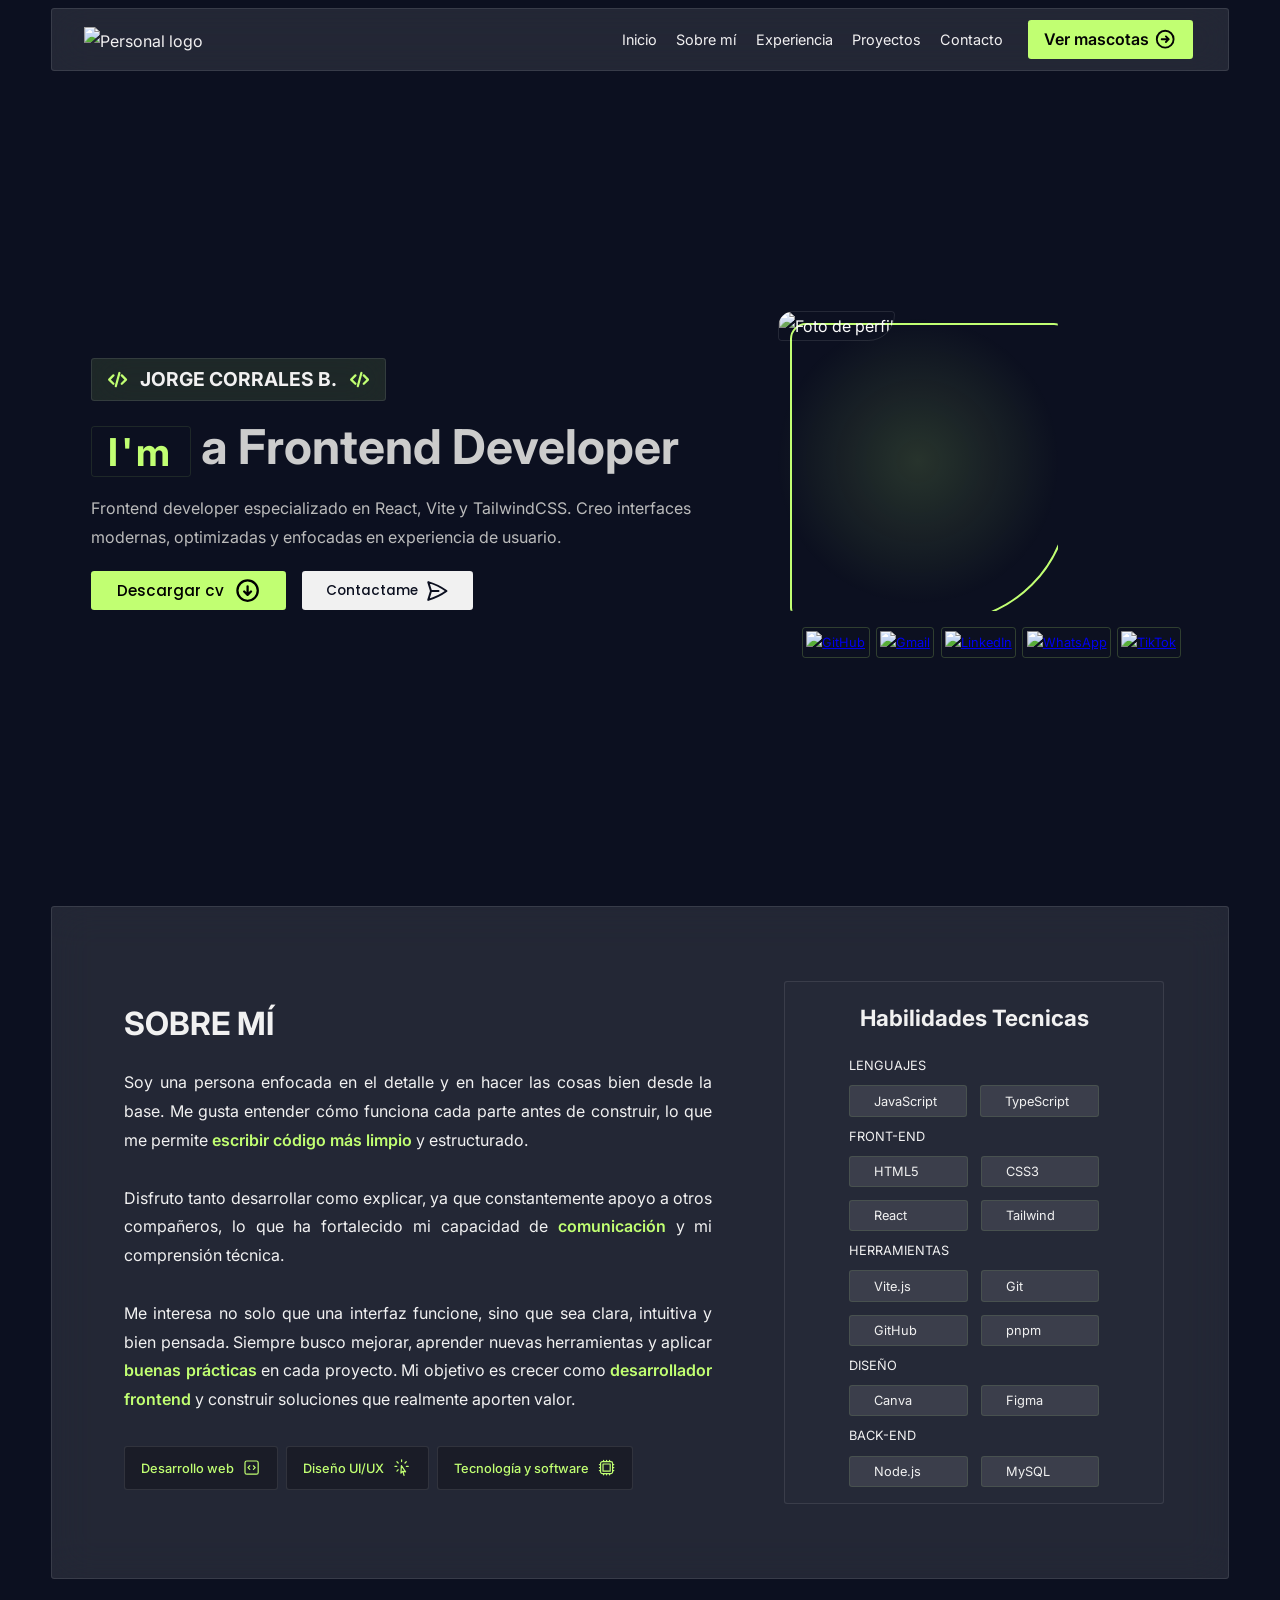
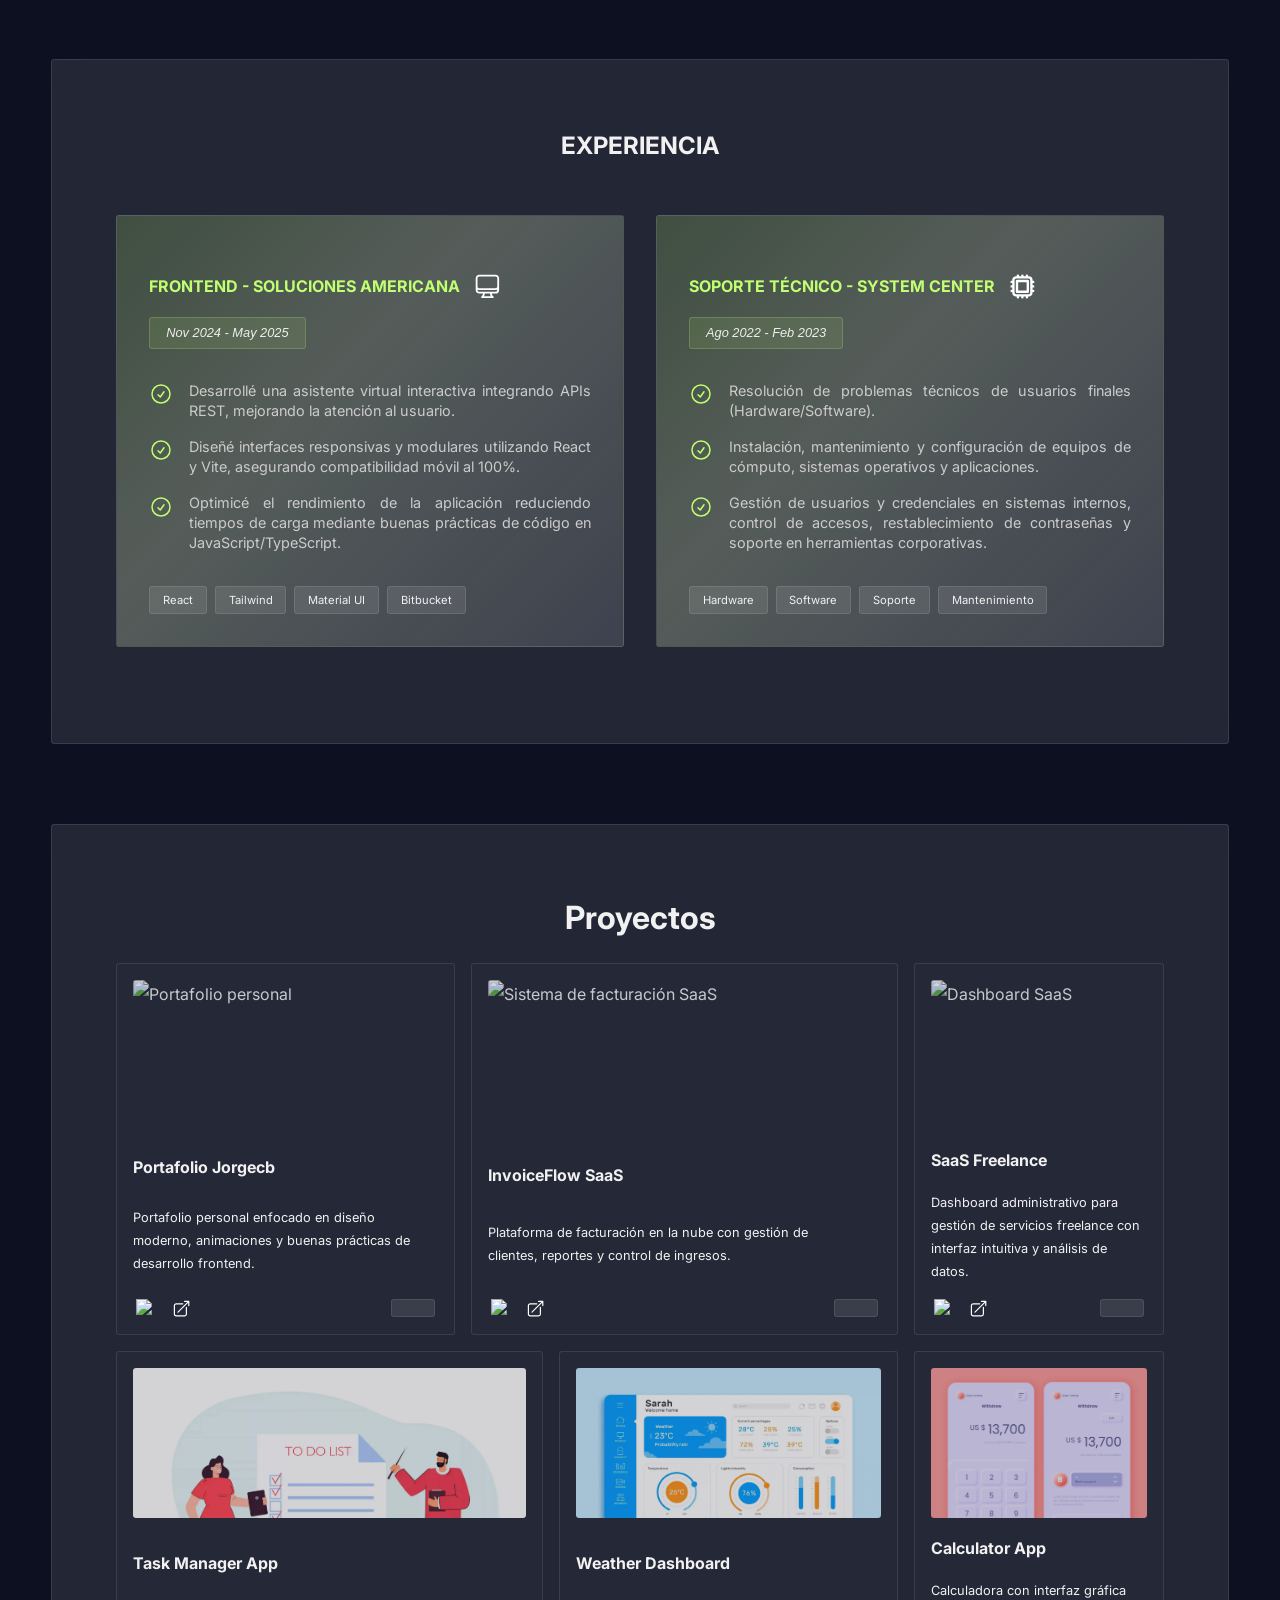
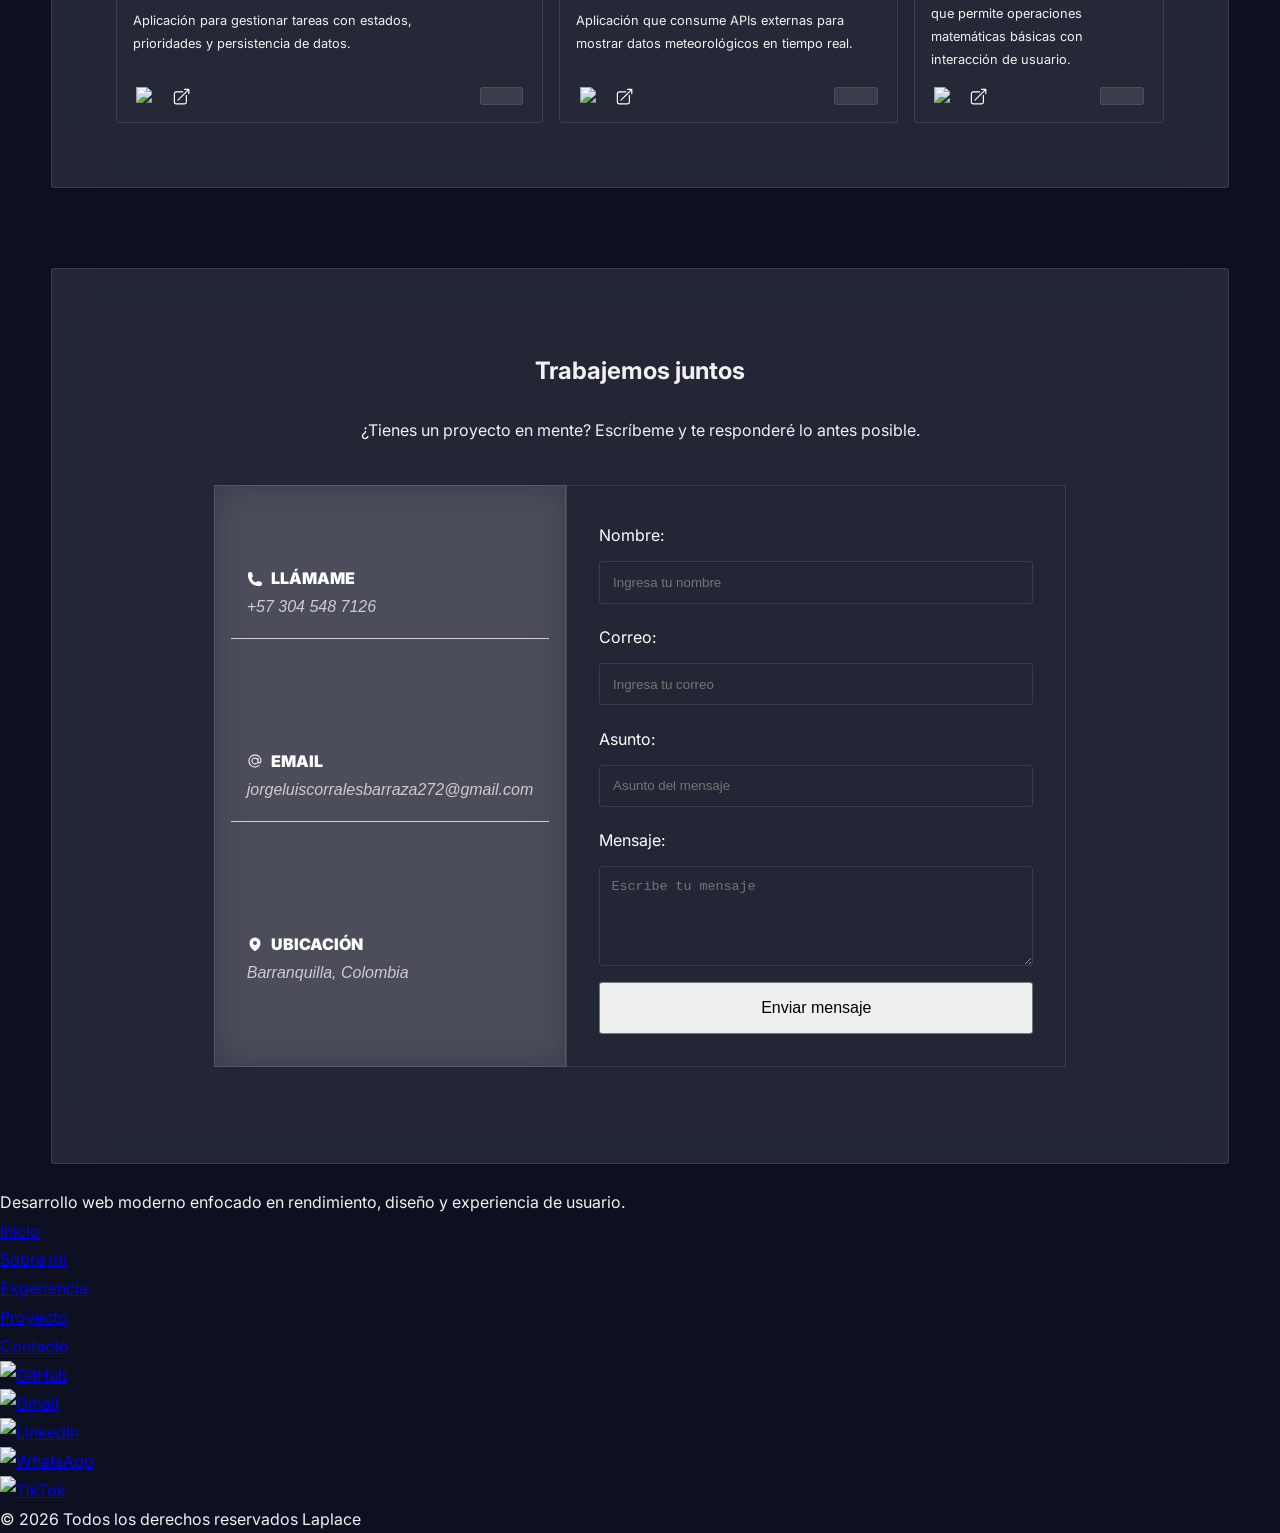
==== commit aef6d70e: "Refactor header and fix responsive navbar with mobile menu support" ====
--- a/index.html
+++ b/index.html
@@ -40,6 +40,24 @@
         <div class="logo">
           <img src="public/icons/logoJorge.png" alt="Personal logo" />
         </div>
+        <div class="menu__hamburguer">
+          <button class="open-menu">
+            <svg
+              xmlns="http://www.w3.org/2000/svg"
+              fill="none"
+              viewBox="0 0 24 24"
+              stroke-width="2"
+              stroke="currentColor"
+              class="size-6"
+            >
+              <path
+                stroke-linecap="round"
+                stroke-linejoin="round"
+                d="M3.75 6.75h16.5M3.75 12h16.5m-16.5 5.25h16.5"
+              />
+            </svg>
+          </button>
+        </div>
         <nav class="navbar" aria-label="Menú principal">
           <ul class="navbar__list">
             <li class="navbar__item">
@@ -58,28 +76,29 @@
               <a class="navbar__link" href="#">Contacto</a>
             </li>
           </ul>
+          <div class="cta__button">
+            <a href="/src/views/mascotas.html"
+              >Ver mascotas
+              <svg
+                xmlns="http://www.w3.org/2000/svg"
+                fill="none"
+                viewBox="0 0 24 24"
+                stroke-width="2"
+                stroke="currentColor"
+                class="size-6"
+              >
+                <path
+                  stroke-linecap="round"
+                  stroke-linejoin="round"
+                  d="m12.75 15 3-3m0 0-3-3m3 3h-7.5M21 12a9 9 0 1 1-18 0 9 9 0 0 1 18 0Z"
+                />
+              </svg>
+            </a>
+          </div>
         </nav>
-        <div class="cta__button">
-          <a href="/src/views/mascotas.html"
-            >Ver mascotas
-            <svg
-              xmlns="http://www.w3.org/2000/svg"
-              fill="none"
-              viewBox="0 0 24 24"
-              stroke-width="2"
-              stroke="currentColor"
-              class="size-6"
-            >
-              <path
-                stroke-linecap="round"
-                stroke-linejoin="round"
-                d="m12.75 15 3-3m0 0-3-3m3 3h-7.5M21 12a9 9 0 1 1-18 0 9 9 0 0 1 18 0Z"
-              />
-            </svg>
-          </a>
-        </div>
       </div>
     </header>
+
     <!--- FIN SECCION HEADER -->
 
     <!-- SECCION PRINCIPAL -->
@@ -1066,45 +1085,8 @@
 
     <!-- SECCION PARTICULAS JS -->
     <script src="https://cdn.jsdelivr.net/npm/tsparticles@2/tsparticles.bundle.min.js"></script>
-    <script>
-      tsParticles.load("tsparticles", {
-        background: {
-          color: "0c1020",
-        },
-        particles: {
-          number: {
-            value: 50,
-          },
-          color: {
-            value: "#c1ff72",
-          },
-          links: {
-            enable: true,
-            color: "#c1ff72",
-            distance: 200,
-            opacity: 0.3,
-          },
-          move: {
-            enable: true,
-            speed: 1,
-          },
-          size: {
-            value: 3,
-          },
-          opacity: {
-            value: 0.4,
-          },
-        },
-        interactivity: {
-          events: {
-            onHover: {
-              enable: true,
-              mode: "repulse",
-            },
-          },
-        },
-      });
-    </script>
+    <script src="/js/particles.js"></script>
+    <script src="/js/app.js"></script>
     <!-- FIN SECCION PARTICULAS JS -->
   </body>
 </html>
--- a/src/css/header.css
+++ b/src/css/header.css
@@ -31,6 +31,10 @@
   width: auto;
 }
 .navbar {
+  display: flex;
+  justify-content: space-between;
+  align-items: center;
+  gap: 1rem;
   padding: 0.2rem;
 }
 .navbar__list {
@@ -96,6 +100,13 @@
   transform: translateX(-4px);
 }
 
+.menu__hamburguer {
+  display: none;
+}
+.close__menu {
+  display: none;
+}
+
 @media (max-width: 1024px) {
   .header__container {
     flex-direction: row;
@@ -120,3 +131,60 @@
     font-size: 0.9rem;
   }
 }
+
+@media (max-width: 768px) {
+  .header__container {
+    padding: 0.5rem 1rem;
+  }
+  .logo img {
+    height: 1.2rem;
+  }
+  .navbar {
+    display: flex;
+    flex-direction: column;
+    justify-content: flex-start;
+    padding: 2rem 0.2rem;
+    align-items: center;
+    opacity: 0;
+    visibility: hidden;
+    pointer-events: none;
+    transition: 0.3s;
+    position: absolute;
+    top: 3rem;
+    left: 0;
+    width: 100%;
+    height: 100vh;
+    background: rgba(0, 0, 0, 0.9);
+  }
+  .navbar.active {
+    opacity: 1;
+    visibility: visible;
+    pointer-events: auto;
+  }
+  .navbar__list {
+    display: flex;
+    flex-direction: column;
+    align-items: center;
+    justify-content: center;
+    gap: 1rem;
+  }
+
+  .menu__hamburguer {
+    display: block;
+  }
+  .menu__hamburguer button {
+    display: flex;
+    flex-direction: column;
+    justify-content: space-around;
+    width: 2rem;
+    height: 2rem;
+    background: transparent;
+    border: none;
+    cursor: pointer;
+    padding: 0;
+    color: #fff;
+  }
+  .close__menu {
+    display: block;
+  }
+}
--- a/src/css/hero.css
+++ b/src/css/hero.css
@@ -241,9 +241,9 @@
 
 @media (max-width: 1024px) {
   .hero__container {
+    min-height: 60vh;
     flex-direction: row-reverse;
-    gap: 2rem;
-    padding: 0 1rem;
+    gap: 1rem;
   }
   .hero__info h1 {
     font-size: 1.2rem;
@@ -290,7 +290,6 @@
   }
 }
 
-/* Tablets (vertical) y Celulares grandes */
 @media (max-width: 768px) {
   .hero__container {
     flex-direction: column-reverse;
--- a/src/css/about.css
+++ b/src/css/about.css
@@ -94,7 +94,6 @@
 .skills__container__list {
   display: flex;
   flex-direction: column;
-
   gap: 0.5rem;
 }
 .skills__container__list span {
@@ -212,4 +211,49 @@
     padding: 2rem 1rem;
     gap: 2rem;
   }
-}
+  .about__container__text {
+    text-align: center;
+    padding: 2rem;
+  }
+  .about__container__text h2 {
+    text-align: center;
+  }
+  .about__container__text p {
+    padding: 0 1rem;
+  }
+  .skills__container {
+    max-width: 600px;
+    width: 100%;
+  }
+  .skills__item {
+    padding: 0.5rem 3rem;
+  }
+  .skills__container__list i {
+  font-size: 1.2rem;
+}
+
+  .skills__container__list span {
+    font-size: 1rem;
+  }
+}
+
+@media (max-width: 768px) {
+  .skills__container {
+    max-width: 400px;
+    width: 100%;
+  }
+  .skills__item {
+    padding: 0.2rem 1rem;
+  }
+  .skills__container__list i {
+  font-size: 1rem;
+}
+.skills__container h2 {
+  font-size: 1rem;
+  text-align: left;
+}
+.about__container__text {
+    text-align: center;
+    padding: 0.3rem;
+  }
+}
--- a/src/css/contact.css
+++ b/src/css/contact.css
@@ -27,7 +27,6 @@
 .contact__content {
   display: flex;
   justify-content: center;
-
   padding: 2rem;
 }
 .contact__info {
@@ -121,3 +120,38 @@
   color: #000;
   border: 1px solid rgba(0, 0, 0, 0.5);
 }
+
+@media (max-width: 1024px) {
+  .contact__container {
+    padding: 2rem 1rem;
+  }
+  .contact__content {
+    flex-direction: column-reverse;
+    gap: 1rem;
+  }
+  .contact__info {
+    padding: 1rem;
+  }
+  .contact__item {
+    padding: 0.5rem;
+  }
+  .contact__form {
+    width: 100%;
+  }
+  .contact__field {
+    width: 100%;
+  }
+  .contact__field label {
+    font-size: 0.9rem;
+  }
+  .contact__field input {
+    padding: 0.5rem;
+  }
+  .contact__field textarea {
+    padding: 0.5rem;
+  }
+  .contact__button {
+    padding: 0.8rem 1.5rem;
+    font-size: 0.9rem;
+  }
+}
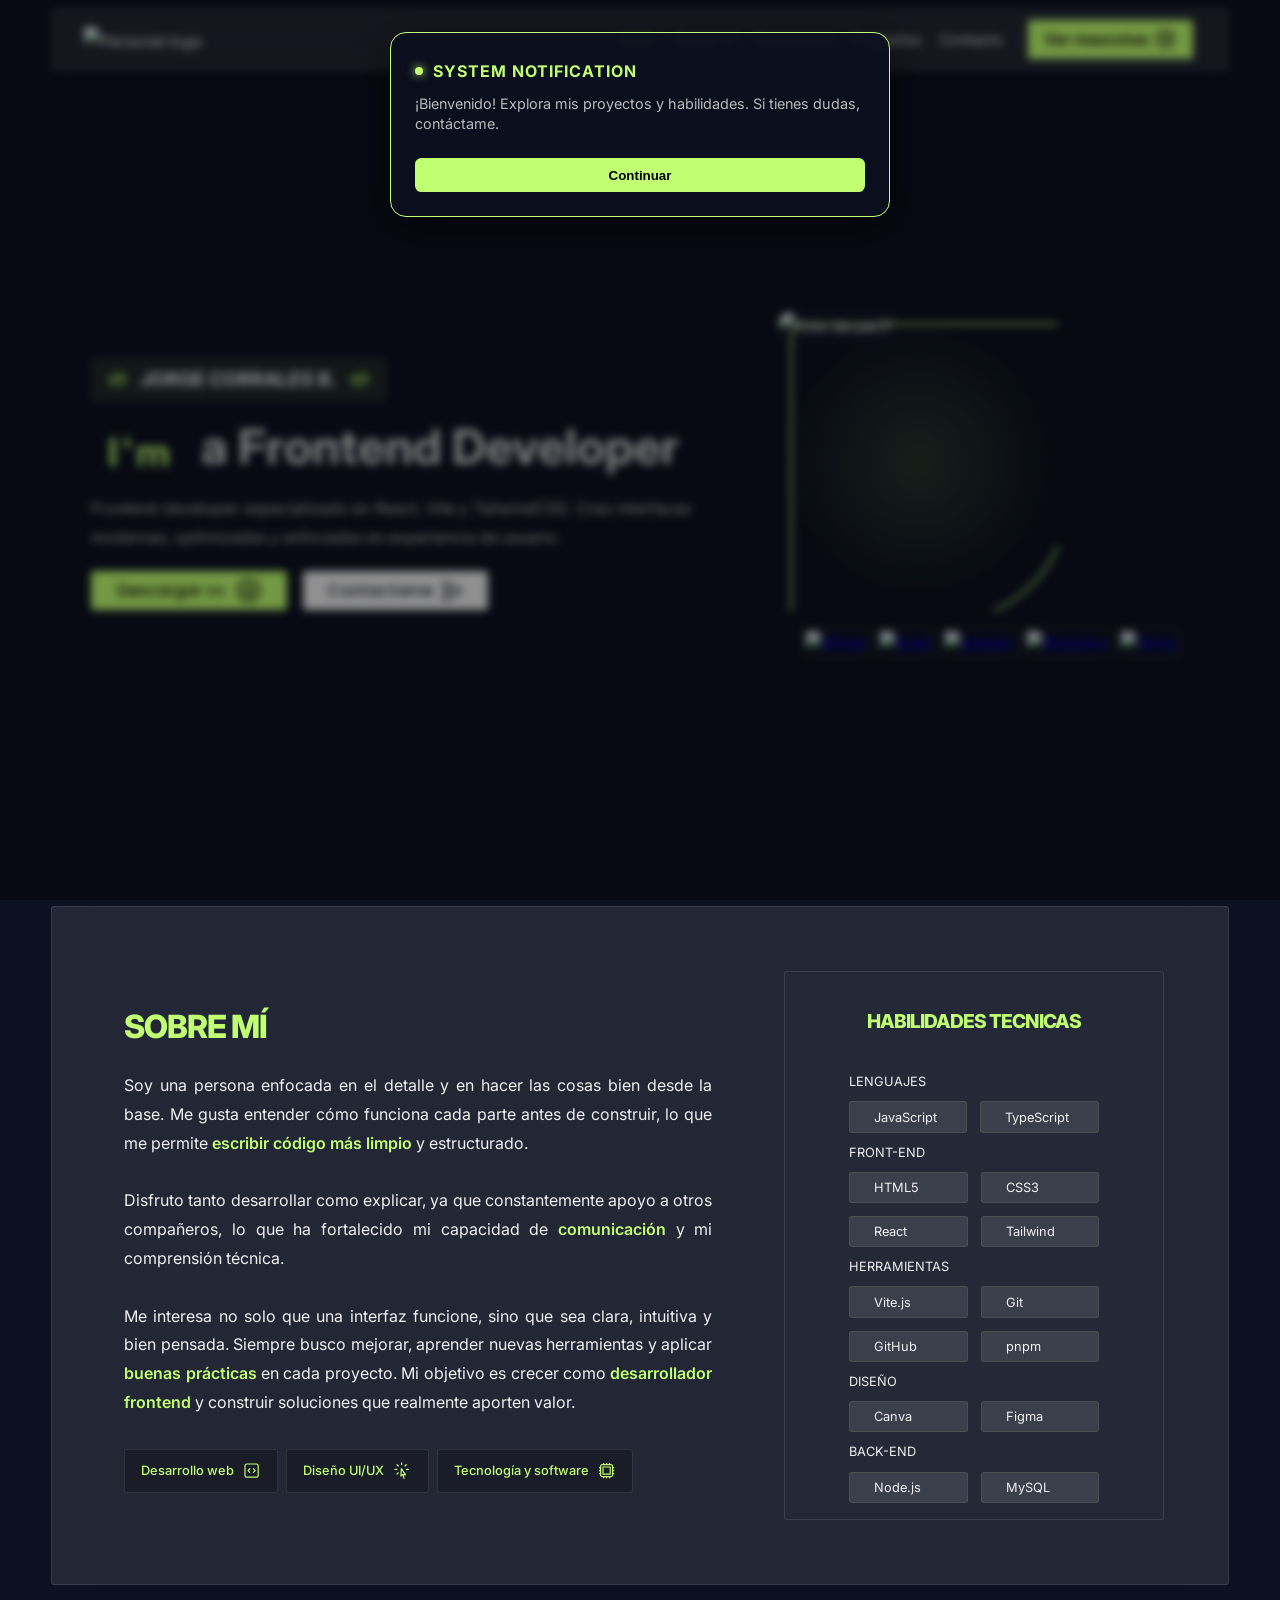
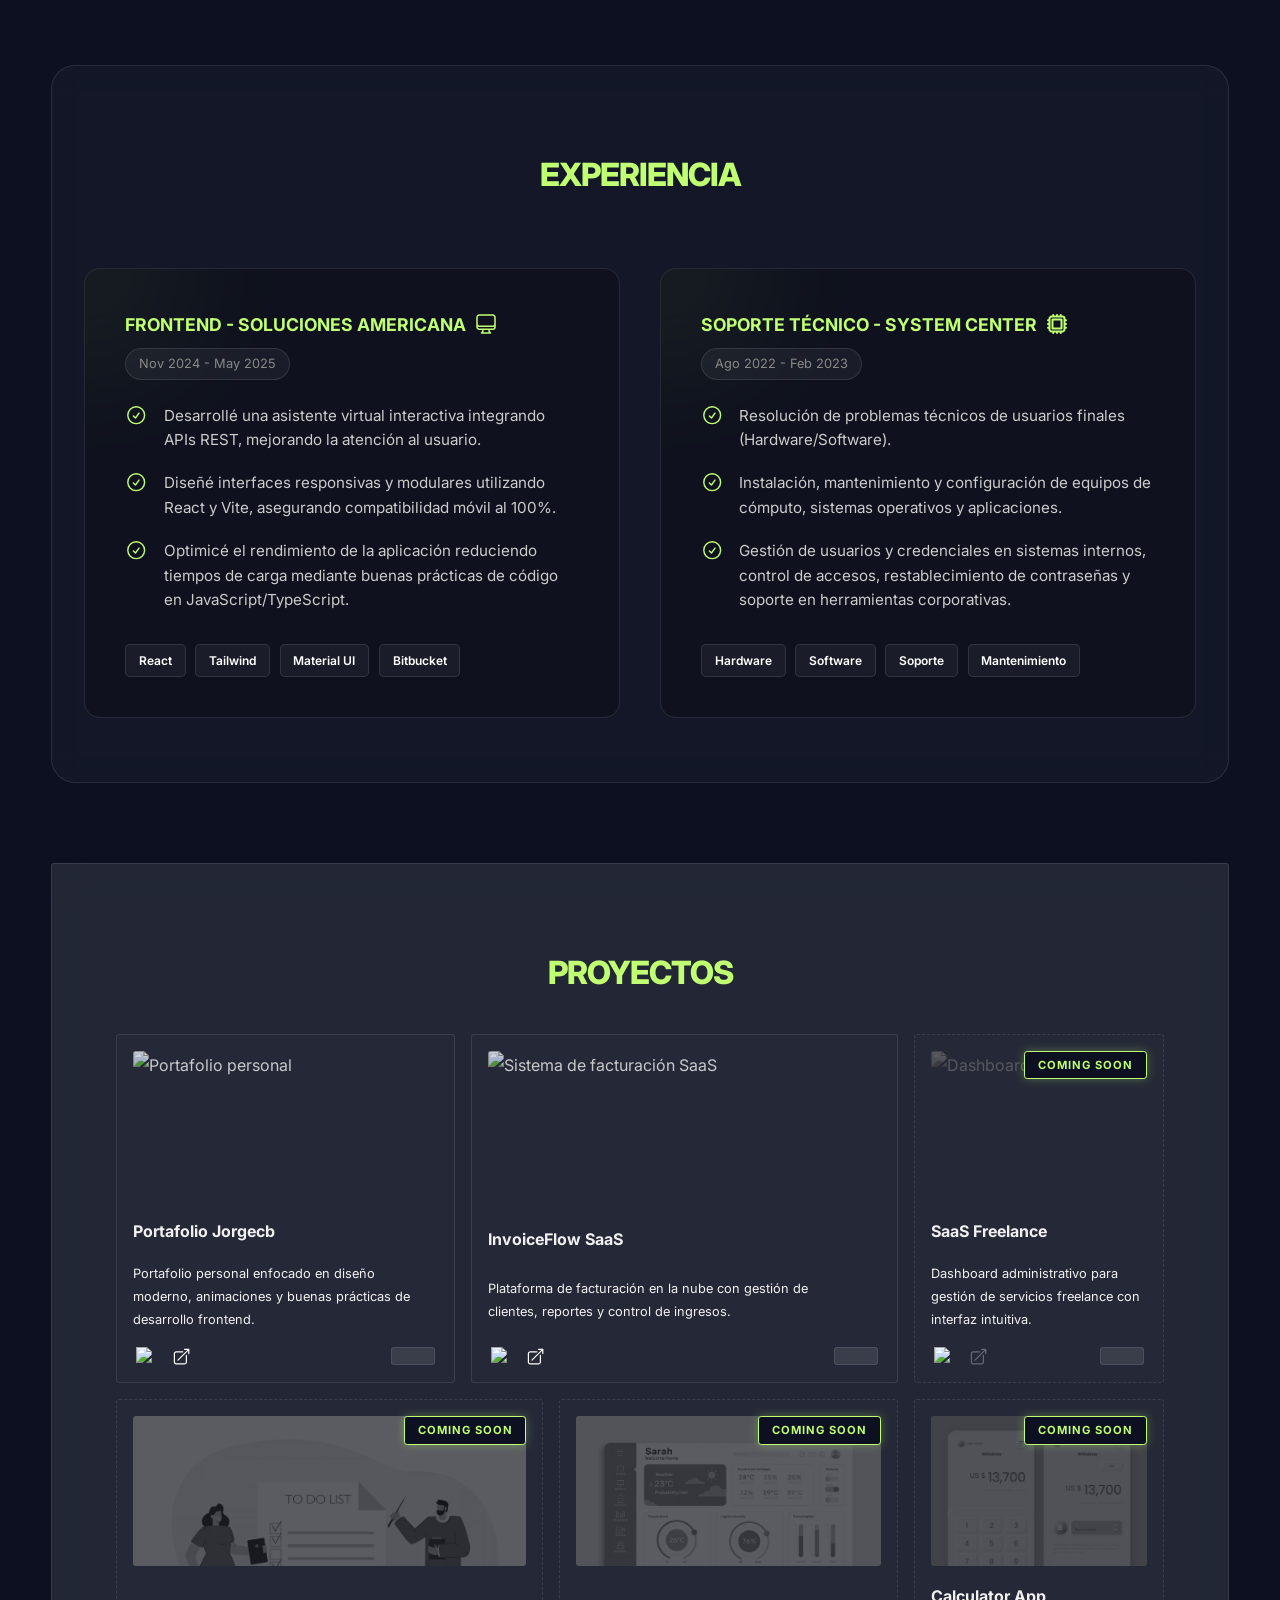
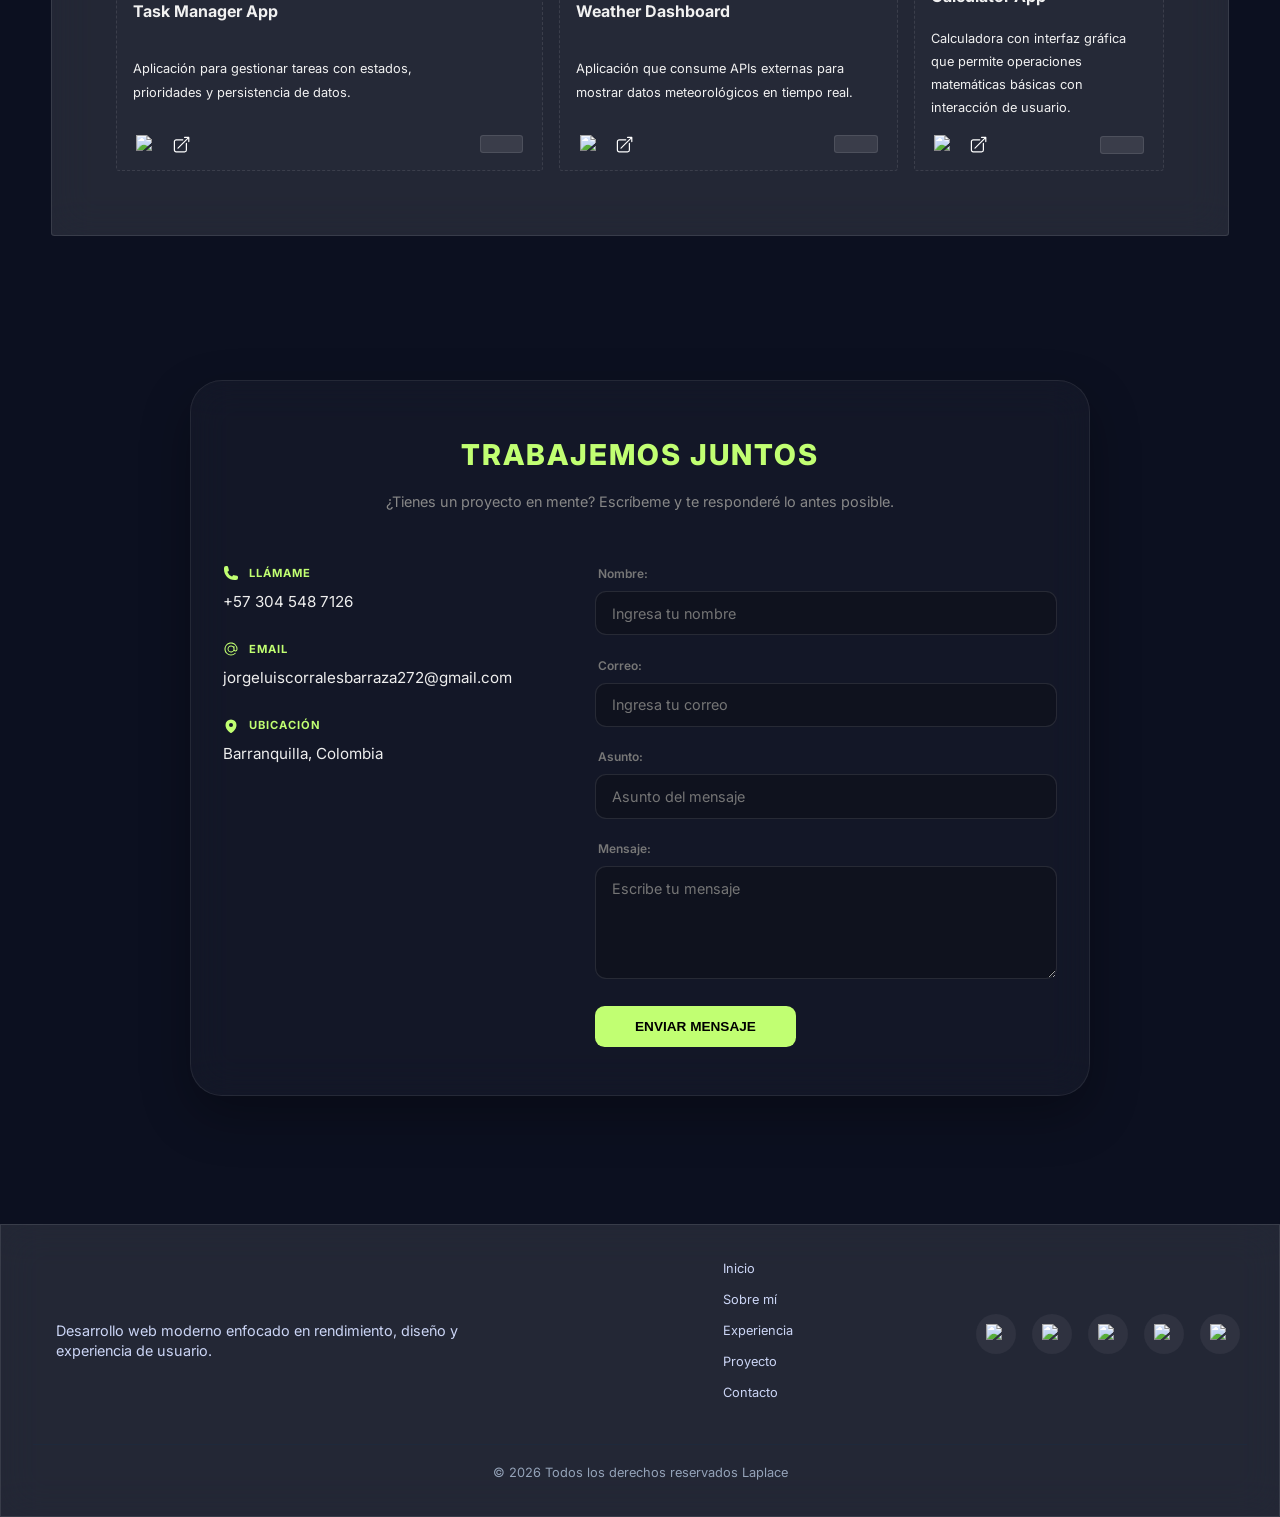
==== commit 90f9bd9e: "feat: finaliza el portafolio profesional con optimizaciones de rendimiento e interfaz de usuario res" ====
--- a/index.html
+++ b/index.html
@@ -3,7 +3,7 @@
   <head>
     <meta charset="UTF-8" />
     <meta name="viewport" content="width=device-width, initial-scale=1.0" />
-    <!-- FUENTES -->
+    <!-- FONTS -->
     <link rel="preconnect" href="https://fonts.googleapis.com" />
     <link rel="preconnect" href="https://fonts.gstatic.com" crossorigin />
     <link
@@ -15,17 +15,23 @@
       type="text/css"
       href="https://cdn.jsdelivr.net/gh/devicons/devicon@latest/devicon.min.css"
     />
-    <!-- ARCHIVOS DE ESTILOS -->
-    <link rel="stylesheet" href="/src/css/index.css" />
-    <link rel="stylesheet" href="/src/css/header.css" />
-    <link rel="stylesheet" href="/src/css/hero.css" />
-    <link rel="stylesheet" href="/src/css/about.css" />
-    <link rel="stylesheet" href="/src/css/skills.css" />
-    <link rel="stylesheet" href="/src/css/experience.css" />
-    <link rel="stylesheet" href="/src/css/contact.css" />
-    <link rel="stylesheet" href="/src/css/projects.css" />
-    <link rel="stylesheet" href="/src/css/footer.css" />
-    <!-- ICONOS -->
+    <!-- DEVELOPMENT MODE -->
+    <!--
+    <link rel="stylesheet" href="src/css/index.css" />
+    <link rel="stylesheet" href="src/css/header.css" />
+    <link rel="stylesheet" href="src/css/hero.css" />
+    <link rel="stylesheet" href="src/css/about.css" />
+    <link rel="stylesheet" href="src/css/skills.css" />
+    <link rel="stylesheet" href="src/css/experience.css" />
+    <link rel="stylesheet" href="src/css/contact.css" />
+    <link rel="stylesheet" href="src/css/projects.css" />
+    <link rel="stylesheet" href="src/css/footer.css" />
+     --->
+
+    <!-- PRODUCTION MODE -->
+    <link rel="stylesheet" href="style.min.css" />
+
+    <!-- ICONS -->
     <link
       rel="shortcut icon"
       href="public/icons/favicon.svg"
@@ -34,7 +40,21 @@
     <title>Portafolio | Jorgecb</title>
   </head>
   <body>
-    <!-- SECCION HEADER -->
+    <!-- WELCOME MODE -->
+    <div id="welcome-modal" class="modal-overlay">
+      <div class="modal-content notification-top">
+        <div class="modal-header">
+          <span class="pulse-icon"></span>
+          <h3>System Notification</h3>
+        </div>
+        <p>
+          ¡Bienvenido! Explora mis proyectos y habilidades. Si tienes dudas,
+          contáctame.
+        </p>
+        <button id="close-modal" class="modal-btn">Continuar</button>
+      </div>
+    </div>
+    <!-- HEADER SECTION -->
     <header class="header">
       <div class="header__container">
         <div class="logo">
@@ -43,12 +63,12 @@
         <div class="menu__hamburguer">
           <button class="open-menu">
             <svg
+              class="icon-menu"
               xmlns="http://www.w3.org/2000/svg"
               fill="none"
               viewBox="0 0 24 24"
               stroke-width="2"
               stroke="currentColor"
-              class="size-6"
             >
               <path
                 stroke-linecap="round"
@@ -56,24 +76,39 @@
                 d="M3.75 6.75h16.5M3.75 12h16.5m-16.5 5.25h16.5"
               />
             </svg>
+
+            <svg
+              class="icon-close"
+              xmlns="http://www.w3.org/2000/svg"
+              fill="none"
+              viewBox="0 0 24 24"
+              stroke-width="2"
+              stroke="currentColor"
+            >
+              <path
+                stroke-linecap="round"
+                stroke-linejoin="round"
+                d="M6 18 18 6M6 6l12 12"
+              />
+            </svg>
           </button>
         </div>
         <nav class="navbar" aria-label="Menú principal">
           <ul class="navbar__list">
             <li class="navbar__item">
-              <a class="navbar__link" href="#">Inicio</a>
+              <a class="navbar__link active" href="#hero">Inicio</a>
             </li>
             <li class="navbar__item">
-              <a class="navbar__link" href="#">Sobre mí</a>
+              <a class="navbar__link" href="#about">Sobre mí</a>
             </li>
             <li class="navbar__item">
-              <a class="navbar__link" href="#">Experiencia</a>
+              <a class="navbar__link" href="#experience">Experiencia</a>
             </li>
             <li class="navbar__item">
-              <a class="navbar__link" href="#">Proyectos</a>
+              <a class="navbar__link" href="#projects">Proyectos</a>
             </li>
             <li class="navbar__item">
-              <a class="navbar__link" href="#">Contacto</a>
+              <a class="navbar__link" href="#contact">Contacto</a>
             </li>
           </ul>
           <div class="cta__button">
@@ -98,19 +133,17 @@
         </nav>
       </div>
     </header>
-
-    <!--- FIN SECCION HEADER -->
-
-    <!-- SECCION PRINCIPAL -->
+    <!--- END OF HEADER SECTION -->
+
+    <!-- MAIN SECTION -->
     <main>
-      <!-- FONDO CON EFECTO DE PARTICULAS -->
+      <!-- PARTICLE EFFECT BACKGROUND -->
       <div class="bg-glows" aria-hidden="true">
         <div id="tsparticles"></div>
       </div>
       <!-- -------------- -->
-
-      <!-- SECCION HERO -->
-      <section class="hero__container">
+      <!-- HERO SECTION -->
+      <section class="hero__container" id="hero">
         <article class="hero__info">
           <p class="hero__info__name">
             <svg
@@ -189,7 +222,7 @@
         <article class="hero__content">
           <div class="hero__content__profile">
             <div class="profile__wrapper">
-              <img src="/public/img/FotoPerfil.webp" alt="Foto de perfil" />
+              <img src="public/img/FotoPerfil.webp" alt="Foto de perfil" />
             </div>
           </div>
           <div class="hero__content__list">
@@ -243,11 +276,12 @@
           </div>
         </article>
       </section>
-      <!-- FIN SECCIÓN HERO -->
-
+      <!-- END OF HERO SECTION -->
+
+      <!-- "SEPARATOR" SECTION TO VISUALLY DIVIDE THE OTHER SECTIONS -->
       <section class="separator">
-        <!-- SECCION SOBRE MÍ -->
-        <section class="about__container">
+        <!-- ABOUT ME SECTION -->
+        <section class="about__container" id="about">
           <section class="about__container__text">
             <article class="about__text">
               <h2>SOBRE MÍ</h2>
@@ -399,10 +433,10 @@
             </ul>
           </section>
         </section>
-        <!-- FIN SECCION SOBRE MÍ -->
-
-        <!-- SECCION EXPERIENCIA -->
-        <section class="experience__container">
+        <!-- END OF ABOUT ME SECTION -->
+
+        <!-- EXPERIENCE SECTION -->
+        <section class="experience__container" id="experience">
           <h2>EXPERIENCIA</h2>
           <section class="experience">
             <article class="experience__text">
@@ -577,10 +611,10 @@
             </article>
           </section>
         </section>
-        <!-- FIN SECCION EXPERIENCIA -->
-
-        <!-- SECCION PROYECTOS -->
-        <section class="project__container">
+        <!-- END OF EXPERIENCE SECTION -->
+
+        <!-- PROJECTS SECTION -->
+        <section class="project__container" id="projects">
           <h2>Proyectos</h2>
 
           <div class="project__list">
@@ -602,12 +636,17 @@
               <div class="project-wrapper">
                 <ul class="project__link">
                   <li>
-                    <a href="#"
+                    <a
+                      href="https://github.com/JorgeCb12/portfolioJorgeCb"
+                      target="_blank"
                       ><img src="public/icons/Github.svg" alt="GitHub"
                     /></a>
                   </li>
                   <li>
-                    <a href="#">
+                    <a
+                      href="https://portfolio-jorgecb.vercel.app/"
+                      target="_blank"
+                    >
                       <svg
                         xmlns="http://www.w3.org/2000/svg"
                         fill="none"
@@ -653,12 +692,16 @@
               <div class="project-wrapper">
                 <ul class="project__link">
                   <li>
-                    <a href="#"
+                    <a
+                      href="https://github.com/JorgeCb12/invoice-flow-landing"
+                      target="_blank"
                       ><img src="public/icons/Github.svg" alt="GitHub"
                     /></a>
                   </li>
                   <li>
-                    <a href="#"
+                    <a
+                      href="https://invoice-flow-landing.vercel.app/"
+                      target="_blank"
                       ><svg
                         xmlns="http://www.w3.org/2000/svg"
                         fill="none"
@@ -687,30 +730,34 @@
             </article>
 
             <!-- 3. SAAS FREELANCE -->
-            <article class="project__item">
+            <article class="project__item project__item--disabled">
               <div class="img__container">
+                <span class="project__badge">Coming Soon</span>
                 <img
                   src="public/img/dashboard.webp"
                   loading="lazy"
                   alt="Dashboard SaaS"
                 />
               </div>
-
               <h3>SaaS Freelance</h3>
               <p>
                 Dashboard administrativo para gestión de servicios freelance con
-                interfaz intuitiva y análisis de datos.
+                interfaz intuitiva.
               </p>
               <div class="project-wrapper">
                 <ul class="project__link">
                   <li>
-                    <a href="#"
+                    <a href="#" aria-label="GitHub"
                       ><img src="public/icons/Github.svg" alt="GitHub"
                     /></a>
                   </li>
                   <li>
-                    <a href="#"
-                      ><svg
+                    <a
+                      href="javascript:void(0)"
+                      class="link-disabled"
+                      aria-label="Demo coming soon"
+                    >
+                      <svg
                         xmlns="http://www.w3.org/2000/svg"
                         fill="none"
                         viewBox="0 0 24 24"
@@ -727,8 +774,6 @@
                     </a>
                   </li>
                 </ul>
-
-                <!-- TECNOLOGÍAS -->
                 <div class="project__tech">
                   <i class="devicon-react-original colored"></i>
                   <i class="devicon-tailwindcss-original colored"></i>
@@ -737,9 +782,12 @@
               </div>
             </article>
 
+            <!-- REPLICA LO MISMO PARA EL 4, 5 y 6 agregando la clase 'project__item--disabled' y el span 'project__badge' -->
+
             <!-- 4. TASK MANAGER -->
-            <article class="project__item">
+            <article class="project__item project__item--disabled">
               <div class="img__container">
+                <span class="project__badge">Coming Soon</span>
                 <img
                   src="public/img/TaskManagerApp.webp"
                   alt="Gestor de tareas"
@@ -789,8 +837,9 @@
             </article>
 
             <!-- 5. WEATHER DASHBOARD -->
-            <article class="project__item">
+            <article class="project__item project__item--disabled">
               <div class="img__container">
+                <span class="project__badge">Coming Soon</span>
                 <img
                   src="public/img/WeatherDashboard.webp"
                   alt="Dashboard del clima"
@@ -840,8 +889,9 @@
             </article>
 
             <!-- 6. CALCULADORA -->
-            <article class="project__item">
+            <article class="project__item project__item--disabled">
               <div class="img__container">
+                <span class="project__badge">Coming Soon</span>
                 <img
                   src="public/img/calculatorApp.webp"
                   alt="Calculadora en Python"
@@ -891,10 +941,10 @@
             </article>
           </div>
         </section>
-        <!-- FIN SECCION PROYECTOS -->
-
-        <!-- SECCION CONTACTO -->
-        <section class="contact" id="contacto">
+        <!-- END OF PROJECTS SECTION -->
+
+        <!-- CONTACT SECTION -->
+        <section class="contact" id="contact">
           <div class="contact__container">
             <h2 class="contact__title">Trabajemos juntos</h2>
             <p class="contact__description">
@@ -1017,10 +1067,11 @@
             </div>
           </div>
         </section>
-        <!-- FIN SECCION CONTACTO -->
+        <!-- END OF CONTACT SECTION -->
       </section>
     </main>
 
+    <!-- END OF FOOTER SECTION -->
     <footer class="footer">
       <div class="footer__container">
         <div class="footer__brand">
@@ -1082,11 +1133,14 @@
         <p class="footer__copy">© 2026 Todos los derechos reservados Laplace</p>
       </div>
     </footer>
-
-    <!-- SECCION PARTICULAS JS -->
+    <!-- END OF FOOTER SECTION -->
+
+    <!-- END OF PARTICLE EFFECT SECTION -->
     <script src="https://cdn.jsdelivr.net/npm/tsparticles@2/tsparticles.bundle.min.js"></script>
-    <script src="/js/particles.js"></script>
-    <script src="/js/app.js"></script>
-    <!-- FIN SECCION PARTICULAS JS -->
+    <script src="js/particles.js"></script>
+    <!-- END OF PARTICLE EFFECT SECTION -->
+
+    <!-- Script for menu logic and other interactions -->
+    <script src="js/app.js"></script>
   </body>
 </html>
--- a/src/css/index.css
+++ b/src/css/index.css
@@ -1,3 +1,9 @@
+/* Global styles and CSS variables for the project */
+html {
+  scroll-behavior: smooth;
+}
+
+/* Color and typography variables to maintain design consistency */
 :root {
   --color-primary: #f1f1f1;
   --color-secondary: #c1ff72;
@@ -10,12 +16,14 @@
   --font-heading: "Poppins", sans-serif;
 }
 
+/* Reset of margins, padding and box-sizing for all elements */
 * {
   margin: 0;
   padding: 0;
   box-sizing: border-box;
 }
 
+/* Base styles for the document body, including typography, colors and background */
 body {
   color: var(--color-primary);
   font-family: var(--font-primary);
@@ -25,6 +33,9 @@
   overflow-x: hidden;
   position: relative;
 }
+
+/* background particles with negative z-index so they don't interfere with the main content */
+
 #tsparticles {
   position: fixed;
   top: 0;
@@ -34,6 +45,8 @@
   z-index: -1;
 }
 
+/* Styles for the "separator" that visually divides the site sections */
+
 .separator {
   display: flex;
   align-items: stretch;
@@ -41,3 +54,104 @@
   flex-direction: column;
   gap: 5rem;
 }
+
+/* Styles for the welcome modal, including the overlay, content and animations */
+.modal-overlay {
+  position: fixed;
+  inset: 0;
+  background: rgba(0, 0, 0, 0.4);
+  backdrop-filter: blur(4px);
+  display: flex;
+  justify-content: center;
+  align-items: flex-start;
+  padding-top: 2rem;
+  z-index: 9999;
+  transition: all 0.5s ease;
+}
+
+.modal-content.notification-top {
+  width: 92%;
+  max-width: 500px;
+  background: rgba(12, 16, 32, 0.9);
+  border: 1px solid var(--color-secondary);
+  backdrop-filter: blur(20px);
+  padding: 1.5rem;
+  border-radius: 1rem;
+  box-shadow: 0 10px 40px rgba(0, 0, 0, 0.5);
+
+  animation: slideDown 0.6s cubic-bezier(0.23, 1, 0.32, 1);
+}
+
+@keyframes slideDown {
+  from {
+    transform: translateY(-50px);
+    opacity: 0;
+  }
+  to {
+    transform: translateY(0);
+    opacity: 1;
+  }
+}
+
+.modal-header {
+  display: flex;
+  align-items: center;
+  gap: 10px;
+  margin-bottom: 0.5rem;
+}
+
+.modal-header h3 {
+  font-size: 1rem;
+  color: var(--color-secondary);
+  text-transform: uppercase;
+  letter-spacing: 1px;
+}
+
+.pulse-icon {
+  width: 8px;
+  height: 8px;
+  background-color: var(--color-secondary);
+  border-radius: 50%;
+  box-shadow: 0 0 10px var(--color-secondary);
+  animation: pulse 1.5s infinite;
+}
+
+@keyframes pulse {
+  0% {
+    transform: scale(1);
+    opacity: 1;
+  }
+  50% {
+    transform: scale(1.5);
+    opacity: 0.5;
+  }
+  100% {
+    transform: scale(1);
+    opacity: 1;
+  }
+}
+
+.modal-content p {
+  color: #bbb;
+  font-size: 0.9rem;
+  margin-bottom: 1.5rem;
+  line-height: 1.4;
+}
+
+.modal-btn {
+  width: 100%;
+  background: var(--color-secondary);
+  color: #000;
+  border: none;
+  padding: 0.6rem;
+  border-radius: 0.4rem;
+  font-weight: 600;
+  cursor: pointer;
+  transition: 0.3s;
+}
+
+.modal-hidden {
+  opacity: 0;
+  visibility: hidden;
+  transform: scale(0.95);
+}
--- a/src/css/header.css
+++ b/src/css/header.css
@@ -1,3 +1,5 @@
+/* Header Styles */
+
 .header {
   padding: 0.5rem 0;
   position: sticky;
@@ -30,6 +32,7 @@
   height: 1.5rem;
   width: auto;
 }
+
 .navbar {
   display: flex;
   justify-content: space-between;
@@ -37,15 +40,22 @@
   gap: 1rem;
   padding: 0.2rem;
 }
+
 .navbar__list {
   display: flex;
   list-style: none;
   gap: 0.4rem;
   padding: 0 0.2rem;
 }
+
 .navbar__item {
   padding: 0 0.4rem;
 }
+.navbar__link.active {
+  color: var(--color-secondary);
+  font-weight: 600;
+}
+
 .navbar__link {
   position: relative;
   text-decoration: none;
@@ -66,10 +76,12 @@
   transition: all 0.3s ease;
   transform: translateX(-50%);
 }
+
 .navbar__link:hover::after {
   width: 100%;
 }
 
+/* Call to Action Buttons */
 .cta__button a,
 .cta__button__back a {
   display: inline-flex;
@@ -100,13 +112,33 @@
   transform: translateX(-4px);
 }
 
+/* Mobile Menu */
 .menu__hamburguer {
   display: none;
 }
+
 .close__menu {
   display: none;
 }
 
+.open-menu svg {
+  width: 2rem;
+  height: 2rem;
+}
+
+.icon-close {
+  display: none;
+}
+
+.open-menu.active .icon-menu {
+  display: none;
+}
+
+.open-menu.active .icon-close {
+  display: block;
+}
+
+/* Responsive Styles */
 @media (max-width: 1024px) {
   .header__container {
     flex-direction: row;
@@ -129,61 +161,93 @@
   .cta__button__back a {
     padding: 0.2rem 0.8rem;
     font-size: 0.9rem;
-  }
-}
+    margin-bottom: 1rem;
+  }
+}
+
+/* Mobile Menu Styles */
 
 @media (max-width: 768px) {
   .header__container {
     padding: 0.5rem 1rem;
   }
+
   .logo img {
     height: 1.2rem;
   }
+
   .navbar {
     display: flex;
     flex-direction: column;
-    justify-content: flex-start;
-    padding: 2rem 0.2rem;
+    justify-content: center;
     align-items: center;
+    background: rgba(12, 16, 32, 0.98);
+    backdrop-filter: blur(15px);
+    -webkit-backdrop-filter: blur(15px);
+    position: absolute;
+    top: 100%;
+    left: 0;
+    width: 100%;
+    height: auto;
+    padding: 3rem 0;
+    border-bottom: 2px solid var(--color-secondary);
+    border-bottom-left-radius: 1.5rem;
+    border-bottom-right-radius: 1.5rem;
     opacity: 0;
     visibility: hidden;
+    transform: translateY(-20px);
+    transition: all 0.4s cubic-bezier(0.4, 0, 0.2, 1);
     pointer-events: none;
-    transition: 0.3s;
-    position: absolute;
-    top: 3rem;
-    left: 0;
-    width: 100%;
-    height: 100vh;
-    background: rgba(0, 0, 0, 0.9);
-  }
+    z-index: -1;
+  }
+
   .navbar.active {
     opacity: 1;
     visibility: visible;
+    transform: translateY(0);
     pointer-events: auto;
   }
+
   .navbar__list {
     display: flex;
     flex-direction: column;
     align-items: center;
-    justify-content: center;
-    gap: 1rem;
+    gap: 2rem;
+  }
+
+  .navbar__link {
+    font-size: 0.8rem;
+    font-weight: 500;
+    color: #fff;
+    text-transform: uppercase;
+    letter-spacing: 2px;
+    transition: color 0.3s ease;
+  }
+
+  .navbar__link:hover {
+    color: var(--color-secondary);
+  }
+
+  .cta__button {
+    margin-top: 1rem;
   }
 
   .menu__hamburguer {
     display: block;
   }
+
   .menu__hamburguer button {
     display: flex;
-    flex-direction: column;
-    justify-content: space-around;
+    align-items: center;
+    justify-content: center;
     width: 2rem;
     height: 2rem;
     background: transparent;
     border: none;
     cursor: pointer;
-    padding: 0;
     color: #fff;
   }
+
   .close__menu {
     display: block;
   }
--- a/src/css/hero.css
+++ b/src/css/hero.css
@@ -1,3 +1,5 @@
+/* Styles for the Hero section */
+
 .hero__container {
   display: flex;
   justify-content: space-around;
@@ -5,22 +7,7 @@
   max-width: 1200px;
   margin: 0 auto;
   min-height: calc(100vh - 73px);
-}
-.bg-glows {
-  position: absolute;
-  top: 0;
-  left: 0;
-  width: 100%;
-  height: 100%;
-  z-index: -1;
-  pointer-events: none;
-}
-
-.glow {
-  position: absolute;
-  border-radius: 50%;
-  filter: blur(100px);
-  opacity: 0.9;
+  scroll-margin-top: 80px;
 }
 
 .hero__info {
@@ -87,7 +74,7 @@
   background: var(--color-secondary);
   border: none;
   border-radius: 0.2rem;
-  font-size: 0.95rem;
+  font-size: 1rem;
   font-family: var(--font-heading);
   font-weight: 500;
   cursor: pointer;
@@ -98,6 +85,8 @@
   transition: 0.3s;
   animation: mover 1s infinite alternate ease-in-out;
 }
+
+/* Animation for the download icon */
 @keyframes mover {
   from {
     transform: translateY(0);
@@ -116,7 +105,7 @@
   border: none;
   color: var(--color-background);
   border-radius: 0.2rem;
-  font-size: 0.85rem;
+  font-size: 1rem;
   font-weight: 500;
   font-family: var(--font-heading);
 }
@@ -239,6 +228,8 @@
   transform: scale(1.1);
 }
 
+/* Responsiveness */
+
 @media (max-width: 1024px) {
   .hero__container {
     min-height: 60vh;
@@ -275,27 +266,25 @@
   }
   .btn__cta__contact {
     padding: 0.5rem 1.2rem;
-    font-size: 0.75rem;
+    font-size: 0.85rem;
   }
   .btn__cta__contact svg {
     width: 1rem;
     height: 1rem;
   }
-  .hero__content__profile {
-    padding: 10px;
-  }
   .profile__wrapper {
     width: 250px;
     height: 280px;
   }
 }
+
+/* Tablets and large phones */
 
 @media (max-width: 768px) {
   .hero__container {
     flex-direction: column-reverse;
     justify-content: center;
     align-items: center;
-    gap: 2rem;
     padding: 0 1rem;
   }
   .hero__info {
@@ -303,7 +292,10 @@
     text-align: center;
   }
   .hero__info h1 {
-    font-size: 1.5rem;
+    font-size: 1.4rem;
+  }
+  .badge-tech {
+    font-size: 1.4rem;
   }
   .hero__info__name {
     font-size: 1rem;
@@ -312,11 +304,19 @@
   .hero__info__description {
     display: none;
   }
-  .badge-tech {
-    font-size: 2rem;
-  }
-}
-
-/* Celulares pequeños */
-@media (max-width: 480px) {
-}
+
+  .hero__content__profile {
+    margin: 1rem 0;
+  }
+  .profile__wrapper {
+    width: 220px;
+    height: 250px;
+  }
+  .btn__cta {
+    flex-direction: column;
+    gap: 0.6rem;
+  }
+  .btn__cta__contact {
+    display: none;
+  }
+}
--- a/src/css/about.css
+++ b/src/css/about.css
@@ -1,3 +1,5 @@
+/* Styles for the "About Me" section */
+
 .about__container {
   display: flex;
   justify-content: center;
@@ -23,8 +25,13 @@
   gap: 1rem;
 }
 .about__text h2 {
+  text-align: left;
+  font-size: 2rem;
+  font-weight: 800;
+  color: var(--color-secondary);
+  text-transform: uppercase;
+  letter-spacing: -1px;
   padding: 1rem 0;
-  font-size: 2rem;
 }
 
 .about__text p {
@@ -87,8 +94,13 @@
   border: 1px solid rgba(255, 255, 255, 0.095);
 }
 .skills__container h2 {
-  font-size: 1.4rem;
   text-align: left;
+  font-size: 1.2rem;
+  font-weight: 800;
+  color: var(--color-secondary);
+  text-transform: uppercase;
+  letter-spacing: -1px;
+  padding: 1rem 0;
 }
 
 .skills__container__list {
@@ -205,6 +217,7 @@
   border: 1px solid rgba(0, 127, 255, 0.98);
 }
 
+/* Responsive styles for the "About Me" section */
 @media (max-width: 1024px) {
   .about__container {
     flex-direction: column;
@@ -229,14 +242,15 @@
     padding: 0.5rem 3rem;
   }
   .skills__container__list i {
-  font-size: 1.2rem;
-}
+    font-size: 1.2rem;
+  }
 
   .skills__container__list span {
     font-size: 1rem;
   }
 }
 
+/* Mobile styles for the "About Me" section */
 @media (max-width: 768px) {
   .skills__container {
     max-width: 400px;
@@ -246,14 +260,25 @@
     padding: 0.2rem 1rem;
   }
   .skills__container__list i {
-  font-size: 1rem;
-}
-.skills__container h2 {
-  font-size: 1rem;
-  text-align: left;
-}
-.about__container__text {
+    font-size: 1rem;
+  }
+  .skills__container h2 {
+    font-size: 1rem;
+    text-align: left;
+  }
+  .about__container__text {
     text-align: center;
     padding: 0.3rem;
   }
-}
+  .about__text h2 {
+    font-size: 1.5rem;
+    text-align: center;
+  }
+  .about__text p {
+    font-size: 0.8rem;
+  }
+  .about__list__item {
+    font-size: 0.7rem;
+    padding: 0.4rem 0.8rem;
+  }
+}
--- a/src/css/experience.css
+++ b/src/css/experience.css
@@ -1,122 +1,177 @@
+/* Styles for the "Experience" section */
+
 .experience__container {
-  display: flex;
-  flex-direction: column;
-  justify-content: space-between;
   width: 92%;
-  align-items: center;
   max-width: 1200px;
   margin: 0 auto;
-  padding: 4rem 1rem;
-  gap: 1rem;
-  background: rgba(255, 255, 255, 0.098);
-  backdrop-filter: blur(20px);
-  -webkit-backdrop-filter: blur(20px);
+  padding: 4rem 2rem;
+  background: rgba(255, 255, 255, 0.03);
+  backdrop-filter: blur(15px);
   border: 1px solid rgba(255, 255, 255, 0.1);
-  border-radius: 0.2rem;
+  border-radius: 1.5rem;
+}
+
+.experience__container h2 {
+  text-align: center;
+  font-size: 2rem;
+  font-weight: 800;
+  color: var(--color-secondary);
+  text-transform: uppercase;
+  letter-spacing: -1px;
+  padding: 1rem 0;
 }
 
 .experience {
   display: grid;
   grid-template-columns: repeat(2, 1fr);
-  gap: 2rem;
-  padding: 2rem 3rem;
-  align-items: stretch;
-  grid-auto-rows: 1fr;
+  gap: 2.5rem;
+  margin-top: 3rem;
 }
+
 .experience__text {
+  position: relative;
   display: flex;
   flex-direction: column;
-  justify-content: space-between;
-  align-items: flex-start;
-  gap: 1rem;
-  background: linear-gradient(
-    135deg,
-    #c1ff7230 0%,
-    #eaffc740 40%,
-    #ffffff20 100%
-  );
-  border: 1px solid rgba(255, 255, 255, 0.05);
-  border-radius: 0.2rem;
-  padding: 2rem;
+  background: rgba(0, 0, 0, 0.2);
+  border: 1px solid rgba(255, 255, 255, 0.1);
+  border-radius: 1rem;
+  padding: 2.5rem;
+  transition: all 0.4s cubic-bezier(0.175, 0.885, 0.32, 1.275);
+  overflow: hidden;
+}
+
+.experience__text::before {
+  content: "";
+  position: absolute;
+  top: -50px;
+  left: -50px;
+  width: 100px;
+  height: 100px;
+  background: var(--color-secondary);
+  filter: blur(80px);
+  opacity: 0.2;
+  transition: 0.4s;
+}
+
+.experience__text:hover {
+  transform: translateY(-10px);
+  border-color: var(--color-secondary);
+  box-shadow: 0 20px 40px rgba(0, 0, 0, 0.4);
+  background: rgba(0, 0, 0, 0.3);
+}
+
+.experience__text:hover::before {
+  opacity: 0.5;
 }
 
 .experience__text__title {
-  display: flex;
-  flex-direction: column;
-  justify-content: flex-start;
-  align-items: flex-start;
-  gap: 0.5rem;
-  padding: 1rem 0;
-}
-.experience__text__title h3 {
-  display: inline-flex;
-  align-items: center;
-  gap: 0.8rem;
-  font-size: 1rem;
-  padding: 0.5rem 0;
-  color: var(--color-secondary);
-
-  text-align: left;
+  margin-bottom: 1.5rem;
 }
 .experience__text__title svg {
-  width: 1.8rem;
-  color: #fff;
+  color: var(--color-secondary);
+  width: 1.5rem;
+  height: 1.5rem;
 }
+
+.experience__text__title h3 {
+  color: var(--color-secondary);
+  font-size: 1.1rem;
+  font-weight: 700;
+  display: flex;
+  align-items: center;
+  gap: 0.5rem;
+  margin-bottom: 0.5rem;
+}
+
 .experience__text__title span {
+  display: inline-block;
   font-size: 0.8rem;
-  color: #eee;
-  font-style: italic;
-  background: rgba(193, 255, 114, 0.1);
-  width: fit-content;
-  padding: 0.2rem 1rem;
-  border-radius: 0.2rem;
-  border: 1px solid rgba(193, 255, 114, 0.2);
+  color: #888;
+  border: 1px solid rgba(255, 255, 255, 0.1);
+  padding: 0.2rem 0.8rem;
+  border-radius: 2rem;
+  background: rgba(255, 255, 255, 0.05);
 }
 
 .experience__text__description {
   display: flex;
   flex-direction: column;
-  justify-content: flex-start;
-  align-items: flex-start;
-  gap: 1rem;
-  text-align: justify;
-  margin-bottom: 1rem;
+  gap: 1.2rem;
+  margin-bottom: 2rem;
 }
-.experience__text__description svg {
-  width: 1.5rem;
-  height: 1.5rem;
-  flex-shrink: 0;
-  color: var(--color-secondary);
-  margin-top: 0.1rem;
-}
+
 .experience__text__description p {
   display: flex;
-  align-items: flex-start;
   gap: 1rem;
-  font-size: 0.9rem;
+  font-size: 0.95rem;
   color: #ccc;
-  line-height: 1.4;
+  line-height: 1.6;
+  text-align: left;
+}
+
+.experience__text__description svg {
+  color: var(--color-secondary);
+  width: 1.4rem;
+  height: 1.4rem;
+  flex-shrink: 0;
 }
 
 .experience__text__list {
   display: flex;
-  gap: 0.5rem;
+  flex-wrap: wrap;
+  gap: 0.6rem;
   list-style: none;
-}
-.experience__text__list li {
-  font-size: 0.7rem;
-  background: rgba(255, 255, 255, 0.095);
-  padding: 0.2rem 0.8rem;
-  border-radius: 0.2rem;
-  border: 1px solid rgba(255, 255, 255, 0.1);
+  margin-top: auto;
 }
 
+.experience__text__list li {
+  font-size: 0.75rem;
+  font-weight: 600;
+  color: #fff;
+  background: rgba(255, 255, 255, 0.05);
+  padding: 0.3rem 0.8rem;
+  border-radius: 0.3rem;
+  border: 1px solid rgba(255, 255, 255, 0.1);
+  transition: 0.3s;
+}
+
+.experience__text__list li:hover {
+  border-color: var(--color-secondary);
+  background: rgba(193, 255, 114, 0.1);
+}
+
+/* Responsive adjustments */
 @media (max-width: 1024px) {
+  .experience {
+    grid-template-columns: 1fr;
+    padding: 1rem;
+  }
+}
+/* Mobile adjustments */
+@media (max-width: 768px) {
   .experience__container {
-    padding: 2rem 1rem;
+    padding: 2rem 0.2rem;
   }
   .experience {
-    grid-template-columns: 1fr;
-    gap: 2rem;
+    margin-top: 0.5rem;
+  }
+  .experience__container h2 {
+    font-size: 1.5rem;
+    text-align: center;
+  }
+
+  .experience__text {
+    padding: 1.5rem;
+  }
+  .experience__text__title h3 {
+    font-size: 0.7rem;
+  }
+  .experience__text__title svg {
+    width: 1.2rem;
+    height: 1.2rem;
+  }
+
+  .experience__text__description p {
+    font-size: 0.8rem;
   }
 }
--- a/src/css/contact.css
+++ b/src/css/contact.css
@@ -1,157 +1,151 @@
+/* --- STYLES CONTACT SECTION --- */
 .contact {
   width: 92%;
-  max-width: 1200px;
-  margin: 0 auto;
-  padding: 4rem;
-  gap: 4rem;
-  background: rgba(255, 255, 255, 0.098);
+  max-width: 900px;
+  margin: 4rem auto 6rem;
+  padding: 3rem 2rem;
+  background: rgba(255, 255, 255, 0.03);
   backdrop-filter: blur(20px);
   -webkit-backdrop-filter: blur(20px);
-  border: 1px solid rgba(255, 255, 255, 0.1);
-  border-radius: 0.2rem;
+  border: 1px solid rgba(255, 255, 255, 0.08);
+  border-radius: 2rem;
+  box-shadow: 0 20px 50px rgba(0, 0, 0, 0.3);
 }
+
 .contact__title {
   text-align: center;
-  padding: 1rem 0;
+  font-size: 1.8rem;
+  font-weight: 800;
+  color: var(--color-secondary);
+  text-transform: uppercase;
+  letter-spacing: 2px;
+  margin-bottom: 0.5rem;
 }
+
 .contact__description {
   text-align: center;
-  padding: 0.5rem 0;
-}
-.contact__container {
-  display: flex;
-  flex-direction: column;
-  justify-content: center;
+  color: #888;
+  font-size: 0.9rem;
+  margin-bottom: 3rem;
 }
 
 .contact__content {
   display: flex;
+  gap: 4rem;
   justify-content: center;
-  padding: 2rem;
 }
+
 .contact__info {
+  flex: 1;
   display: flex;
   flex-direction: column;
-  justify-content: space-around;
-  background: rgba(255, 255, 255, 0.098);
-  backdrop-filter: blur(20px);
-  -webkit-backdrop-filter: blur(20px);
-  border: 1px solid rgba(255, 255, 255, 0.1);
-  padding: 1rem;
+  gap: 1.5rem;
 }
 
 .contact__item {
   display: flex;
   flex-direction: column;
-  padding: 1rem;
-  border-bottom: 1px solid #ccc;
+  gap: 0.3rem;
 }
 
-.contact__item:last-child {
-  border-bottom: none;
-}
 .contact__item span {
   display: inline-flex;
   align-items: center;
-  gap: 0.5rem;
-  color: #fff;
-  font-weight: 900;
+  gap: 0.6rem;
+  color: var(--color-secondary);
+  font-size: 0.7rem;
+  font-weight: 700;
+  letter-spacing: 1px;
 }
+
 .contact__item span svg {
   width: 1rem;
+  height: 1rem;
 }
-.contact__item a {
-  text-decoration: none;
-  color: #ccc;
-  font-style: italic;
-}
+
+.contact__item a,
 .contact__item p {
   text-decoration: none;
-  color: #ccc;
-  font-style: italic;
+  color: #eee;
+  font-size: 0.95rem;
+  font-weight: 400;
+  transition: color 0.3s ease;
 }
+
+.contact__item a:hover {
+  color: var(--color-secondary);
+}
+
 .contact__form {
+  flex: 1.5;
   display: flex;
   flex-direction: column;
-  gap: 1rem;
-  width: 500px;
-  padding: 2rem;
-  border: 1px solid rgba(255, 255, 255, 0.1);
+  gap: 1.2rem;
 }
 
 .contact__field {
   display: flex;
   flex-direction: column;
+  gap: 0.4rem;
 }
+
 .contact__field label {
-  font-size: 1rem;
+  font-size: 0.75rem;
+  font-weight: 600;
+  color: #777;
+  padding-left: 0.2rem;
+}
+
+.contact__field input,
+.contact__field textarea {
+  padding: 0.8rem 1rem;
+  border-radius: 0.7rem;
+  border: 1px solid rgba(255, 255, 255, 0.1);
+  background: rgba(0, 0, 0, 0.2);
   color: #fff;
-  font-weight: 400;
-  padding: 0.2rem 0;
-  margin-bottom: 0.5rem;
+  font-family: inherit;
+  font-size: 0.9rem;
+  transition: all 0.3s ease;
 }
-.contact__field input {
-  padding: 0.8rem;
-  border-radius: 0.2rem;
-  border: 1px solid rgba(255, 255, 255, 0.1);
-  width: 100%;
-  background: transparent;
-}
-.contact__field input:focus {
-  outline: none;
-  color: #fff;
-}
-.contact__field textarea {
-  padding: 0.7rem;
-  border-radius: 0.2rem;
-  border: 1px solid rgba(255, 255, 255, 0.1);
-  width: 100%;
-  background: transparent;
-}
+
+.contact__field input:focus,
 .contact__field textarea:focus {
   outline: none;
-  color: #fff;
-}
-.contact__button {
-  padding: 1rem 2rem;
-  font-size: 1rem;
-  font-weight: 400;
-  border-radius: 0.2rem;
-  color: #000;
-  border: 1px solid rgba(0, 0, 0, 0.5);
+  border-color: var(--color-secondary);
+  background: rgba(255, 255, 255, 0.05);
+  box-shadow: 0 0 15px rgba(193, 255, 114, 0.1);
 }
 
-@media (max-width: 1024px) {
-  .contact__container {
-    padding: 2rem 1rem;
+.contact__button {
+  align-self: flex-start;
+  padding: 0.8rem 2.5rem;
+  background: var(--color-secondary);
+  color: #000;
+  border: none;
+  border-radius: 0.6rem;
+  font-size: 0.85rem;
+  font-weight: 700;
+  text-transform: uppercase;
+  cursor: pointer;
+  transition: all 0.3s cubic-bezier(0.175, 0.885, 0.32, 1.275);
+  margin-top: 0.5rem;
+}
+
+.contact__button:hover {
+  transform: scale(1.05);
+  box-shadow: 0 0 20px rgba(193, 255, 114, 0.4);
+}
+
+/* --- RESPONSIVE --- */
+@media (max-width: 768px) {
+  .contact {
+    padding: 2rem 1.5rem;
   }
   .contact__content {
-    flex-direction: column-reverse;
-    gap: 1rem;
+    flex-direction: column;
+    gap: 2.5rem;
   }
-  .contact__info {
-    padding: 1rem;
-  }
-  .contact__item {
-    padding: 0.5rem;
-  }
-  .contact__form {
+  .contact__button {
     width: 100%;
   }
-  .contact__field {
-    width: 100%;
-  }
-  .contact__field label {
-    font-size: 0.9rem;
-  }
-  .contact__field input {
-    padding: 0.5rem;
-  }
-  .contact__field textarea {
-    padding: 0.5rem;
-  }
-  .contact__button {
-    padding: 0.8rem 1.5rem;
-    font-size: 0.9rem;
-  }
 }
--- a/src/css/projects.css
+++ b/src/css/projects.css
@@ -1,3 +1,4 @@
+/* Styles for the "Projects" section */
 .project__container {
   display: flex;
   flex-direction: column;
@@ -13,8 +14,13 @@
   border-radius: 0.2rem;
 }
 .project__container h2 {
+  text-align: center;
   font-size: 2rem;
-  text-align: center;
+  font-weight: 800;
+  color: var(--color-secondary);
+  text-transform: uppercase;
+  letter-spacing: -1px;
+  padding: 1rem 0;
 }
 .project__list {
   display: grid;
@@ -53,6 +59,48 @@
 .project__item p {
   font-size: 0.8rem;
   max-width: 350px;
+}
+
+.project__item--disabled {
+  position: relative;
+  cursor: not-allowed;
+}
+
+.project__badge {
+  position: absolute;
+  top: 1rem;
+  right: 1rem;
+  background: var(--color-background);
+  color: var(--color-secondary);
+  border: 1px solid var(--color-secondary);
+  padding: 0.2rem 0.8rem;
+  font-size: 0.7rem;
+  font-weight: bold;
+  border-radius: 0.2rem;
+  z-index: 10;
+  text-transform: uppercase;
+  letter-spacing: 1px;
+  box-shadow: 0 0 10px rgba(193, 255, 114, 0.3);
+}
+
+.project__item--disabled .img__container img {
+  filter: grayscale(1) brightness(0.5);
+  opacity: 0.6;
+}
+
+.project__item--disabled .img__container img:hover {
+  transform: scale(1);
+  opacity: 0.6;
+}
+
+.link-disabled {
+  opacity: 0.3;
+  cursor: not-allowed;
+  pointer-events: none;
+}
+
+.project__item--disabled {
+  border: 1px dashed rgba(255, 255, 255, 0.1);
 }
 
 .img__container {
@@ -117,6 +165,7 @@
   padding: 0 0.2rem;
 }
 
+/* Responsive adjustments */
 @media (max-width: 1024px) {
   .project__list {
     grid-template-columns: repeat(2, 1fr);
@@ -130,11 +179,15 @@
     grid-column: span 1;
   }
 }
+/* Mobile adjustments */
 
 @media (max-width: 768px) {
   .project__container {
     padding: 2rem 1rem;
   }
+  .project__container h2 {
+    font-size: 1.5rem;
+  }
 
   .project__list {
     grid-template-columns: 1fr;
--- a/src/css/footer.css
+++ b/src/css/footer.css
@@ -0,0 +1,140 @@
+/* Styles for the footer section */
+
+.footer {
+  background: rgba(255, 255, 255, 0.098);
+  backdrop-filter: blur(20px);
+  -webkit-backdrop-filter: blur(20px);
+  border: 1px solid rgba(255, 255, 255, 0.1);
+
+  padding: 2rem;
+  margin-top: 2rem;
+  color: #fff;
+}
+
+.footer__container {
+  max-width: 1200px;
+  margin: 0 auto;
+
+  display: flex;
+  flex-wrap: wrap;
+  justify-content: space-between;
+  gap: 2rem;
+}
+
+.footer__brand {
+  display: flex;
+  flex-direction: column;
+  gap: 1.5rem;
+  padding: 1rem;
+  max-width: 500px;
+}
+
+.footer__logo img {
+  width: 120px;
+  height: auto;
+  margin-bottom: 0.5rem;
+}
+
+.footer__description {
+  font-size: 0.9rem;
+  color: #cbd5f5;
+  line-height: 1.4;
+}
+
+.footer__nav {
+  display: flex;
+  align-items: center;
+}
+
+.footer__list {
+  list-style: none;
+  padding: 0;
+  margin: 0;
+}
+
+.footer__link {
+  font-size: 0.8rem;
+  display: block;
+  margin-bottom: 0.5rem;
+  text-decoration: none;
+  color: #cbd5f5;
+  transition: color 0.3s ease;
+}
+
+.footer__link:hover {
+  color: #38bdf8;
+}
+
+.footer__social {
+  display: flex;
+  align-items: center;
+}
+
+.footer__social-list {
+  display: flex;
+  gap: 1rem;
+  list-style: none;
+  padding: 0;
+  margin: 0;
+}
+
+.footer__social-item {
+  display: flex;
+}
+
+.footer__social-link {
+  display: flex;
+  align-items: center;
+  justify-content: center;
+
+  width: 40px;
+  height: 40px;
+
+  border-radius: 50%;
+  background: rgba(255, 255, 255, 0.05);
+
+  transition: all 0.3s ease;
+}
+
+.footer__social-link img {
+  width: 20px;
+  height: 20px;
+  object-fit: contain;
+}
+
+.footer__social-link:hover {
+  transform: translateY(-5px) scale(1.1);
+  background: rgba(56, 189, 248, 0.15);
+}
+
+.footer__bottom {
+  margin-top: 2rem;
+  padding-top: 1rem;
+  border-top: 1px solid #1e293b;
+  text-align: center;
+}
+
+.footer__copy {
+  font-size: 0.8rem;
+  color: #94a3b8;
+}
+
+/* Responsive adjustments */
+@media (max-width: 768px) {
+  .footer__container {
+    flex-direction: column;
+    text-align: center;
+  }
+
+  .footer__nav {
+    justify-content: center;
+  }
+
+  .footer__social {
+    justify-content: center;
+  }
+
+  .footer__brand {
+    margin: 0 auto;
+  }
+}
--- a/style.min.css
+++ b/style.min.css
@@ -0,0 +1,1547 @@
+.category,
+.experience {
+  grid-template-columns: repeat(2, 1fr);
+}
+html {
+  scroll-behavior: smooth;
+}
+:root {
+  --color-primary: #f1f1f1;
+  --color-secondary: #c1ff72;
+  --color-terceary: #040404;
+  --color-background: #0c1020;
+  --color-glow-melocoton: #ffd8b1;
+  --color-glow-morados: #e2cfff;
+  --font-primary: "Inter", sans-serif;
+  --font-heading: "Poppins", sans-serif;
+}
+* {
+  margin: 0;
+  padding: 0;
+  box-sizing: border-box;
+}
+body {
+  color: var(--color-primary);
+  font-family: var(--font-primary);
+  line-height: 1.8;
+  background-color: var(--color-background);
+  min-height: 100vh;
+  overflow-x: hidden;
+  position: relative;
+}
+#tsparticles {
+  position: fixed;
+  top: 0;
+  left: 0;
+  width: 100%;
+  height: 100%;
+  z-index: -1;
+}
+.separator {
+  display: flex;
+  align-items: stretch;
+  width: 100%;
+  flex-direction: column;
+  gap: 5rem;
+}
+.modal-overlay {
+  position: fixed;
+  inset: 0;
+  background: rgba(0, 0, 0, 0.4);
+  backdrop-filter: blur(4px);
+  display: flex;
+  justify-content: center;
+  align-items: flex-start;
+  padding-top: 2rem;
+  z-index: 9999;
+  transition: 0.5s;
+}
+.cta__button a,
+.cta__button__back a,
+.modal-btn {
+  background: var(--color-secondary);
+  font-weight: 600;
+}
+.modal-content.notification-top {
+  width: 92%;
+  max-width: 500px;
+  background: rgba(12, 16, 32, 0.9);
+  border: 1px solid var(--color-secondary);
+  backdrop-filter: blur(20px);
+  padding: 1.5rem;
+  border-radius: 1rem;
+  box-shadow: 0 10px 40px rgba(0, 0, 0, 0.5);
+  animation: 0.6s cubic-bezier(0.23, 1, 0.32, 1) slideDown;
+}
+@keyframes slideDown {
+  from {
+    transform: translateY(-50px);
+    opacity: 0;
+  }
+  to {
+    transform: translateY(0);
+    opacity: 1;
+  }
+}
+.modal-header {
+  display: flex;
+  align-items: center;
+  gap: 10px;
+  margin-bottom: 0.5rem;
+}
+.modal-header h3 {
+  font-size: 1rem;
+  color: var(--color-secondary);
+  text-transform: uppercase;
+  letter-spacing: 1px;
+}
+.pulse-icon {
+  width: 8px;
+  height: 8px;
+  background-color: var(--color-secondary);
+  border-radius: 50%;
+  box-shadow: 0 0 10px var(--color-secondary);
+  animation: 1.5s infinite pulse;
+}
+.btn__dowloand,
+.modal-btn {
+  border: none;
+  cursor: pointer;
+}
+@keyframes pulse {
+  0%,
+  100% {
+    transform: scale(1);
+    opacity: 1;
+  }
+  50% {
+    transform: scale(1.5);
+    opacity: 0.5;
+  }
+}
+.modal-content p {
+  color: #bbb;
+  font-size: 0.9rem;
+  margin-bottom: 1.5rem;
+  line-height: 1.4;
+}
+.modal-btn {
+  width: 100%;
+  color: #000;
+  padding: 0.6rem;
+  border-radius: 0.4rem;
+  transition: 0.3s;
+}
+.modal-hidden {
+  opacity: 0;
+  visibility: hidden;
+  transform: scale(0.95);
+}
+.header {
+  padding: 0.5rem 0;
+  position: sticky;
+  z-index: 100;
+  top: 0;
+  left: 0;
+}
+.header__container {
+  display: flex;
+  justify-content: space-between;
+  align-items: center;
+  width: 92%;
+  max-width: 1200px;
+  margin: 0 auto;
+  padding: 0.5rem 2rem;
+  background: rgba(255, 255, 255, 0.098);
+  backdrop-filter: blur(20px);
+  -webkit-backdrop-filter: blur(20px);
+  border: 1px solid rgba(255, 255, 255, 0.098);
+  border-radius: 0.2rem;
+}
+.footer__nav,
+.footer__social,
+.logo {
+  display: flex;
+  align-items: center;
+}
+.logo img {
+  height: 1.5rem;
+  width: auto;
+}
+.navbar {
+  display: flex;
+  justify-content: space-between;
+  align-items: center;
+  gap: 1rem;
+  padding: 0.2rem;
+}
+.navbar__list {
+  display: flex;
+  list-style: none;
+  gap: 0.4rem;
+  padding: 0 0.2rem;
+}
+.navbar__item {
+  padding: 0 0.4rem;
+}
+.highlighted,
+.navbar__link.active {
+  color: var(--color-secondary);
+  font-weight: 600;
+}
+.navbar__link {
+  position: relative;
+  text-decoration: none;
+  color: var(--color-primary);
+  transition: 0.3s;
+  font-size: 0.9rem;
+  font-weight: 400;
+}
+.navbar__link::after {
+  content: "";
+  position: absolute;
+  left: 50%;
+  bottom: -5px;
+  width: 0;
+  height: 2px;
+  background: #c1ff72;
+  transition: 0.3s;
+  transform: translateX(-50%);
+}
+.navbar__link:hover::after {
+  width: 100%;
+}
+.cta__button a,
+.cta__button__back a {
+  display: inline-flex;
+  align-items: center;
+  gap: 0.3rem;
+  color: var(--color-terceary);
+  text-decoration: none;
+  padding: 0.3rem 1rem;
+  border-radius: 0.2rem;
+  font-size: 1rem;
+  transition: 0.3s;
+}
+.about__text h2,
+.experience__container h2,
+.skills__container h2 {
+  font-weight: 800;
+  text-transform: uppercase;
+  letter-spacing: -1px;
+}
+.cta__button svg,
+.cta__button__back svg {
+  width: 1.4rem;
+  height: 1.4rem;
+  transition: transform 0.3s;
+}
+.cta__button:hover svg {
+  transform: translateX(4px);
+}
+.cta__button__back:hover svg {
+  transform: translateX(-4px);
+}
+.close__menu,
+.icon-close,
+.menu__hamburguer,
+.open-menu.active .icon-menu {
+  display: none;
+}
+.open-menu svg {
+  width: 2rem;
+  height: 2rem;
+}
+.open-menu.active .icon-close {
+  display: block;
+}
+.hero__container {
+  display: flex;
+  justify-content: space-around;
+  align-items: center;
+  max-width: 1200px;
+  margin: 0 auto;
+  min-height: calc(100vh - 73px);
+  scroll-margin-top: 80px;
+}
+.hero__info {
+  display: flex;
+  flex-direction: column;
+  align-items: flex-start;
+  gap: 0.2rem;
+  padding: 0.5rem 1rem;
+}
+.hero__info h1 {
+  font-size: 3rem;
+  color: #ccc;
+}
+.hero__info__name {
+  display: inline-flex;
+  align-items: center;
+  gap: 0.8rem;
+  font-size: 1.2rem;
+  font-weight: 700;
+  padding: 0.2rem 1rem;
+  background: rgba(193, 255, 114, 0.1);
+  backdrop-filter: blur(20px);
+  -webkit-backdrop-filter: blur(20px);
+  border: 1px solid rgba(255, 255, 255, 0.098);
+  border-radius: 0.2rem;
+}
+.hero__info__name svg {
+  width: 1.2rem;
+  height: 1.2rem;
+  color: var(--color-secondary);
+}
+.badge-tech {
+  color: var(--color-secondary);
+  padding: 0.1rem 1rem;
+  border-radius: 0.2rem;
+  display: inline-block;
+  border: 1px solid rgba(193, 255, 114, 0.1);
+  vertical-align: middle;
+  line-height: 1.2;
+  font-size: 2.4rem;
+  letter-spacing: 4px;
+}
+.hero__info__description {
+  max-width: 600px;
+  width: 100%;
+  text-align: justify;
+  font-size: 1rem;
+  line-height: 1.8;
+  color: #bbb;
+}
+.btn__cta {
+  display: flex;
+  padding: 1rem 0;
+  gap: 1rem;
+}
+.btn__cta__contact,
+.btn__dowloand {
+  display: inline-flex;
+  font-size: 1rem;
+  font-weight: 500;
+  font-family: var(--font-heading);
+}
+.btn__dowloand {
+  align-items: center;
+  justify-content: center;
+  gap: 0.6rem;
+  padding: 0.4rem 1.6rem;
+  background: var(--color-secondary);
+  border-radius: 0.2rem;
+}
+.btn__dowloand svg {
+  width: 1.7rem;
+  height: 1.7rem;
+  transition: 0.3s;
+  animation: 1s ease-in-out infinite alternate mover;
+}
+@keyframes mover {
+  from {
+    transform: translateY(0);
+  }
+  to {
+    transform: translateY(4px);
+  }
+}
+.btn__cta__contact {
+  align-items: center;
+  gap: 0.4rem;
+  padding: 0.4rem 1.5rem;
+  background: var(--color-primary);
+  border: none;
+  color: var(--color-background);
+  border-radius: 0.2rem;
+}
+.btn__cta__contact svg {
+  width: 1.5rem;
+  height: 1.5rem;
+  transition: transform 0.3s;
+}
+.btn__cta__contact:hover svg {
+  transform: translateX(4px);
+}
+.profile__wrapper {
+  position: relative;
+  width: 280px;
+  height: 300px;
+  z-index: 1;
+  border-radius: 1rem;
+  overflow: hidden;
+}
+.profile__wrapper::before {
+  content: "";
+  position: absolute;
+  inset: 0;
+  background: radial-gradient(
+    circle,
+    var(--color-secondary) 0,
+    transparent 70%
+  );
+  opacity: 0.15;
+  z-index: -2;
+  border-radius: 50%;
+}
+.profile__wrapper::after {
+  content: "";
+  position: absolute;
+  inset: 0;
+  border: 2px solid var(--color-secondary);
+  border-radius: 1rem 1rem 8rem;
+  transform: translate(12px, 12px);
+  transition:
+    transform 0.4s,
+    border-radius 0.4s;
+  z-index: -1;
+}
+.profile__wrapper:hover::after {
+  transform: translate(0, 0);
+  border-radius: 1rem;
+}
+.profile__wrapper img {
+  width: 100%;
+  height: 100%;
+  object-fit: cover;
+  border-radius: 1rem 1rem 8rem;
+  border: 1px solid rgba(255, 255, 255, 0.1);
+  filter: grayscale(40%) contrast(1.1);
+  transition:
+    filter 0.4s,
+    border-radius 0.4s,
+    transform 0.4s;
+}
+.profile__wrapper:hover img {
+  filter: grayscale(0%) contrast(1.2);
+  border-radius: 1rem;
+  transform: scale(1.03);
+}
+.hero__content__list {
+  display: flex;
+  padding: 0.6rem 0;
+}
+.hero__list {
+  display: inline-flex;
+  justify-content: center;
+  align-items: center;
+  gap: 0.4rem;
+  list-style: none;
+  flex-wrap: wrap;
+  font-size: 0.8rem;
+  margin: 0 auto;
+  padding: 0.4rem 1.5rem;
+}
+.hero__list__item img {
+  width: 1.9rem;
+  cursor: pointer;
+  border: 1px solid rgba(193, 255, 114, 0.2);
+  border-radius: 0.2rem;
+  padding: 0.2rem;
+  transition: 0.25s;
+}
+.hero__list__item img:hover {
+  transform: translateY(-4px) scale(1.1);
+  border-color: var(--color-secondary);
+  box-shadow: 0 0 12px rgba(193, 255, 114, 0.5);
+}
+.hero__list__item__link {
+  display: flex;
+  align-items: center;
+  gap: 0.4rem;
+  text-decoration: none;
+  color: var(--color-primary);
+  transition: 0.3s;
+  padding: 0.4rem;
+  background: rgba(255, 255, 255, 0.09);
+  border: 1px solid rgba(193, 255, 114, 0.4);
+  border-radius: 0.2rem;
+}
+.about__list__item,
+.about__text h2,
+.experience__container h2,
+.experience__text__title h3,
+.experience__text__title svg,
+.skills__container h2 {
+  color: var(--color-secondary);
+}
+.hero__list__item__link:hover {
+  transform: scale(1.1);
+}
+.about__container {
+  display: flex;
+  justify-content: center;
+  align-items: center;
+  width: 92%;
+  max-width: 1200px;
+  margin: 0 auto;
+  padding: 4rem;
+  gap: 4rem;
+  background: rgba(255, 255, 255, 0.098);
+  backdrop-filter: blur(20px);
+  -webkit-backdrop-filter: blur(20px);
+  border: 1px solid rgba(255, 255, 255, 0.1);
+  border-radius: 0.2rem;
+}
+.about__container__text {
+  display: flex;
+  flex-direction: column;
+  justify-content: center;
+  align-items: flex-start;
+  padding: 0.5rem;
+  gap: 1rem;
+}
+.about__text h2 {
+  text-align: left;
+  font-size: 2rem;
+  padding: 1rem 0;
+}
+.about__text p {
+  max-width: 800px;
+  text-align: justify;
+  user-select: none;
+}
+.about__main__list {
+  display: flex;
+  justify-content: left;
+  align-items: center;
+  padding: 1rem 0;
+}
+.about__list {
+  display: flex;
+  justify-content: left;
+  gap: 0.5rem;
+  list-style: none;
+  flex-wrap: wrap;
+}
+.about__list__item {
+  display: inline-flex;
+  align-items: center;
+  gap: 0.5rem;
+  background: #00000040;
+  border-radius: 0.2rem;
+  padding: 0.6rem 1rem;
+  font-size: 0.8rem;
+  font-weight: 500;
+  border: 1px solid rgba(255, 255, 255, 0.1);
+  transition: 0.3s;
+  cursor: default;
+}
+.about__list__item svg {
+  width: 1.2rem;
+  height: 1.2rem;
+}
+.about__list__item:hover {
+  background: 0 0;
+  color: #fff;
+  border-color: #fff;
+  transform: translateY(-5px);
+  box-shadow: 0 5px 15px rgba(0, 0, 0, 0.1);
+}
+.skills__container {
+  display: flex;
+  flex-direction: column;
+  justify-content: center;
+  align-items: center;
+  gap: 1rem;
+  border-radius: 0.2rem;
+  padding: 1rem 4rem;
+  background: rgba(255, 255, 255, 0.01);
+  border: 1px solid rgba(255, 255, 255, 0.095);
+}
+.skills__container h2 {
+  text-align: left;
+  font-size: 1.2rem;
+  padding: 1rem 0;
+}
+.skills__container__list span,
+.skills__item {
+  font-size: 0.8rem;
+}
+.skills__container__list {
+  display: flex;
+  flex-direction: column;
+  gap: 0.5rem;
+}
+.skills__container__list i {
+  font-size: 1rem;
+}
+.category {
+  display: grid;
+  gap: 0.8rem;
+}
+.skills__item {
+  display: inline-flex;
+  justify-content: flex-start;
+  align-items: center;
+  gap: 0.5rem;
+  padding: 0.2rem 1.8rem 0.2rem 1rem;
+  background: rgba(255, 255, 255, 0.1);
+  border-radius: 0.2rem;
+  border: 1px solid rgba(193, 255, 114, 0.1);
+  transition: 0.3s;
+}
+.skills__item:hover {
+  color: var(--color-primary);
+  transform: translateY(-5px);
+  box-shadow: 0 5px 15px rgba(255, 255, 255, 0.2);
+  border-color: 2px rgba(255, 255, 255, 0.2);
+  user-select: none;
+}
+.skills__item--js:hover {
+  background: rgba(240, 219, 79, 0.098);
+  border: 1px solid rgba(240, 219, 79, 0.98);
+}
+.skills__item--html:hover {
+  background: rgba(228, 77, 38, 0.15);
+  border: 1px solid rgba(228, 77, 38, 0.98);
+}
+.skills__item--css:hover {
+  background: rgba(61, 143, 198, 0.15);
+  border: 1px solid rgba(61, 143, 198, 0.98);
+}
+.skills__item--ts:hover {
+  background: rgba(0, 122, 204, 0.15);
+  border: 1px solid rgba(0, 122, 204, 0.98);
+}
+.skills__item--react:hover {
+  background: rgba(97, 218, 251, 0.12);
+  border: 1px solid rgba(97, 218, 251, 0.98);
+}
+.skills__item--nodejs:hover {
+  background: rgba(104, 160, 99, 0.15);
+  border: 1px solid rgba(104, 160, 99, 0.98);
+}
+.skills__item--git:hover {
+  background: rgba(243, 79, 41, 0.15);
+  border: 1px solid rgba(243, 79, 41, 0.98);
+}
+.skills__item--github:hover {
+  background: rgba(36, 41, 46, 0.12);
+  border: 1px solid rgba(36, 41, 46, 0.98);
+}
+.skills__item--figma:hover {
+  background: rgba(242, 78, 30, 0.12);
+  border: 1px solid rgba(242, 78, 30, 0.98);
+}
+.skills__item--mysql:hover {
+  background: rgba(0, 117, 143, 0.15);
+  border: 1px solid rgba(0, 117, 143, 0.98);
+}
+.skills__item--tailwind:hover {
+  background: rgba(56, 189, 248, 0.12);
+  border: 1px solid rgba(56, 189, 248, 0.98);
+}
+.skills__item--pnpm:hover {
+  background: rgba(249, 115, 22, 0.12);
+  border: 1px solid rgba(249, 115, 22, 0.98);
+}
+.skills__item--vite:hover {
+  background: rgba(255, 215, 0, 0.12);
+  border: 1px solid rgba(255, 215, 0, 0.98);
+}
+.skills__item--canva:hover {
+  background: rgba(0, 196, 204, 0.12);
+  border: 1px solid rgba(0, 196, 204, 0.98);
+}
+.skills__item--materialui:hover {
+  background: rgba(0, 127, 255, 0.12);
+  border: 1px solid rgba(0, 127, 255, 0.98);
+}
+.experience__container {
+  width: 92%;
+  max-width: 1200px;
+  margin: 0 auto;
+  padding: 4rem 2rem;
+  background: rgba(255, 255, 255, 0.03);
+  backdrop-filter: blur(15px);
+  border: 1px solid rgba(255, 255, 255, 0.1);
+  border-radius: 1.5rem;
+}
+.experience__container h2 {
+  text-align: center;
+  font-size: 2rem;
+  padding: 1rem 0;
+}
+.experience {
+  display: grid;
+  gap: 2.5rem;
+  margin-top: 3rem;
+}
+.experience__text {
+  position: relative;
+  display: flex;
+  flex-direction: column;
+  background: rgba(0, 0, 0, 0.2);
+  border: 1px solid rgba(255, 255, 255, 0.1);
+  border-radius: 1rem;
+  padding: 2.5rem;
+  transition: 0.4s cubic-bezier(0.175, 0.885, 0.32, 1.275);
+  overflow: hidden;
+}
+.experience__text::before {
+  content: "";
+  position: absolute;
+  top: -50px;
+  left: -50px;
+  width: 100px;
+  height: 100px;
+  background: var(--color-secondary);
+  filter: blur(80px);
+  opacity: 0.2;
+  transition: 0.4s;
+}
+.experience__text:hover {
+  transform: translateY(-10px);
+  border-color: var(--color-secondary);
+  box-shadow: 0 20px 40px rgba(0, 0, 0, 0.4);
+  background: rgba(0, 0, 0, 0.3);
+}
+.experience__text:hover::before {
+  opacity: 0.5;
+}
+.experience__text__title {
+  margin-bottom: 1.5rem;
+}
+.experience__text__title svg {
+  width: 1.5rem;
+  height: 1.5rem;
+}
+.experience__text__title h3 {
+  font-size: 1.1rem;
+  font-weight: 700;
+  display: flex;
+  align-items: center;
+  gap: 0.5rem;
+  margin-bottom: 0.5rem;
+}
+.experience__text__title span {
+  display: inline-block;
+  font-size: 0.8rem;
+  color: #888;
+  border: 1px solid rgba(255, 255, 255, 0.1);
+  padding: 0.2rem 0.8rem;
+  border-radius: 2rem;
+  background: rgba(255, 255, 255, 0.05);
+}
+.experience__text__description {
+  display: flex;
+  flex-direction: column;
+  gap: 1.2rem;
+  margin-bottom: 2rem;
+}
+.experience__text__description p {
+  display: flex;
+  gap: 1rem;
+  font-size: 0.95rem;
+  color: #ccc;
+  line-height: 1.6;
+  text-align: left;
+}
+.experience__text__description svg {
+  color: var(--color-secondary);
+  width: 1.4rem;
+  height: 1.4rem;
+  flex-shrink: 0;
+}
+.experience__text__list {
+  display: flex;
+  flex-wrap: wrap;
+  gap: 0.6rem;
+  list-style: none;
+  margin-top: auto;
+}
+.experience__text__list li {
+  font-size: 0.75rem;
+  font-weight: 600;
+  color: #fff;
+  background: rgba(255, 255, 255, 0.05);
+  padding: 0.3rem 0.8rem;
+  border-radius: 0.3rem;
+  border: 1px solid rgba(255, 255, 255, 0.1);
+  transition: 0.3s;
+}
+.project__badge,
+.project__container h2 {
+  color: var(--color-secondary);
+  text-transform: uppercase;
+}
+.experience__text__list li:hover {
+  border-color: var(--color-secondary);
+  background: rgba(193, 255, 114, 0.1);
+}
+.project__container {
+  display: flex;
+  flex-direction: column;
+  width: 92%;
+  max-width: 1200px;
+  margin: 0 auto;
+  padding: 4rem;
+  gap: 1rem;
+  background: rgba(255, 255, 255, 0.098);
+  backdrop-filter: blur(20px);
+  -webkit-backdrop-filter: blur(20px);
+  border: 1px solid rgba(255, 255, 255, 0.1);
+  border-radius: 0.2rem;
+}
+.project__container h2 {
+  text-align: center;
+  font-size: 2rem;
+  font-weight: 800;
+  letter-spacing: -1px;
+  padding: 1rem 0;
+}
+.project__list {
+  display: grid;
+  grid-template-columns: repeat(12, 1fr);
+  gap: 1rem;
+  justify-content: start;
+}
+.project__item {
+  display: flex;
+  flex-direction: column;
+  justify-content: space-between;
+  gap: 1rem;
+  padding: 1rem;
+  border-radius: 0.2rem;
+  background: rgba(255, 255, 255, 0.01);
+  border: 1px solid rgba(255, 255, 255, 0.095);
+  grid-column: span 3;
+}
+.project__link,
+.project__link a {
+  align-items: center;
+  display: flex;
+}
+.project__list > .project__item:first-child,
+.project__list > .project__item:nth-child(5) {
+  grid-column: span 4;
+}
+.project__list > .project__item:nth-child(2),
+.project__list > .project__item:nth-child(4) {
+  grid-column: span 5;
+}
+.project__item h3 {
+  font-size: 1rem;
+}
+.project__item p {
+  font-size: 0.8rem;
+  max-width: 350px;
+}
+.project__item--disabled {
+  position: relative;
+  cursor: not-allowed;
+}
+.project__badge {
+  position: absolute;
+  top: 1rem;
+  right: 1rem;
+  background: var(--color-background);
+  border: 1px solid var(--color-secondary);
+  padding: 0.2rem 0.8rem;
+  font-size: 0.7rem;
+  font-weight: 700;
+  border-radius: 0.2rem;
+  z-index: 10;
+  letter-spacing: 1px;
+  box-shadow: 0 0 10px rgba(193, 255, 114, 0.3);
+}
+.project__item--disabled .img__container img {
+  filter: grayscale(1) brightness(0.5);
+  opacity: 0.6;
+}
+.project__item--disabled .img__container img:hover {
+  transform: scale(1);
+  opacity: 0.6;
+}
+.link-disabled {
+  opacity: 0.3;
+  cursor: not-allowed;
+  pointer-events: none;
+}
+.project__item--disabled {
+  border: 1px dashed rgba(255, 255, 255, 0.1);
+}
+.img__container {
+  width: 100%;
+  height: 150px;
+  aspect-ratio: 16/9;
+  overflow: hidden;
+}
+.img__container img {
+  width: 100%;
+  height: 100%;
+  object-fit: cover;
+  object-position: top;
+  border-radius: 0.2rem;
+  opacity: 0.8;
+  transition:
+    opacity 0.3s,
+    transform 0.3s;
+}
+.project__link img,
+.project__link svg {
+  width: 1.2rem;
+  height: 1.2rem;
+}
+.img__container img:hover {
+  opacity: 1;
+  transform: scale(1.1);
+}
+.project__link {
+  justify-content: center;
+  gap: 1rem;
+  list-style: none;
+}
+.project__link a {
+  justify-content: center;
+}
+.project__link svg {
+  color: #fff;
+}
+.contact__item a:hover,
+.contact__item span,
+.contact__title {
+  color: var(--color-secondary);
+}
+.project__tech {
+  display: flex;
+  align-items: center;
+  gap: 0.8rem;
+  font-size: 1rem;
+  background: rgba(255, 255, 255, 0.098);
+  padding: 0.5rem;
+  border: 1px solid rgba(255, 255, 255, 0.1);
+  border-radius: 0.2rem;
+}
+.project-wrapper {
+  display: flex;
+  justify-content: space-between;
+  align-items: center;
+  padding: 0 0.2rem;
+}
+.contact {
+  width: 92%;
+  max-width: 900px;
+  margin: 4rem auto 6rem;
+  padding: 3rem 2rem;
+  background: rgba(255, 255, 255, 0.03);
+  backdrop-filter: blur(20px);
+  -webkit-backdrop-filter: blur(20px);
+  border: 1px solid rgba(255, 255, 255, 0.08);
+  border-radius: 2rem;
+  box-shadow: 0 20px 50px rgba(0, 0, 0, 0.3);
+}
+.contact__title {
+  text-align: center;
+  font-size: 1.8rem;
+  font-weight: 800;
+  text-transform: uppercase;
+  letter-spacing: 2px;
+  margin-bottom: 0.5rem;
+}
+.contact__description {
+  text-align: center;
+  color: #888;
+  font-size: 0.9rem;
+  margin-bottom: 3rem;
+}
+.contact__content {
+  display: flex;
+  gap: 4rem;
+  justify-content: center;
+}
+.contact__info {
+  flex: 1;
+  display: flex;
+  flex-direction: column;
+  gap: 1.5rem;
+}
+.contact__item {
+  display: flex;
+  flex-direction: column;
+  gap: 0.3rem;
+}
+.contact__item span {
+  display: inline-flex;
+  align-items: center;
+  gap: 0.6rem;
+  font-size: 0.7rem;
+  font-weight: 700;
+  letter-spacing: 1px;
+}
+.contact__item span svg {
+  width: 1rem;
+  height: 1rem;
+}
+.contact__item a,
+.contact__item p {
+  text-decoration: none;
+  color: #eee;
+  font-size: 0.95rem;
+  font-weight: 400;
+  transition: color 0.3s;
+}
+.contact__form {
+  flex: 1.5;
+  display: flex;
+  flex-direction: column;
+  gap: 1.2rem;
+}
+.contact__field {
+  display: flex;
+  flex-direction: column;
+  gap: 0.4rem;
+}
+.contact__field label {
+  font-size: 0.75rem;
+  font-weight: 600;
+  color: #777;
+  padding-left: 0.2rem;
+}
+.contact__field input,
+.contact__field textarea {
+  padding: 0.8rem 1rem;
+  border-radius: 0.7rem;
+  border: 1px solid rgba(255, 255, 255, 0.1);
+  background: rgba(0, 0, 0, 0.2);
+  color: #fff;
+  font-family: inherit;
+  font-size: 0.9rem;
+  transition: 0.3s;
+}
+.contact__field input:focus,
+.contact__field textarea:focus {
+  outline: 0;
+  border-color: var(--color-secondary);
+  background: rgba(255, 255, 255, 0.05);
+  box-shadow: 0 0 15px rgba(193, 255, 114, 0.1);
+}
+.contact__button {
+  align-self: flex-start;
+  padding: 0.8rem 2.5rem;
+  background: var(--color-secondary);
+  color: #000;
+  border: none;
+  border-radius: 0.6rem;
+  font-size: 0.85rem;
+  font-weight: 700;
+  text-transform: uppercase;
+  cursor: pointer;
+  transition: 0.3s cubic-bezier(0.175, 0.885, 0.32, 1.275);
+  margin-top: 0.5rem;
+}
+.contact__button:hover {
+  transform: scale(1.05);
+  box-shadow: 0 0 20px rgba(193, 255, 114, 0.4);
+}
+.footer {
+  background: rgba(255, 255, 255, 0.098);
+  backdrop-filter: blur(20px);
+  -webkit-backdrop-filter: blur(20px);
+  border: 1px solid rgba(255, 255, 255, 0.1);
+  padding: 2rem;
+  margin-top: 2rem;
+  color: #fff;
+}
+.footer__container {
+  max-width: 1200px;
+  margin: 0 auto;
+  display: flex;
+  flex-wrap: wrap;
+  justify-content: space-between;
+  gap: 2rem;
+}
+.footer__brand {
+  display: flex;
+  flex-direction: column;
+  gap: 1.5rem;
+  padding: 1rem;
+  max-width: 500px;
+}
+.footer__logo img {
+  width: 120px;
+  height: auto;
+  margin-bottom: 0.5rem;
+}
+.footer__description {
+  font-size: 0.9rem;
+  color: #cbd5f5;
+  line-height: 1.4;
+}
+.footer__list {
+  list-style: none;
+  padding: 0;
+  margin: 0;
+}
+.footer__link {
+  font-size: 0.8rem;
+  display: block;
+  margin-bottom: 0.5rem;
+  text-decoration: none;
+  color: #cbd5f5;
+  transition: color 0.3s;
+}
+.footer__link:hover {
+  color: #38bdf8;
+}
+.footer__social-list {
+  display: flex;
+  gap: 1rem;
+  list-style: none;
+  padding: 0;
+  margin: 0;
+}
+.footer__social-item {
+  display: flex;
+}
+.footer__social-link {
+  display: flex;
+  align-items: center;
+  justify-content: center;
+  width: 40px;
+  height: 40px;
+  border-radius: 50%;
+  background: rgba(255, 255, 255, 0.05);
+  transition: 0.3s;
+}
+.footer__social-link img {
+  width: 20px;
+  height: 20px;
+  object-fit: contain;
+}
+.footer__social-link:hover {
+  transform: translateY(-5px) scale(1.1);
+  background: rgba(56, 189, 248, 0.15);
+}
+.footer__bottom {
+  margin-top: 2rem;
+  padding-top: 1rem;
+  border-top: 1px solid #1e293b;
+  text-align: center;
+}
+.footer__copy {
+  font-size: 0.8rem;
+  color: #94a3b8;
+}
+.pets-main {
+  position: relative;
+  padding-bottom: 5rem;
+}
+.pets__title {
+  font-family: var(--font-heading);
+  font-size: clamp(2rem, 5vw, 3.5rem);
+  text-align: center;
+  margin: 3rem 0;
+  letter-spacing: -1px;
+}
+.pets__grid {
+  display: grid;
+  grid-template-columns: repeat(4, 1fr);
+  gap: 2rem;
+  width: 92%;
+  max-width: 1200px;
+  margin: 0 auto;
+}
+.pets__card {
+  background: rgba(255, 255, 255, 0.03);
+  backdrop-filter: blur(15px);
+  -webkit-backdrop-filter: blur(15px);
+  border: 1px solid rgba(255, 255, 255, 0.1);
+  border-radius: 1.5rem;
+  padding: 1rem;
+  transition: 0.4s cubic-bezier(0.175, 0.885, 0.32, 1.275);
+  display: flex;
+  flex-direction: column;
+}
+.pets__card:hover {
+  transform: translateY(-12px);
+  border-color: var(--color-secondary);
+  background: rgba(255, 255, 255, 0.06);
+  box-shadow: 0 20px 40px rgba(0, 0, 0, 0.4);
+}
+.pets__img-wrapper {
+  position: relative;
+  width: 100%;
+  height: 200px;
+  overflow: hidden;
+  border-radius: 1rem 1rem 4rem;
+  border: 1px solid rgba(255, 255, 255, 0.1);
+}
+.pets__img-wrapper img {
+  width: 100%;
+  height: 100%;
+  object-fit: cover;
+  transition: transform 0.6s;
+}
+.pets__card:hover .pets__img-wrapper img {
+  transform: scale(1.15) rotate(2deg);
+}
+.pets__tag {
+  position: absolute;
+  top: 10px;
+  right: 10px;
+  background: var(--color-secondary);
+  color: #000;
+  font-size: 0.65rem;
+  font-weight: 800;
+  padding: 0.3rem 0.7rem;
+  border-radius: 0.5rem;
+  text-transform: uppercase;
+}
+.pets__content {
+  padding-top: 1.5rem;
+  text-align: center;
+}
+.pets__content h3 {
+  color: var(--color-secondary);
+  font-size: 1.1rem;
+  margin-bottom: 0.5rem;
+  letter-spacing: 1px;
+}
+.pets__content p {
+  color: #aaa;
+  font-size: 0.85rem;
+  line-height: 1.6;
+  font-weight: 300;
+}
+@media (max-width: 1024px) {
+  .header__container {
+    flex-direction: row;
+    gap: 0.5rem;
+    padding: 0.5rem 1rem;
+  }
+  .logo img {
+    height: 1.2rem;
+  }
+  .navbar__list {
+    gap: 0.2rem;
+  }
+  .navbar__item {
+    padding: 0 0.3rem;
+  }
+  .navbar__link {
+    font-size: 0.8rem;
+  }
+  .cta__button a,
+  .cta__button__back a {
+    padding: 0.2rem 0.8rem;
+    font-size: 0.9rem;
+  }
+  .hero__container {
+    min-height: 60vh;
+    flex-direction: row-reverse;
+    gap: 1rem;
+  }
+  .hero__info h1 {
+    font-size: 1.2rem;
+  }
+  .hero__info__name {
+    font-size: 0.9rem;
+    margin-bottom: 1rem;
+  }
+  .badge-tech {
+    font-size: 1.8rem;
+  }
+  .hero__info__name svg {
+    width: 1rem;
+    height: 1rem;
+    color: var(--color-secondary);
+  }
+  .hero__info__description {
+    max-width: 320px;
+    width: 100%;
+    font-size: 0.9rem;
+  }
+  .btn__dowloand {
+    padding: 0.6rem 1.4rem;
+    font-size: 0.85rem;
+  }
+  .btn__dowloand svg {
+    width: 1.2rem;
+    height: 1.2rem;
+  }
+  .btn__cta__contact {
+    padding: 0.5rem 1.2rem;
+    font-size: 0.85rem;
+  }
+  .btn__cta__contact svg {
+    width: 1rem;
+    height: 1rem;
+  }
+  .profile__wrapper {
+    width: 250px;
+    height: 280px;
+  }
+  .about__container {
+    flex-direction: column;
+    padding: 2rem 1rem;
+    gap: 2rem;
+  }
+  .about__container__text {
+    text-align: center;
+    padding: 2rem;
+  }
+  .about__container__text h2 {
+    text-align: center;
+  }
+  .about__container__text p {
+    padding: 0 1rem;
+  }
+  .skills__container {
+    max-width: 600px;
+    width: 100%;
+  }
+  .skills__item {
+    padding: 0.5rem 3rem;
+  }
+  .skills__container__list i {
+    font-size: 1.2rem;
+  }
+  .skills__container__list span {
+    font-size: 1rem;
+  }
+  .experience {
+    grid-template-columns: 1fr;
+    padding: 1rem;
+  }
+  .project__list {
+    grid-template-columns: repeat(2, 1fr);
+  }
+  .project__list > .project__item,
+  .project__list > .project__item:first-child,
+  .project__list > .project__item:nth-child(2),
+  .project__list > .project__item:nth-child(4),
+  .project__list > .project__item:nth-child(5) {
+    grid-column: span 1;
+  }
+  .pets__grid {
+    grid-template-columns: repeat(3, 1fr);
+    gap: 1.5rem;
+  }
+}
+@media (max-width: 768px) {
+  .header__container {
+    padding: 0.5rem 1rem;
+  }
+  .logo img {
+    height: 1.2rem;
+  }
+  .navbar {
+    display: flex;
+    flex-direction: column;
+    justify-content: center;
+    align-items: center;
+    background: rgba(12, 16, 32, 0.98);
+    backdrop-filter: blur(15px);
+    -webkit-backdrop-filter: blur(15px);
+    position: absolute;
+    top: 100%;
+    left: 0;
+    width: 100%;
+    height: auto;
+    padding: 3rem 0;
+    border-bottom: 2px solid var(--color-secondary);
+    border-bottom-left-radius: 1.5rem;
+    border-bottom-right-radius: 1.5rem;
+    opacity: 0;
+    visibility: hidden;
+    transform: translateY(-20px);
+    transition: 0.4s cubic-bezier(0.4, 0, 0.2, 1);
+    pointer-events: none;
+    z-index: -1;
+  }
+  .navbar.active {
+    opacity: 1;
+    visibility: visible;
+    transform: translateY(0);
+    pointer-events: auto;
+  }
+  .navbar__list {
+    display: flex;
+    flex-direction: column;
+    align-items: center;
+    gap: 2rem;
+  }
+  .navbar__link {
+    font-size: 0.8rem;
+    font-weight: 500;
+    color: #fff;
+    text-transform: uppercase;
+    letter-spacing: 2px;
+    transition: color 0.3s;
+  }
+  .navbar__link:hover {
+    color: var(--color-secondary);
+  }
+  .cta__button {
+    margin-top: 1rem;
+  }
+  .close__menu,
+  .menu__hamburguer {
+    display: block;
+  }
+  .menu__hamburguer button {
+    display: flex;
+    align-items: center;
+    justify-content: center;
+    width: 2rem;
+    height: 2rem;
+    background: 0 0;
+    border: none;
+    cursor: pointer;
+    color: #fff;
+  }
+  .btn__cta__contact,
+  .hero__info__description {
+    display: none;
+  }
+  .hero__container {
+    flex-direction: column-reverse;
+    justify-content: center;
+    align-items: center;
+    padding: 0 1rem;
+  }
+  .hero__info {
+    align-items: center;
+    text-align: center;
+  }
+  .badge-tech,
+  .hero__info h1 {
+    font-size: 1.4rem;
+  }
+  .hero__info__name {
+    font-size: 1rem;
+    margin-bottom: 1rem;
+  }
+  .hero__content__profile {
+    margin: 1rem 0;
+  }
+  .profile__wrapper {
+    width: 220px;
+    height: 250px;
+  }
+  .btn__cta {
+    flex-direction: column;
+    gap: 0.6rem;
+  }
+  .skills__container {
+    max-width: 400px;
+    width: 100%;
+  }
+  .skills__item {
+    padding: 0.2rem 1rem;
+  }
+  .skills__container__list i {
+    font-size: 1rem;
+  }
+  .skills__container h2 {
+    font-size: 1rem;
+    text-align: left;
+  }
+  .about__container__text {
+    text-align: center;
+    padding: 0.3rem;
+  }
+  .about__text h2 {
+    font-size: 1.5rem;
+    text-align: center;
+  }
+  .about__text p {
+    font-size: 0.8rem;
+  }
+  .about__list__item {
+    font-size: 0.7rem;
+    padding: 0.4rem 0.8rem;
+  }
+  .experience__container {
+    padding: 2rem 0.2rem;
+  }
+  .experience {
+    margin-top: 0.5rem;
+  }
+  .experience__container h2 {
+    font-size: 1.5rem;
+    text-align: center;
+  }
+  .experience__text {
+    padding: 1.5rem;
+  }
+  .experience__text__title h3 {
+    font-size: 0.7rem;
+  }
+  .experience__text__title svg {
+    width: 1.2rem;
+    height: 1.2rem;
+  }
+  .experience__text__description p {
+    font-size: 0.8rem;
+  }
+  .project__container {
+    padding: 2rem 1rem;
+  }
+  .project__container h2 {
+    font-size: 1.5rem;
+  }
+  .project__list {
+    grid-template-columns: 1fr;
+    justify-items: center;
+  }
+  .project__item {
+    width: 100%;
+    max-width: 400px;
+  }
+  .contact {
+    padding: 2rem 1.5rem;
+  }
+  .contact__content {
+    flex-direction: column;
+    gap: 2.5rem;
+  }
+  .contact__button {
+    width: 100%;
+  }
+  .footer__container {
+    flex-direction: column;
+    text-align: center;
+  }
+  .footer__nav,
+  .footer__social {
+    justify-content: center;
+  }
+  .footer__brand {
+    margin: 0 auto;
+  }
+  .pets__grid {
+    grid-template-columns: repeat(2, 1fr);
+    gap: 0.8rem;
+    width: 95%;
+  }
+  .pets__card {
+    padding: 0.6rem;
+    border-radius: 1rem;
+  }
+  .pets__img-wrapper {
+    height: 140px;
+    border-radius: 0.8rem 0.8rem 2.5rem;
+  }
+  .pets__content {
+    padding-top: 0.8rem;
+  }
+  .pets__content h3 {
+    font-size: 0.9rem;
+  }
+  .pets__content p {
+    font-size: 0.7rem;
+    line-height: 1.3;
+    display: -webkit-box;
+    -webkit-line-clamp: 3;
+    -webkit-box-orient: vertical;
+    overflow: hidden;
+  }
+}
+@media (max-width: 365px) {
+  .pets__grid {
+    grid-template-columns: 1fr;
+  }
+}
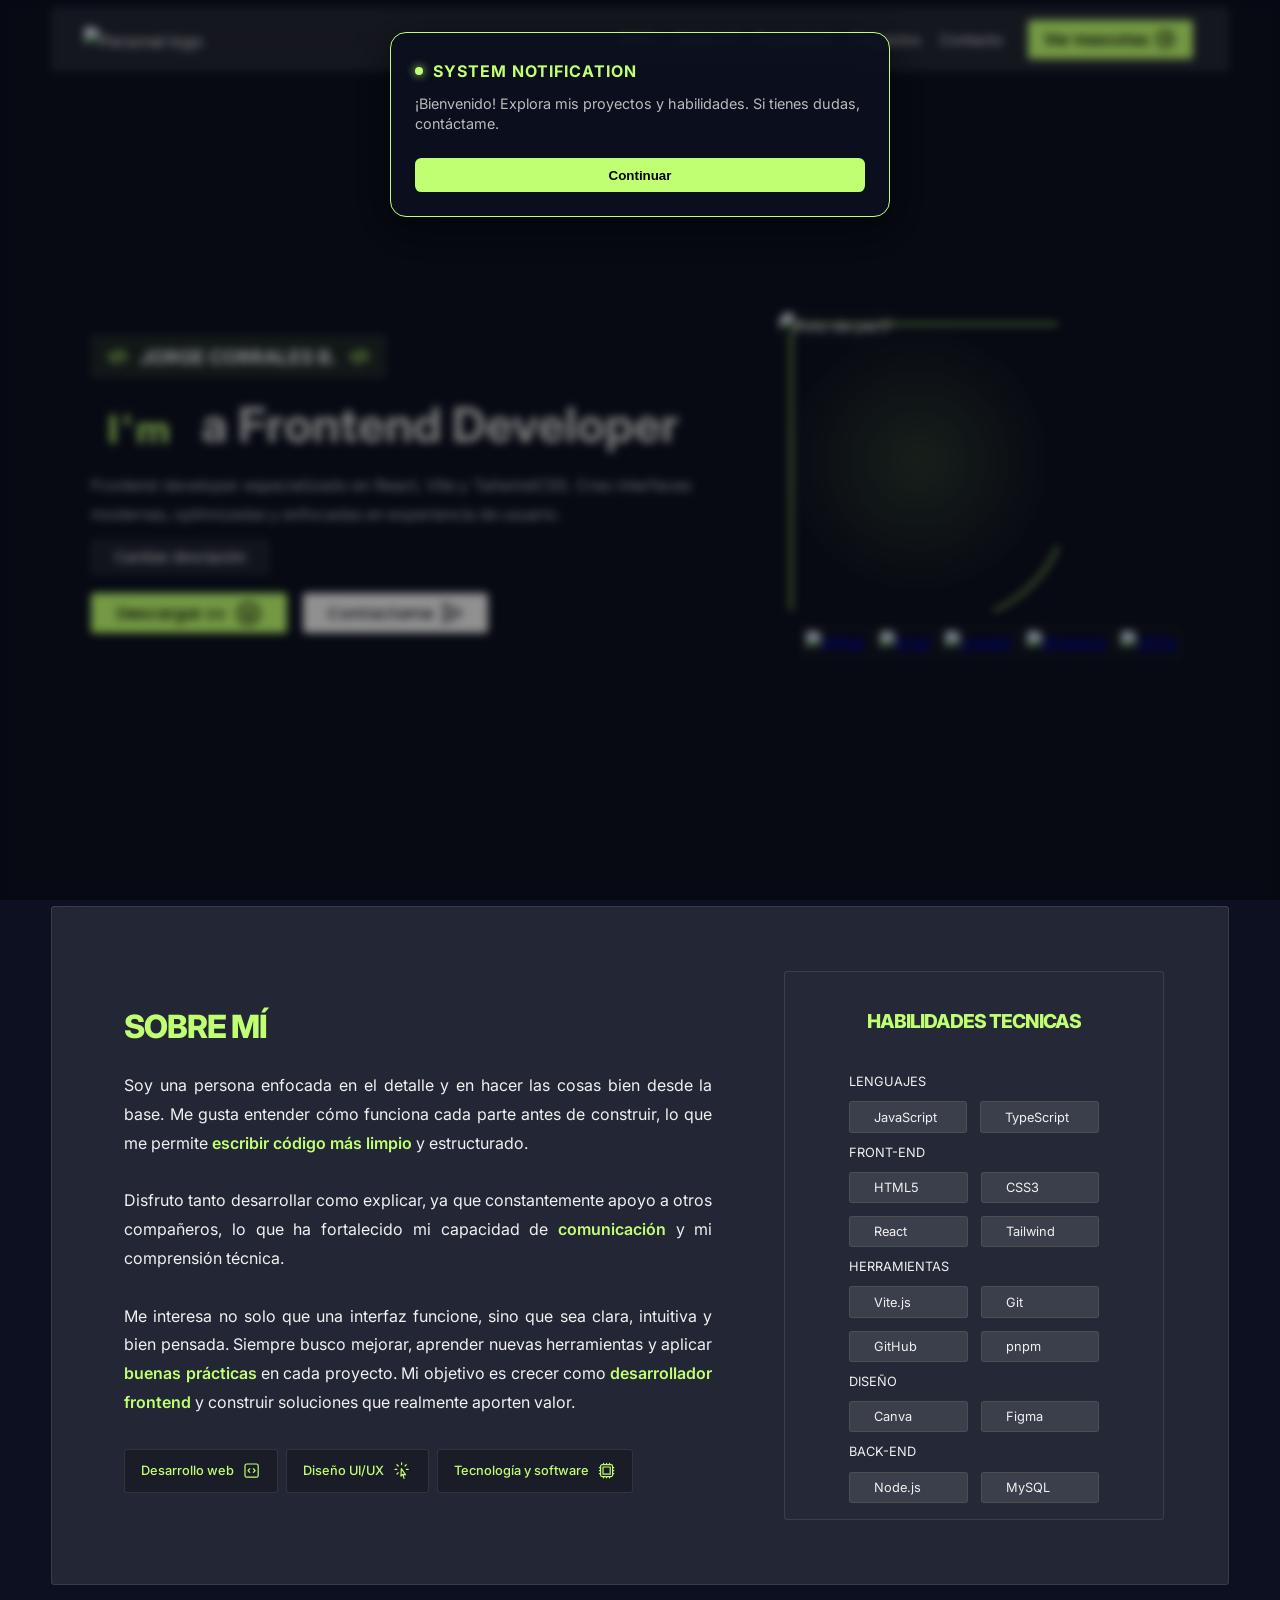
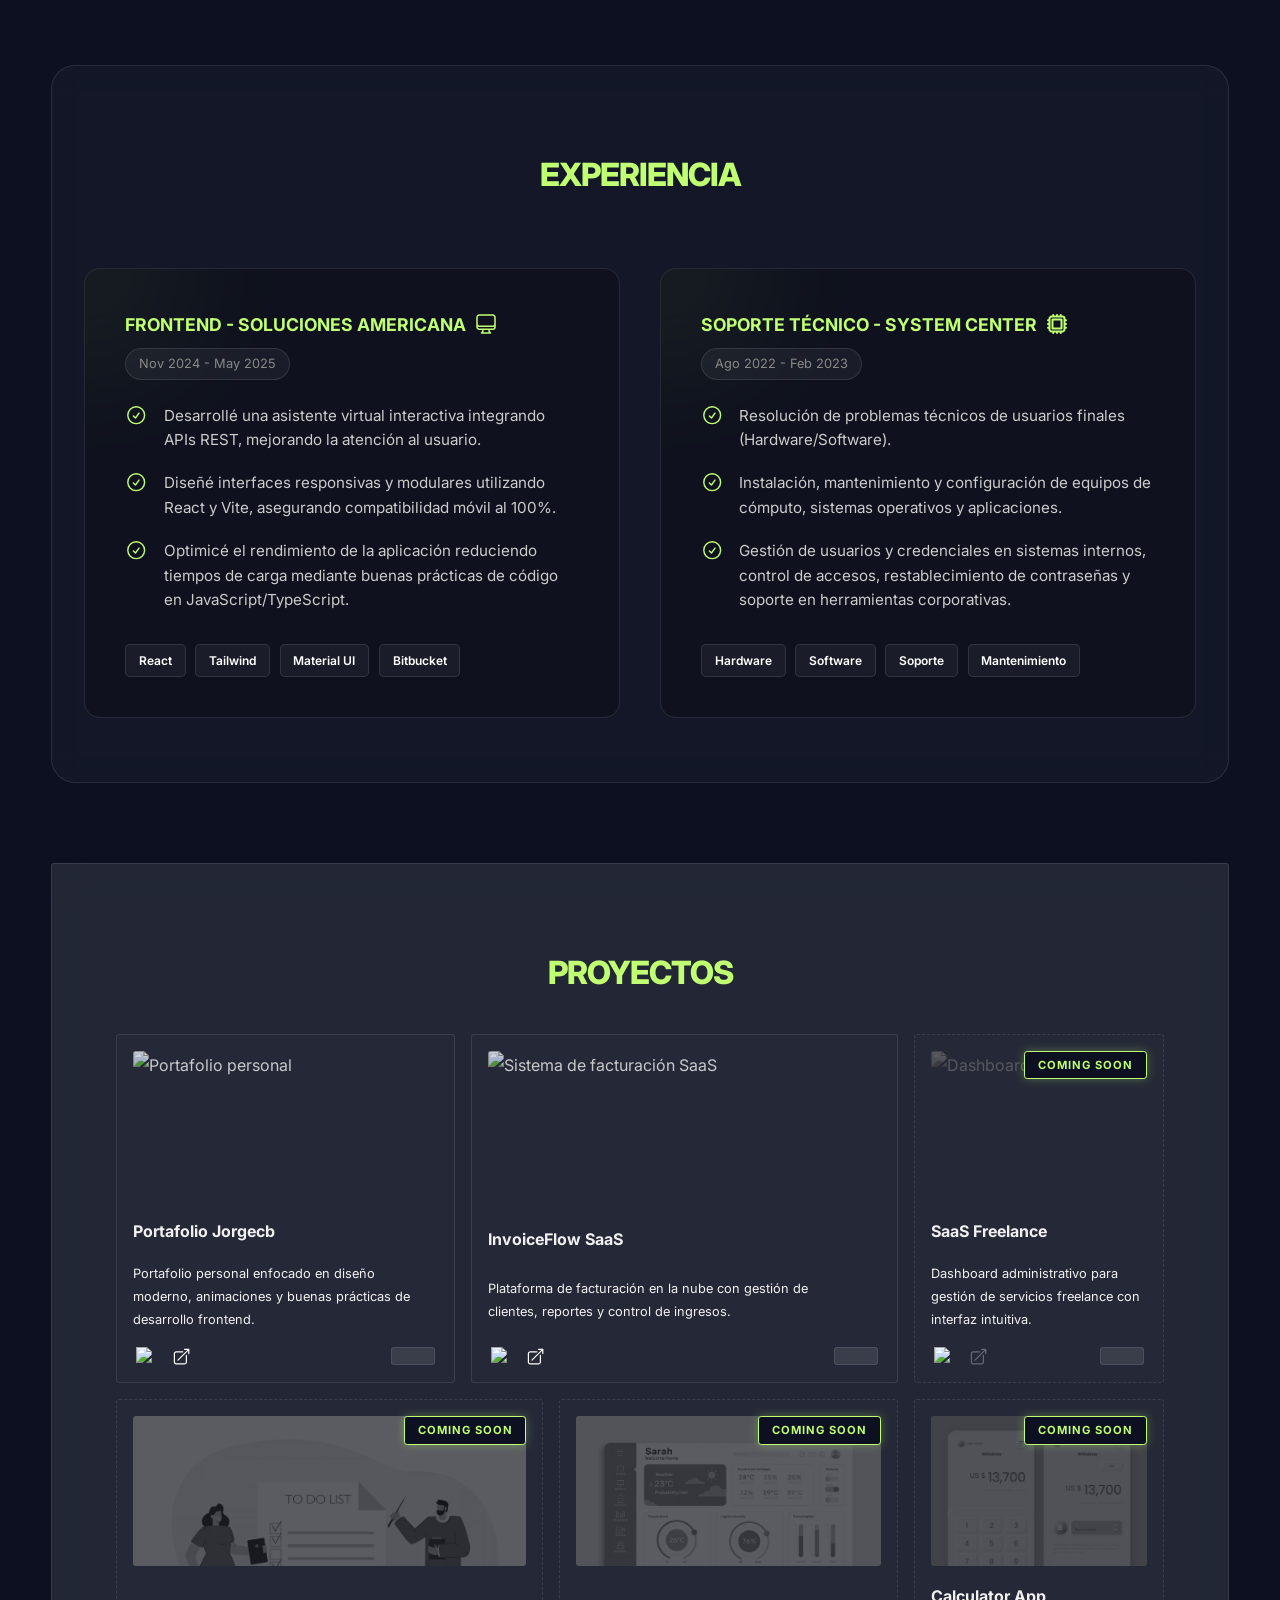
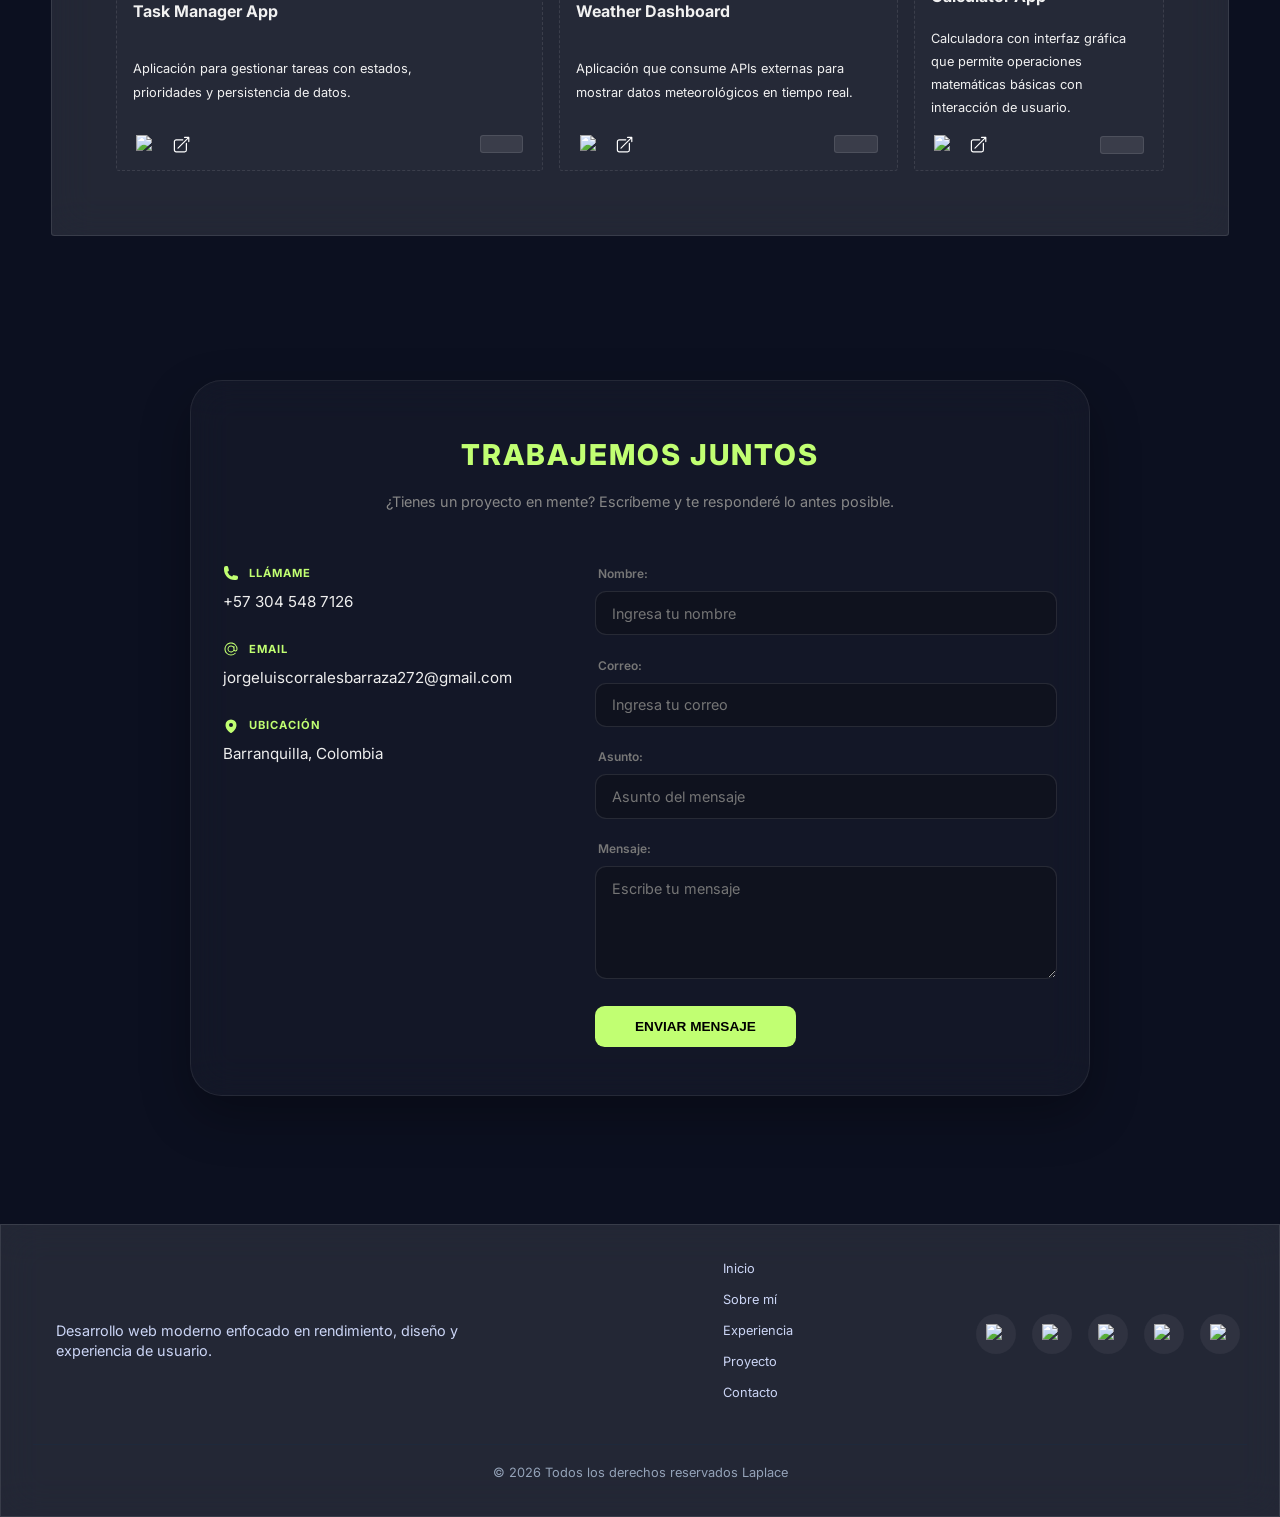
==== commit a2cfe068: "feat: finalizar portafolio con interacciones dinámicas, diseño responsivo y documentación" ====
--- a/index.html
+++ b/index.html
@@ -16,7 +16,7 @@
       href="https://cdn.jsdelivr.net/gh/devicons/devicon@latest/devicon.min.css"
     />
     <!-- DEVELOPMENT MODE -->
-    <!--
+
     <link rel="stylesheet" href="src/css/index.css" />
     <link rel="stylesheet" href="src/css/header.css" />
     <link rel="stylesheet" href="src/css/hero.css" />
@@ -26,10 +26,10 @@
     <link rel="stylesheet" href="src/css/contact.css" />
     <link rel="stylesheet" href="src/css/projects.css" />
     <link rel="stylesheet" href="src/css/footer.css" />
-     --->
-
-    <!-- PRODUCTION MODE -->
+
+    <!-- PRODUCTION MODE 
     <link rel="stylesheet" href="style.min.css" />
+    -->
 
     <!-- ICONS -->
     <link
@@ -177,13 +177,16 @@
             </svg>
           </p>
           <h1><span class="badge-tech">I'm</span> a Frontend Developer</h1>
-          <p class="hero__info__description">
+          <p class="hero__info__description" id="description">
             Frontend developer especializado en React, Vite y TailwindCSS. Creo
             interfaces modernas, optimizadas y enfocadas en experiencia de
             usuario.
           </p>
+          <button class="btn__change" onclick="changeText()">
+            Cambiar descripción
+          </button>
           <div class="btn__cta">
-            <button class="btn__dowloand">
+            <button class="btn__dowloand" onclick="downloadCV()">
               Descargar cv
               <svg
                 xmlns="http://www.w3.org/2000/svg"
@@ -200,7 +203,7 @@
                 />
               </svg>
             </button>
-            <button class="btn__cta__contact">
+            <button class="btn__cta__contact" onclick="goToContact()">
               Contactame
               <svg
                 xmlns="http://www.w3.org/2000/svg"
--- a/src/css/header.css
+++ b/src/css/header.css
@@ -161,7 +161,6 @@
   .cta__button__back a {
     padding: 0.2rem 0.8rem;
     font-size: 0.9rem;
-    margin-bottom: 1rem;
   }
 }
 
--- a/src/css/hero.css
+++ b/src/css/hero.css
@@ -59,6 +59,63 @@
   font-size: 1rem;
   line-height: 1.8;
   color: #bbb;
+}
+/* Botón glassmorphism */
+.btn__change {
+  display: inline-flex;
+  align-items: center;
+  justify-content: center;
+  gap: 0.4rem;
+
+  padding: 0.5rem 1.4rem;
+  margin-top: 0.5rem;
+
+  font-size: 0.9rem;
+  font-family: var(--font-heading);
+  color: #fff;
+
+  background: rgba(255, 255, 255, 0.08);
+  border: 1px solid rgba(255, 255, 255, 0.15);
+  border-radius: 0.3rem;
+
+  backdrop-filter: blur(12px);
+  -webkit-backdrop-filter: blur(12px);
+
+  cursor: pointer;
+  transition: all 0.3s ease;
+}
+
+/* Hover elegante */
+.btn__change:hover {
+  background: rgba(193, 255, 114, 0.15);
+  border-color: var(--color-secondary);
+  box-shadow: 0 0 12px rgba(193, 255, 114, 0.3);
+  transform: translateY(-2px);
+}
+
+/* Click */
+.btn__change:active {
+  transform: scale(0.96);
+  box-shadow: 0 0 6px rgba(193, 255, 114, 0.2);
+}
+
+/* Opcional: efecto glow sutil */
+.btn__change::before {
+  content: "";
+  position: absolute;
+  inset: 0;
+  border-radius: inherit;
+  background: radial-gradient(
+    circle at top left,
+    rgba(193, 255, 114, 0.25),
+    transparent 70%
+  );
+  opacity: 0;
+  transition: opacity 0.3s ease;
+}
+
+.btn__change:hover::before {
+  opacity: 1;
 }
 .btn__cta {
   display: flex;
@@ -319,4 +376,7 @@
   .btn__cta__contact {
     display: none;
   }
-}
+  .btn__change {
+    display: none;
+  }
+}
--- a/style.min.css
+++ b/style.min.css
@@ -331,6 +331,51 @@
   padding: 0.4rem 1.6rem;
   background: var(--color-secondary);
   border-radius: 0.2rem;
+}
+.btn_change {
+  display: inline-flex;
+  align-items: center;
+  justify-content: center;
+  gap: 0.4rem;
+  padding: 0.5rem 1.4rem;
+  margin-top: 0.5rem;
+  font-size: 0.9rem;
+  font-family: var(--font-heading);
+  color: #fff;
+  background: rgba(255, 255, 255, 0.08);
+  border: 1px solid rgba(255, 255, 255, 0.15);
+  border-radius: 0.3rem;
+  backdrop-filter: blur(12px);
+  -webkit-backdrop-filter: blur(12px);
+  cursor: pointer;
+  transition: all 0.3s ease;
+}
+
+.btn_change:hover {
+  background: rgba(193, 255, 114, 0.15);
+  border-color: var(--color-secondary);
+  box-shadow: 0 0 12px rgba(193, 255, 114, 0.3);
+  transform: translateY(-2px);
+}
+.btn_change:active {
+  transform: scale(0.96);
+  box-shadow: 0 0 6px rgba(193, 255, 114, 0.2);
+}
+.btn_change::before {
+  content: "";
+  position: absolute;
+  inset: 0;
+  border-radius: inherit;
+  background: radial-gradient(
+    circle at top left,
+    rgba(193, 255, 114, 0.25),
+    transparent 70%
+  );
+  opacity: 0;
+  transition: opacity 0.3s ease;
+}
+.btn_change:hover::before {
+  opacity: 1;
 }
 .btn__dowloand svg {
   width: 1.7rem;
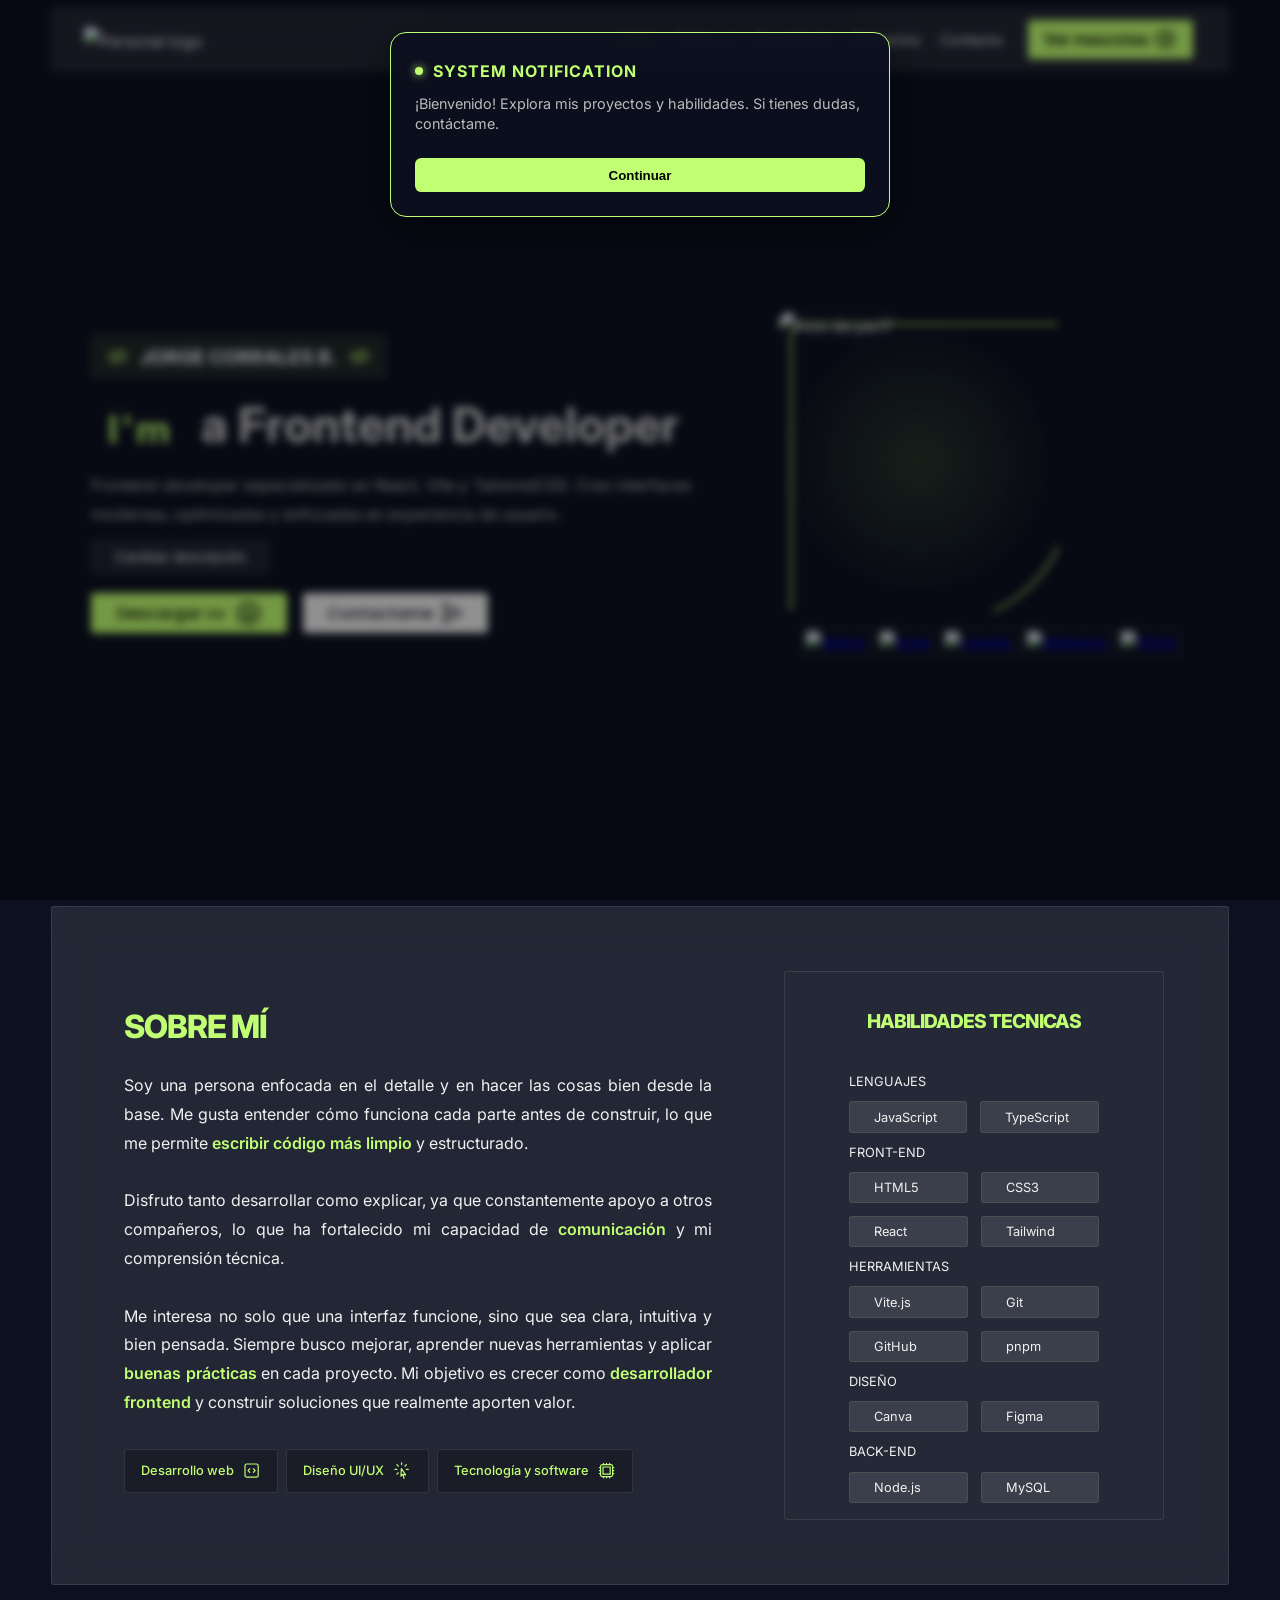
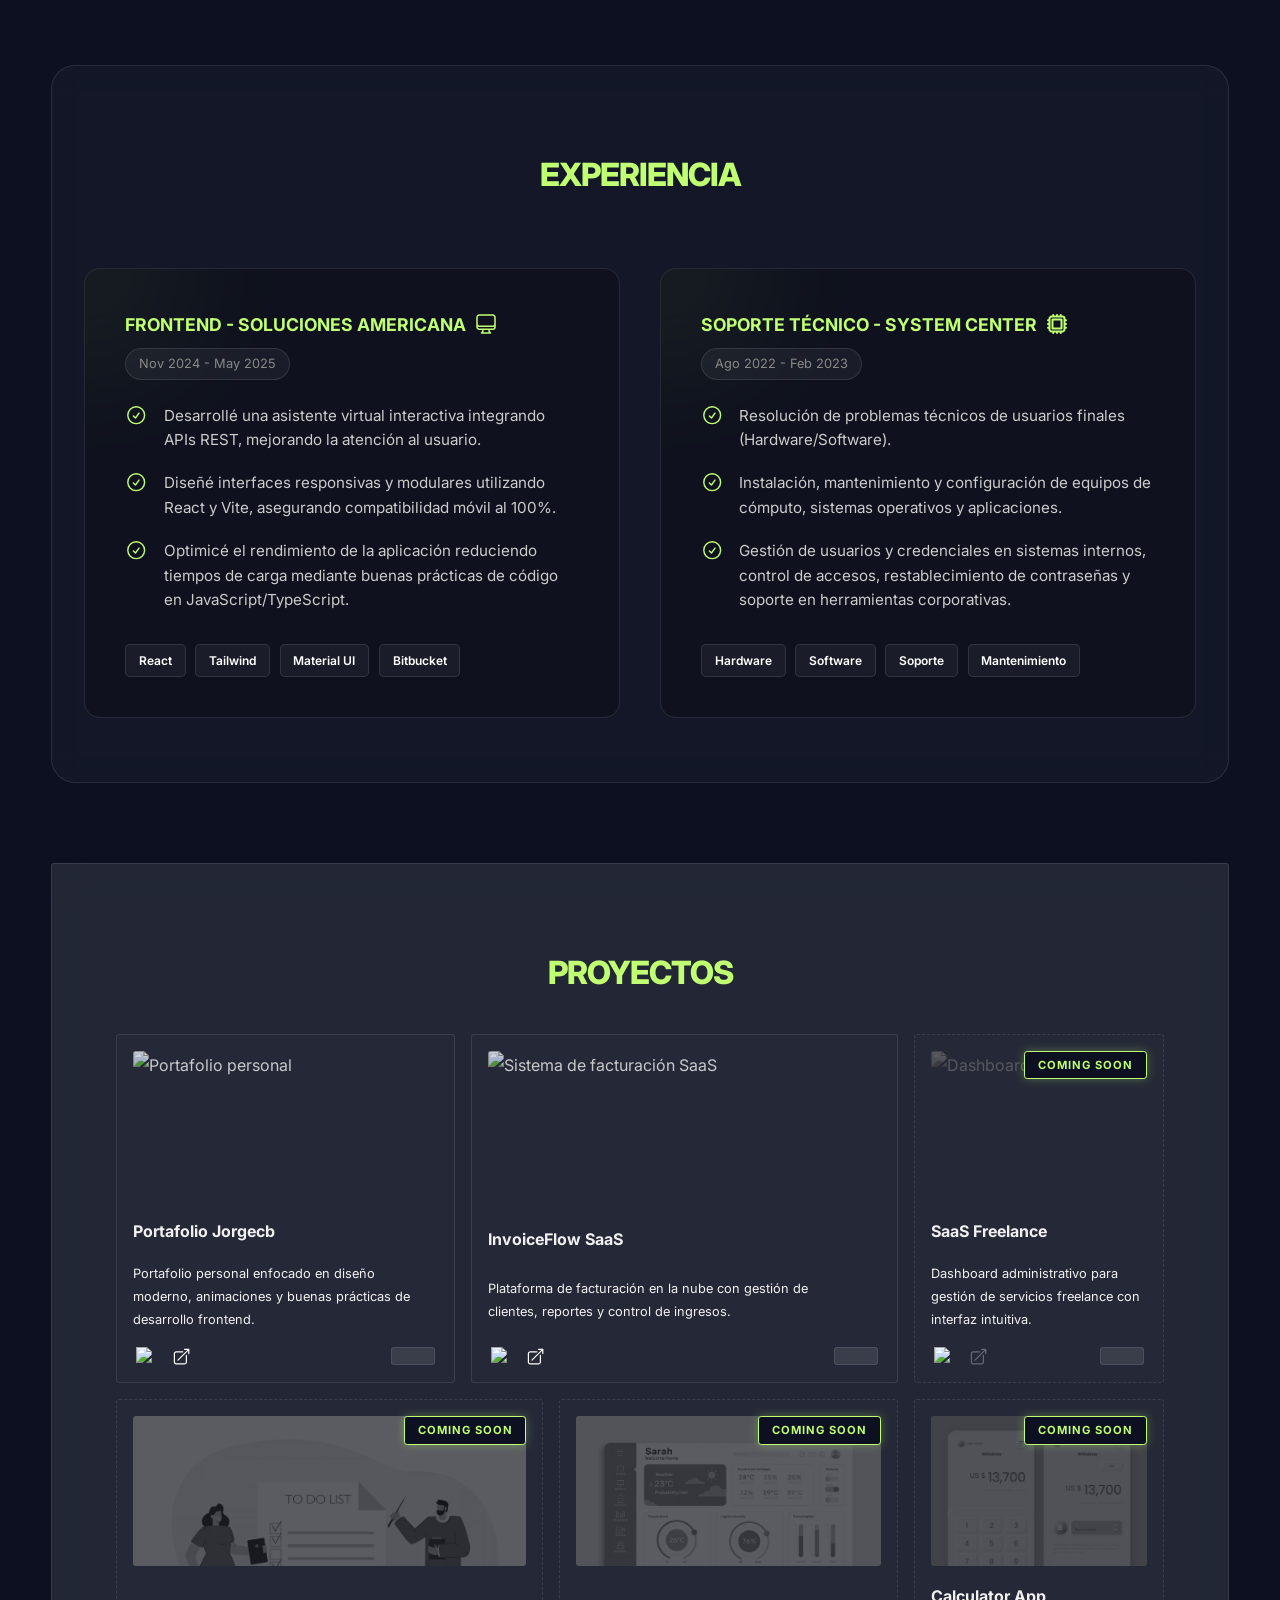
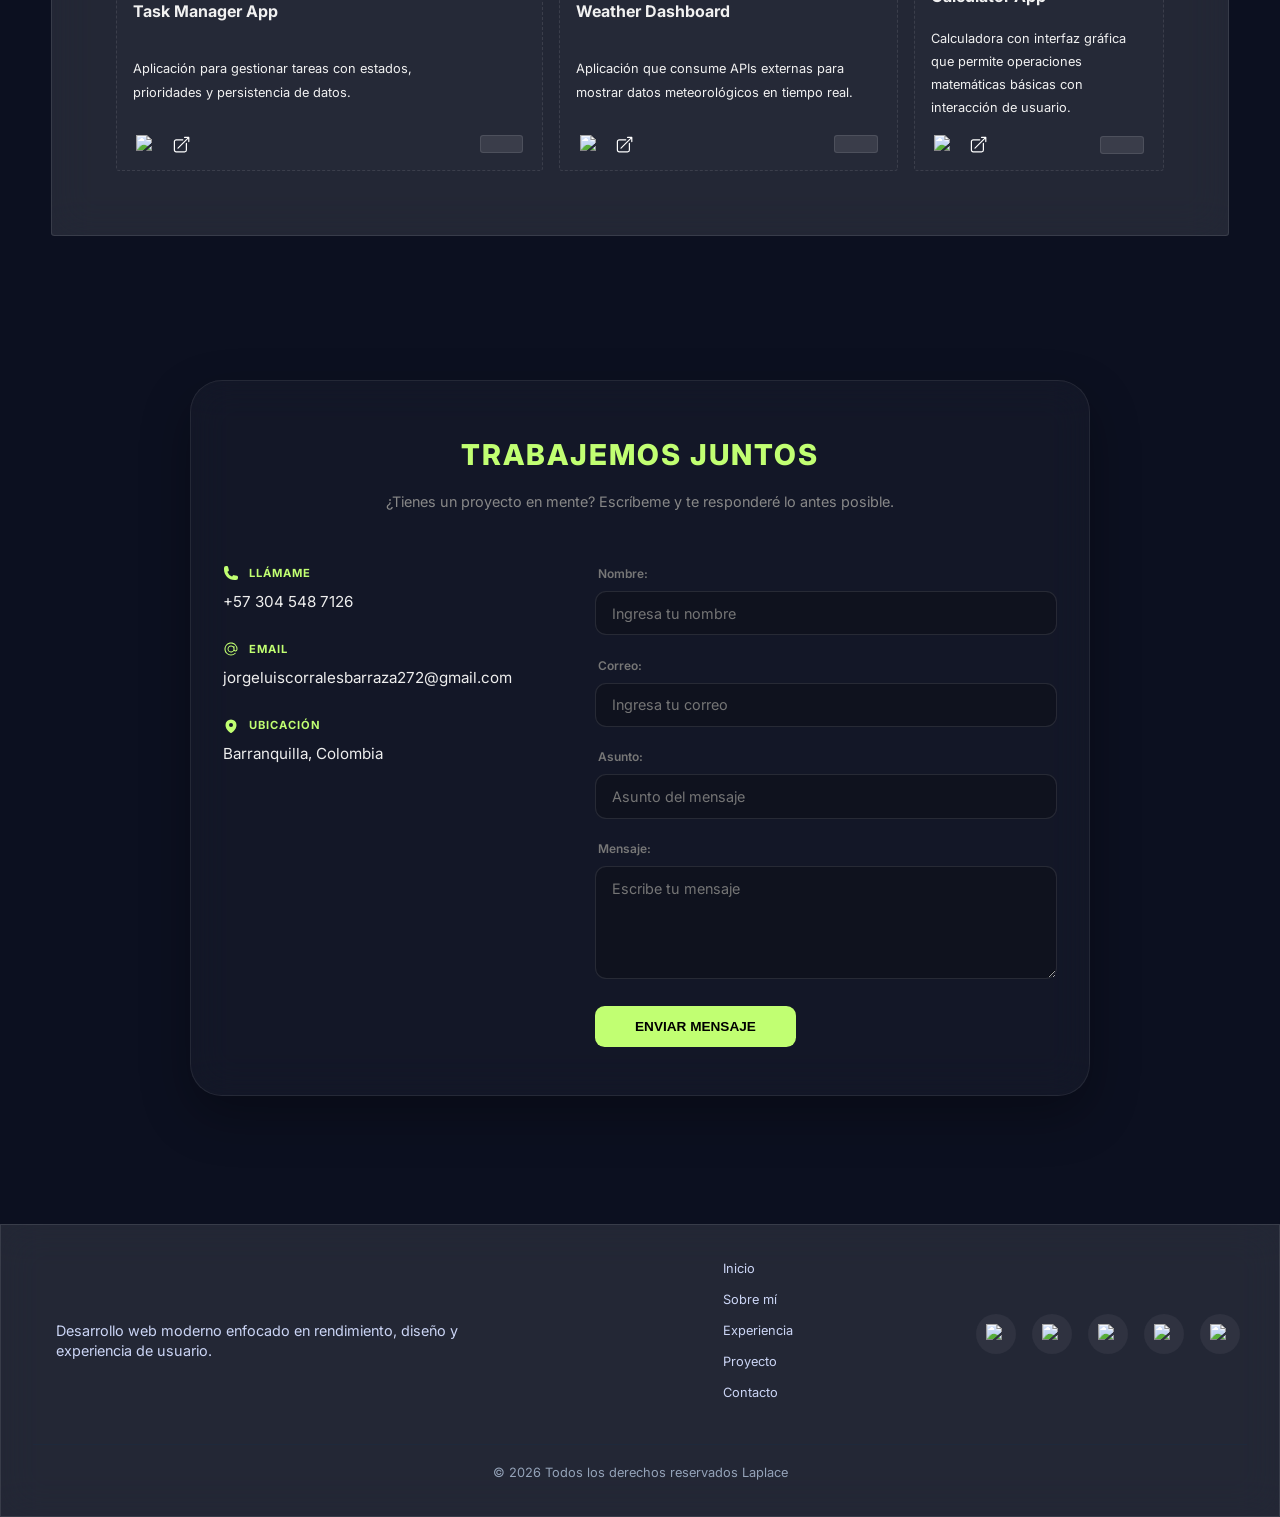
==== commit 3940505b: "chore: minify CSS files" ====
--- a/index.html
+++ b/index.html
@@ -15,7 +15,8 @@
       type="text/css"
       href="https://cdn.jsdelivr.net/gh/devicons/devicon@latest/devicon.min.css"
     />
-    <!-- DEVELOPMENT MODE -->
+
+    <!-- DEVELOPMENT MODE
 
     <link rel="stylesheet" href="src/css/index.css" />
     <link rel="stylesheet" href="src/css/header.css" />
@@ -26,10 +27,10 @@
     <link rel="stylesheet" href="src/css/contact.css" />
     <link rel="stylesheet" href="src/css/projects.css" />
     <link rel="stylesheet" href="src/css/footer.css" />
-
-    <!-- PRODUCTION MODE 
+    -->
+
+    <!-- PRODUCTION MODE -->
     <link rel="stylesheet" href="style.min.css" />
-    -->
 
     <!-- ICONS -->
     <link
--- a/style.min.css
+++ b/style.min.css
@@ -103,11 +103,6 @@
   box-shadow: 0 0 10px var(--color-secondary);
   animation: 1.5s infinite pulse;
 }
-.btn__dowloand,
-.modal-btn {
-  border: none;
-  cursor: pointer;
-}
 @keyframes pulse {
   0%,
   100% {
@@ -128,8 +123,10 @@
 .modal-btn {
   width: 100%;
   color: #000;
+  border: none;
   padding: 0.6rem;
   border-radius: 0.4rem;
+  cursor: pointer;
   transition: 0.3s;
 }
 .modal-hidden {
@@ -288,6 +285,11 @@
   border: 1px solid rgba(255, 255, 255, 0.098);
   border-radius: 0.2rem;
 }
+.btn__change,
+.btn__dowloand {
+  align-items: center;
+  cursor: pointer;
+}
 .hero__info__name svg {
   width: 1.2rem;
   height: 1.2rem;
@@ -312,29 +314,8 @@
   line-height: 1.8;
   color: #bbb;
 }
-.btn__cta {
-  display: flex;
-  padding: 1rem 0;
-  gap: 1rem;
-}
-.btn__cta__contact,
-.btn__dowloand {
+.btn__change {
   display: inline-flex;
-  font-size: 1rem;
-  font-weight: 500;
-  font-family: var(--font-heading);
-}
-.btn__dowloand {
-  align-items: center;
-  justify-content: center;
-  gap: 0.6rem;
-  padding: 0.4rem 1.6rem;
-  background: var(--color-secondary);
-  border-radius: 0.2rem;
-}
-.btn_change {
-  display: inline-flex;
-  align-items: center;
   justify-content: center;
   gap: 0.4rem;
   padding: 0.5rem 1.4rem;
@@ -347,21 +328,19 @@
   border-radius: 0.3rem;
   backdrop-filter: blur(12px);
   -webkit-backdrop-filter: blur(12px);
-  cursor: pointer;
-  transition: all 0.3s ease;
-}
-
-.btn_change:hover {
+  transition: 0.3s;
+}
+.btn__change:hover {
   background: rgba(193, 255, 114, 0.15);
   border-color: var(--color-secondary);
   box-shadow: 0 0 12px rgba(193, 255, 114, 0.3);
   transform: translateY(-2px);
 }
-.btn_change:active {
+.btn__change:active {
   transform: scale(0.96);
   box-shadow: 0 0 6px rgba(193, 255, 114, 0.2);
 }
-.btn_change::before {
+.btn__change::before {
   content: "";
   position: absolute;
   inset: 0;
@@ -372,10 +351,30 @@
     transparent 70%
   );
   opacity: 0;
-  transition: opacity 0.3s ease;
-}
-.btn_change:hover::before {
+  transition: opacity 0.3s;
+}
+.btn__change:hover::before {
   opacity: 1;
+}
+.btn__cta {
+  display: flex;
+  padding: 1rem 0;
+  gap: 1rem;
+}
+.btn__cta__contact,
+.btn__dowloand {
+  display: inline-flex;
+  font-size: 1rem;
+  font-weight: 500;
+  font-family: var(--font-heading);
+}
+.btn__dowloand {
+  justify-content: center;
+  gap: 0.6rem;
+  padding: 0.4rem 1.6rem;
+  background: var(--color-secondary);
+  border: none;
+  border-radius: 0.2rem;
 }
 .btn__dowloand svg {
   width: 1.7rem;
@@ -1437,6 +1436,7 @@
     cursor: pointer;
     color: #fff;
   }
+  .btn__change,
   .btn__cta__contact,
   .hero__info__description {
     display: none;
